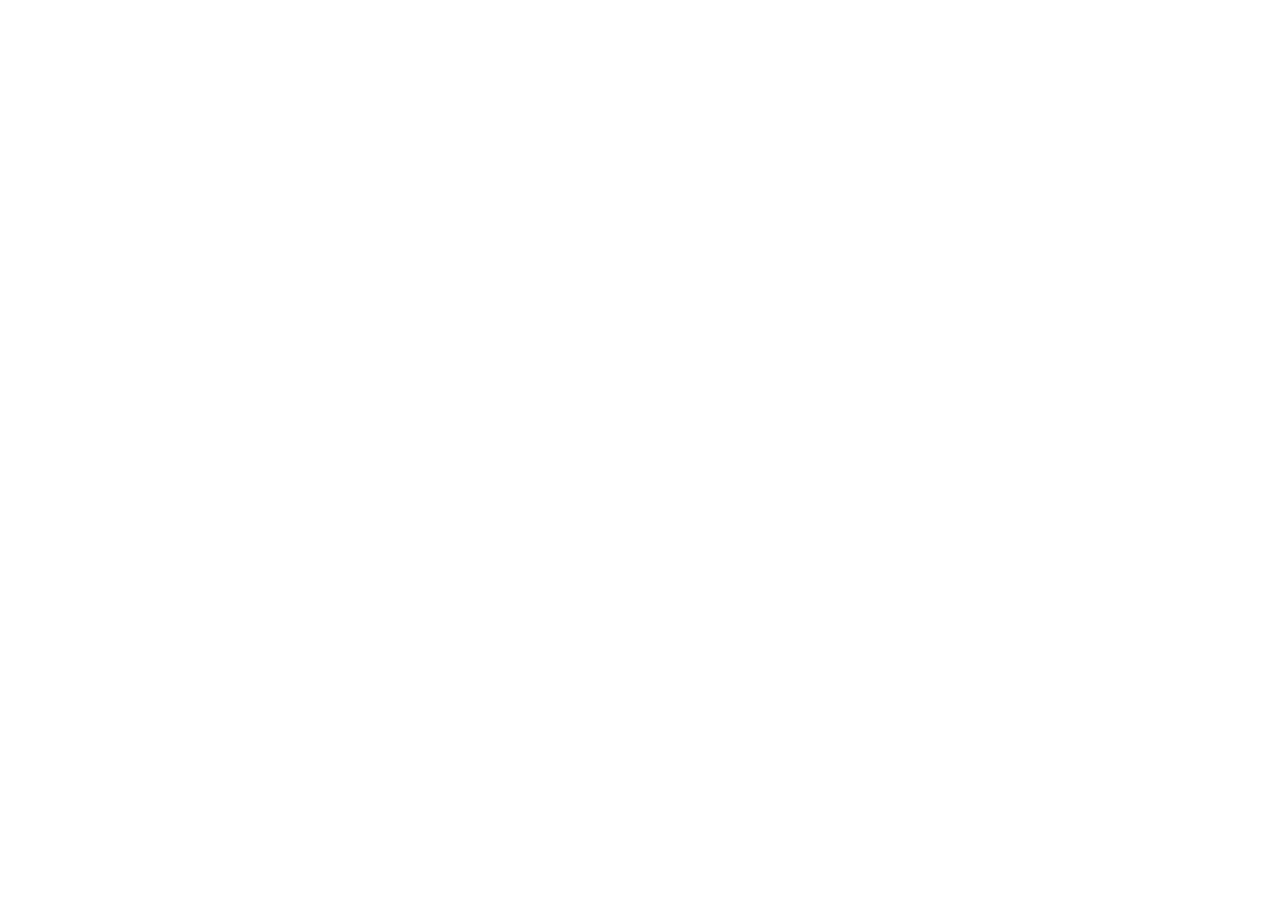
==== index.html @ 327fdc26 "Initial commit — empty index.html Co-Authored-By: Claude Opus 4.6 <noreply@anthropic.com>" ====
<!DOCTYPE html>
<html lang="en">
<head>
    <meta charset="UTF-8">
    <meta name="viewport" content="width=device-width, initial-scale=1.0">
    <title>Valeria Ramb</title>
</head>
<body>

</body>
</html>
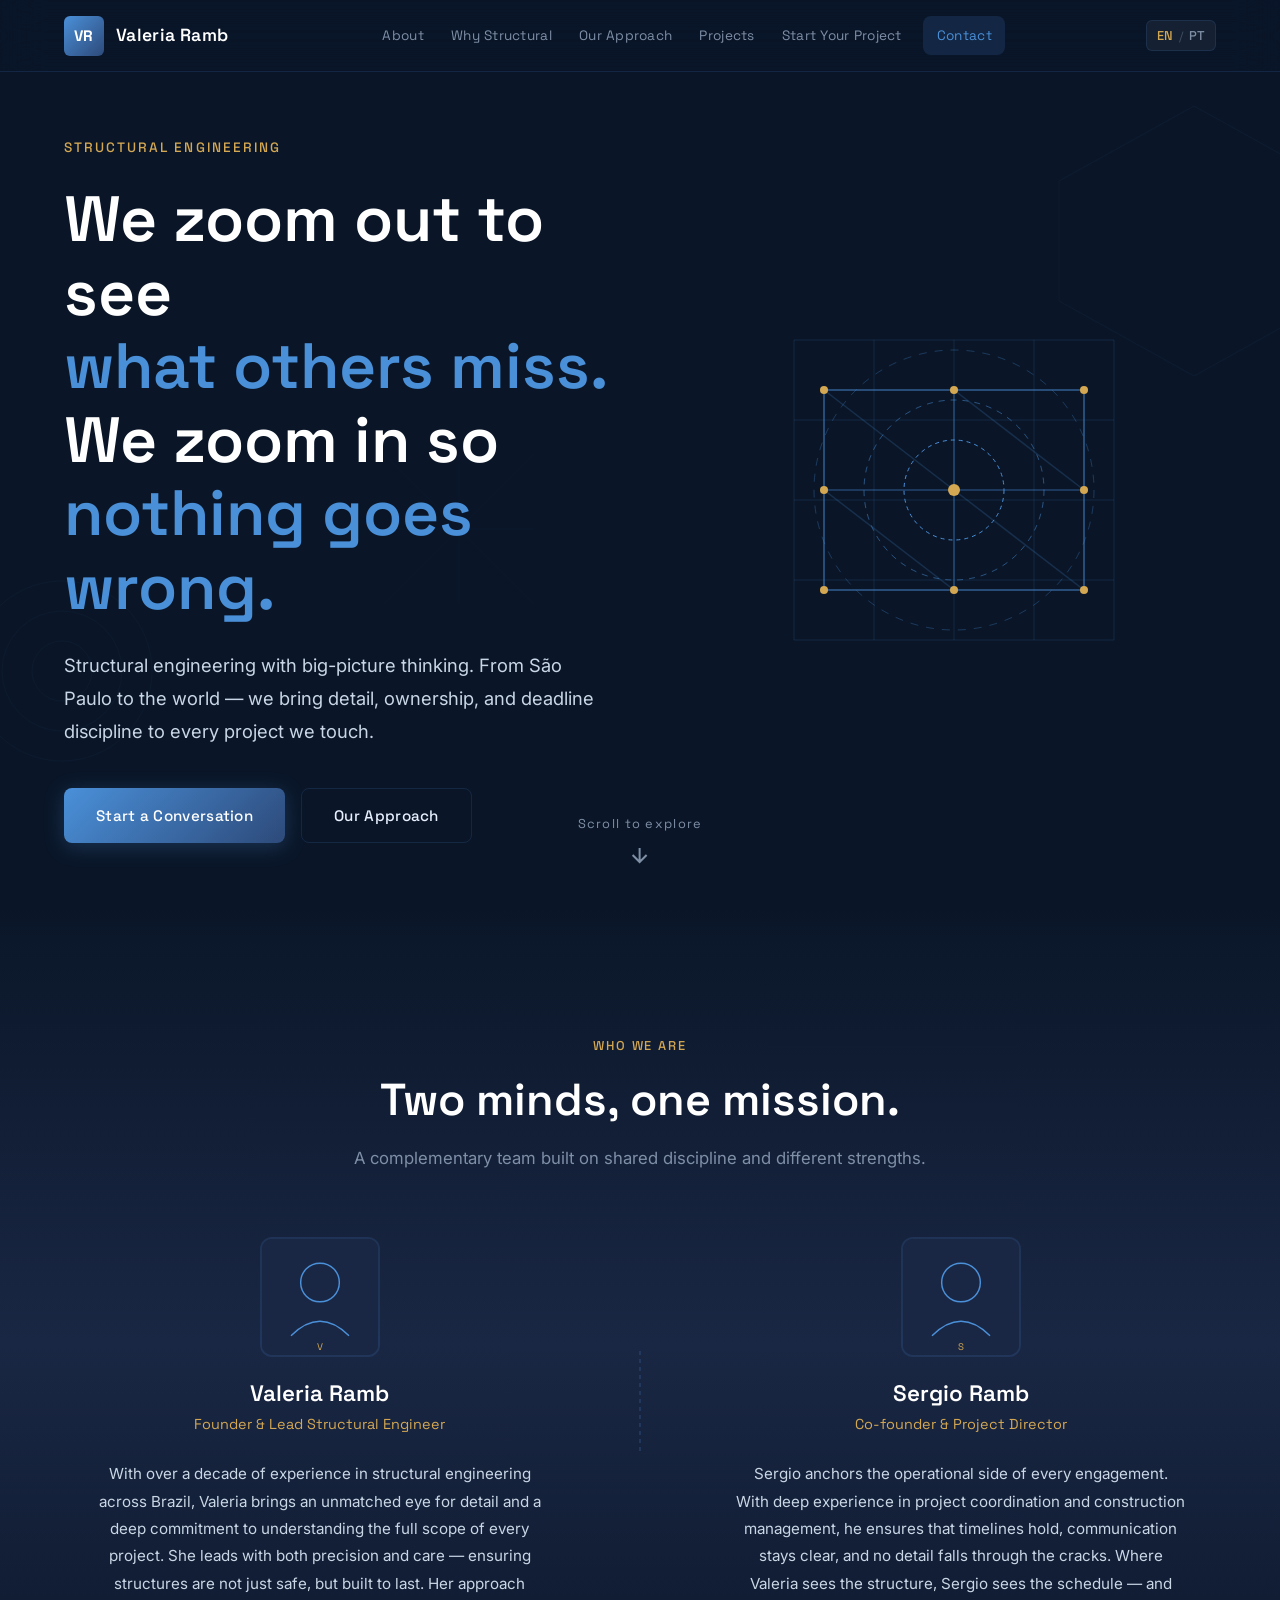
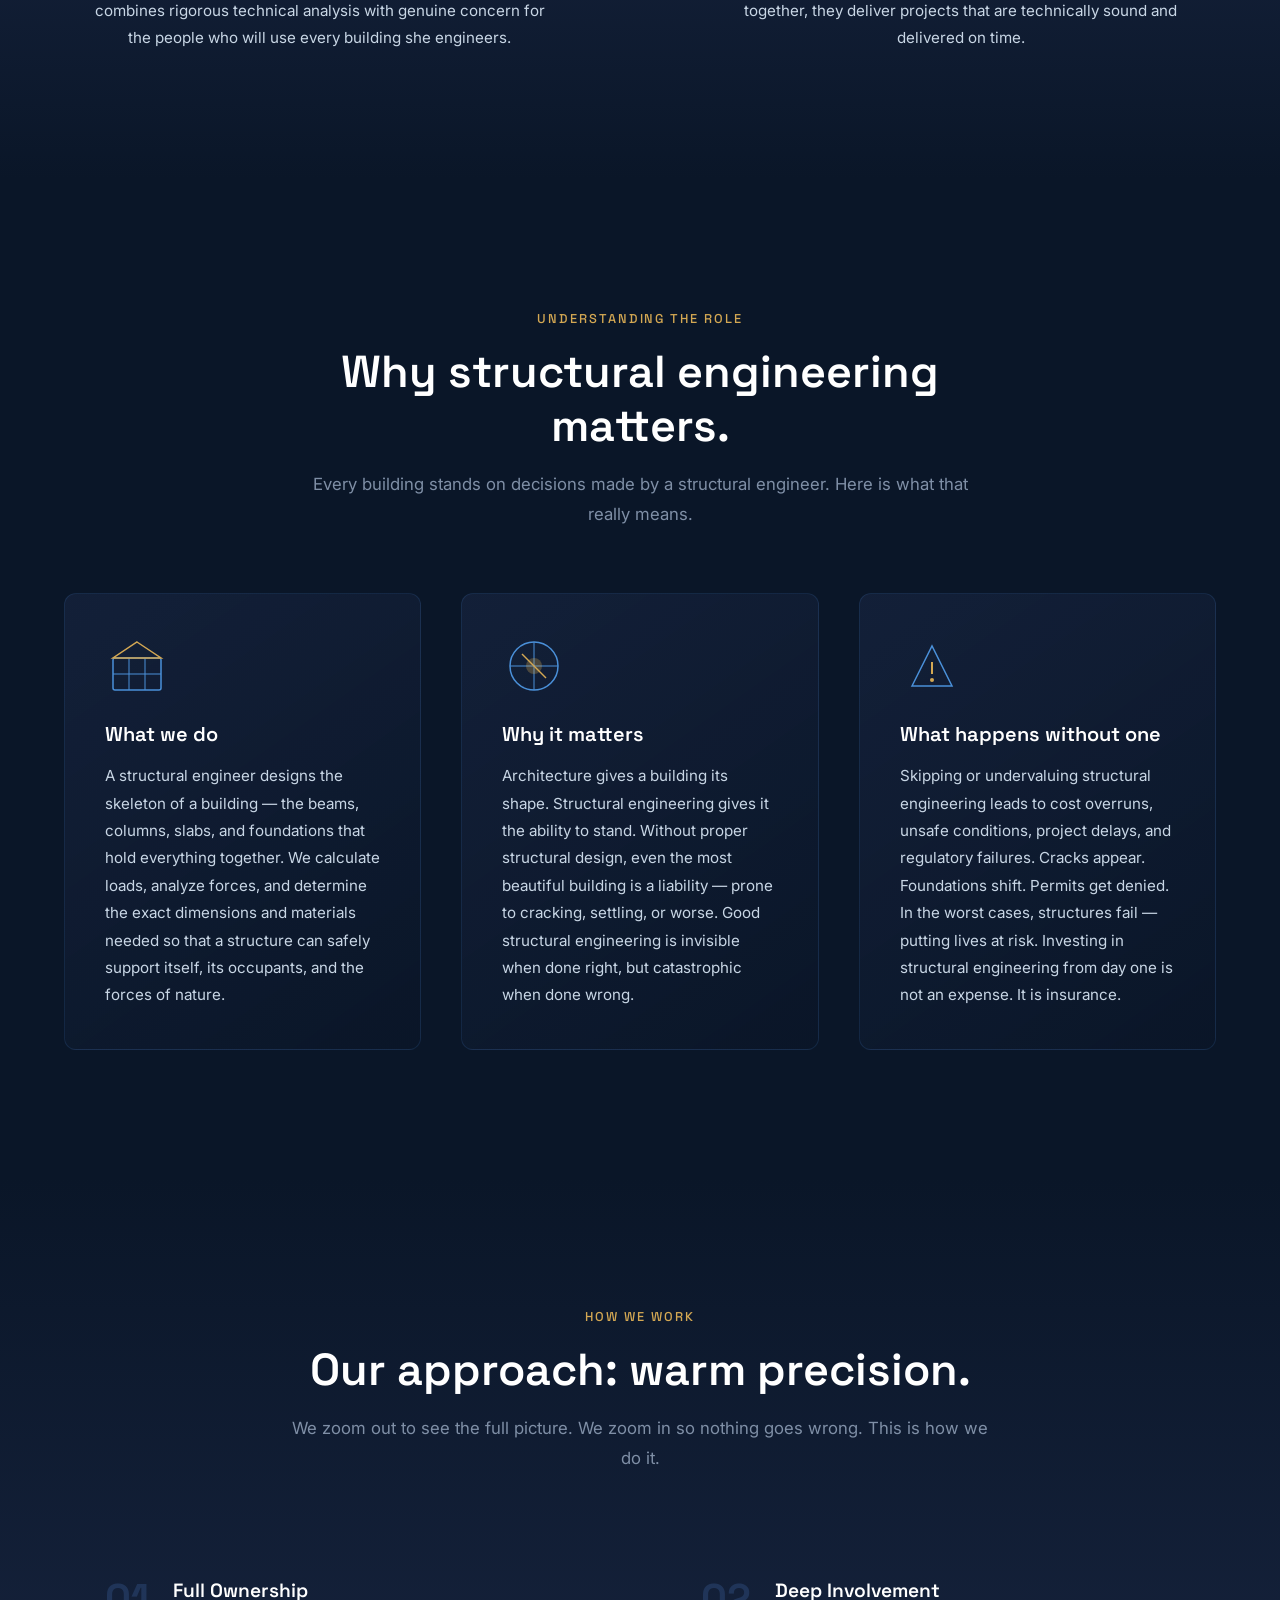
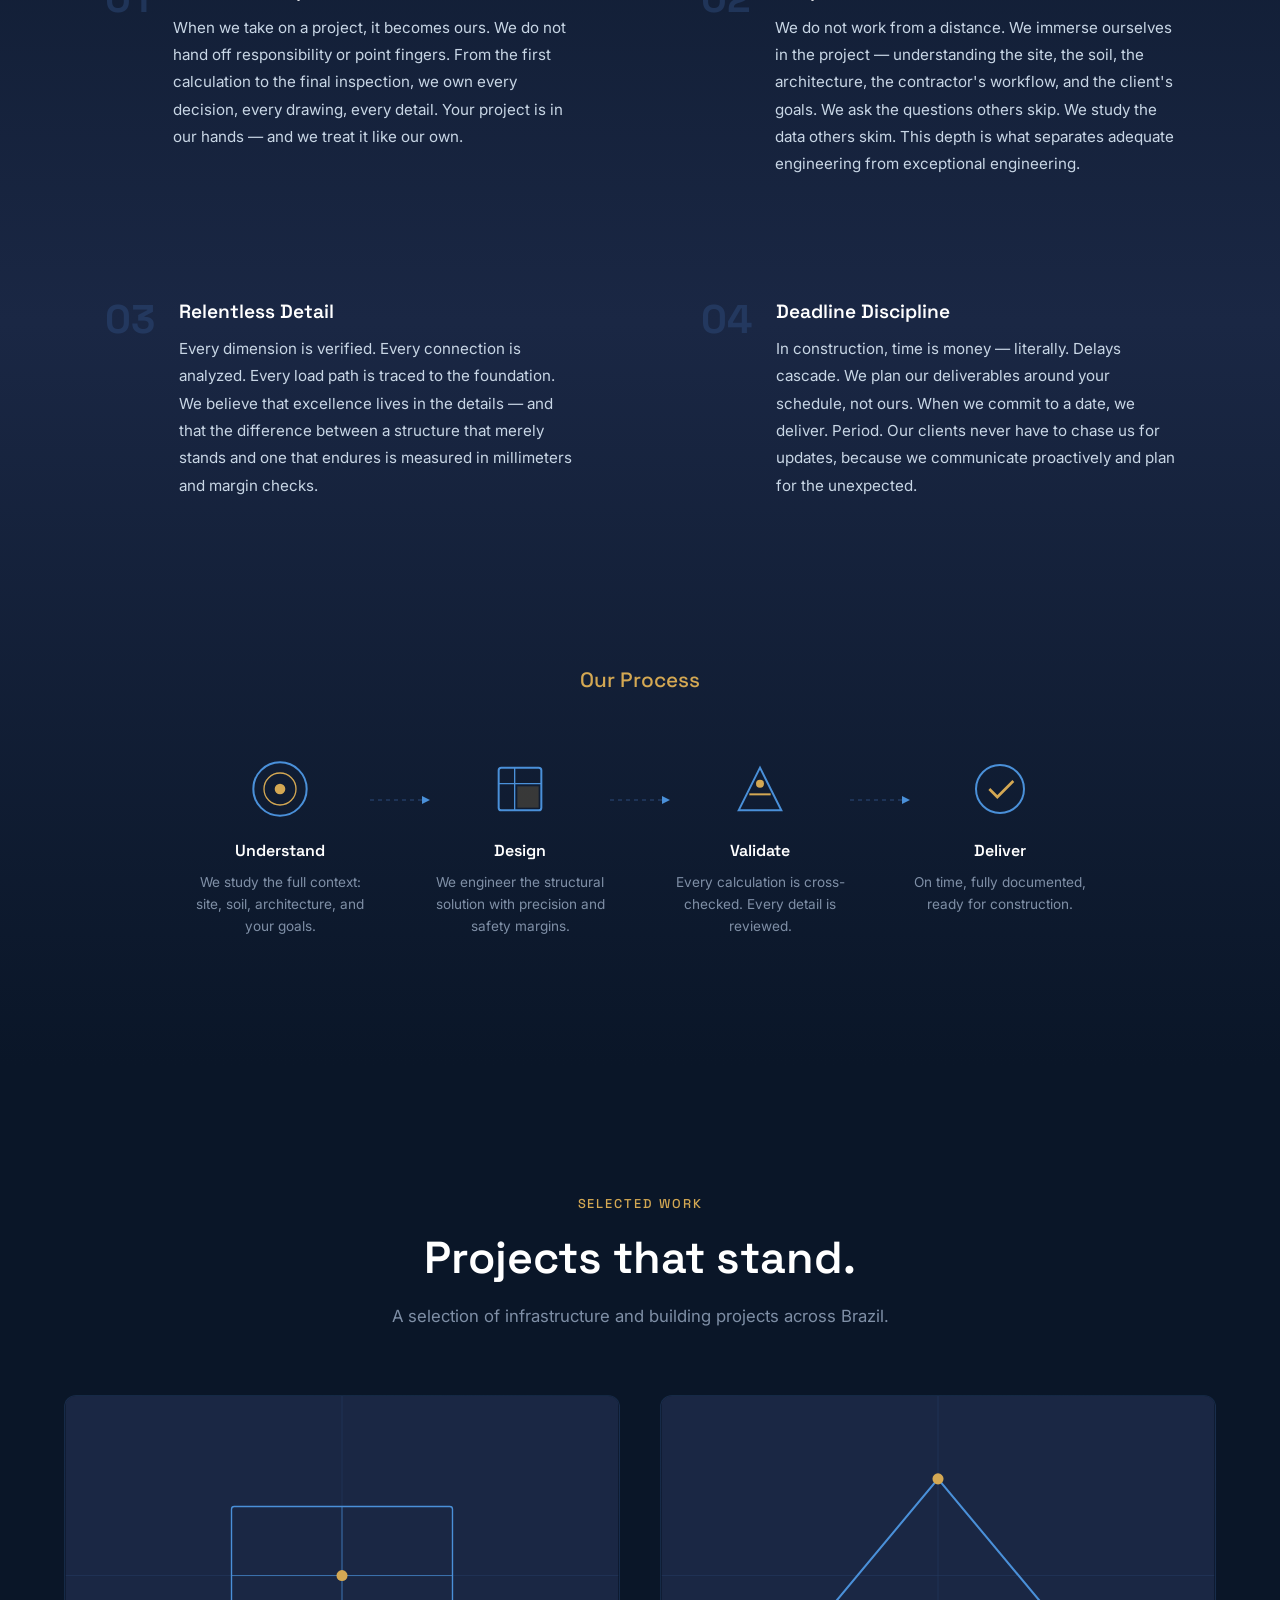
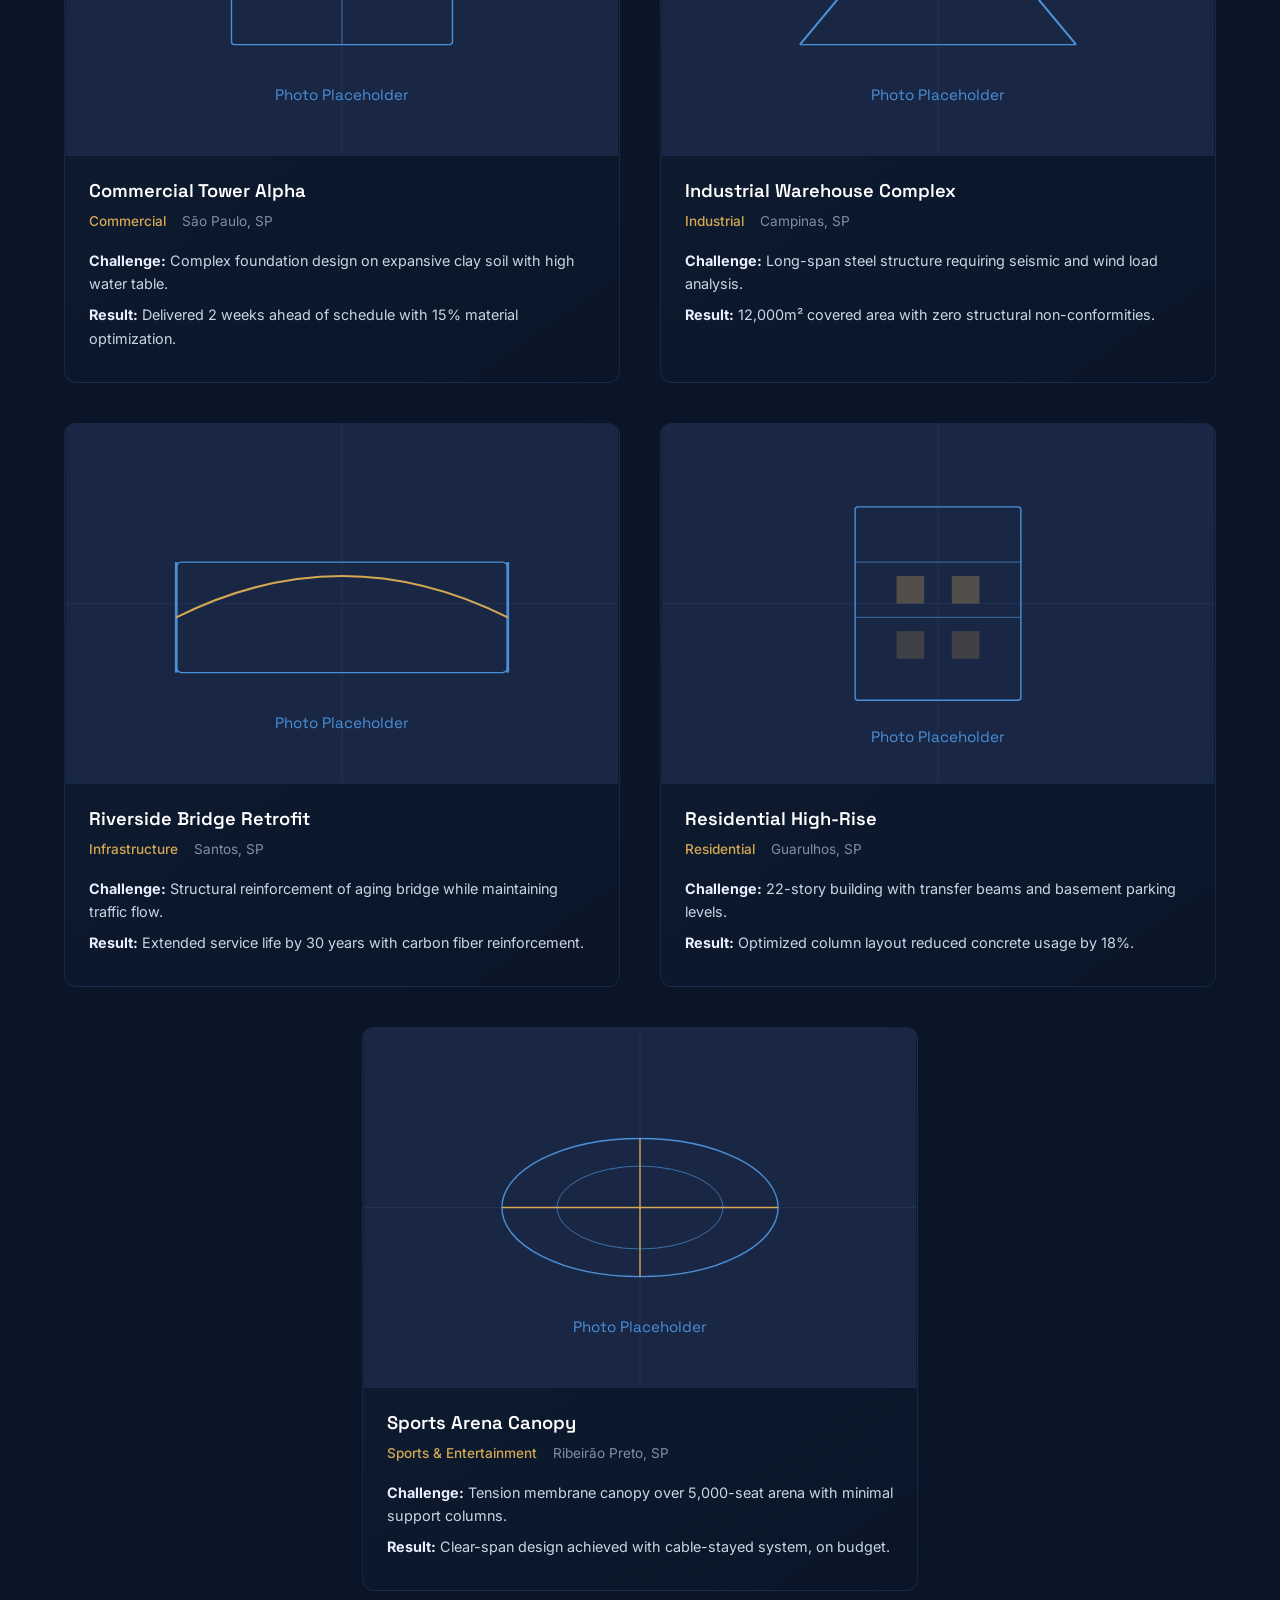
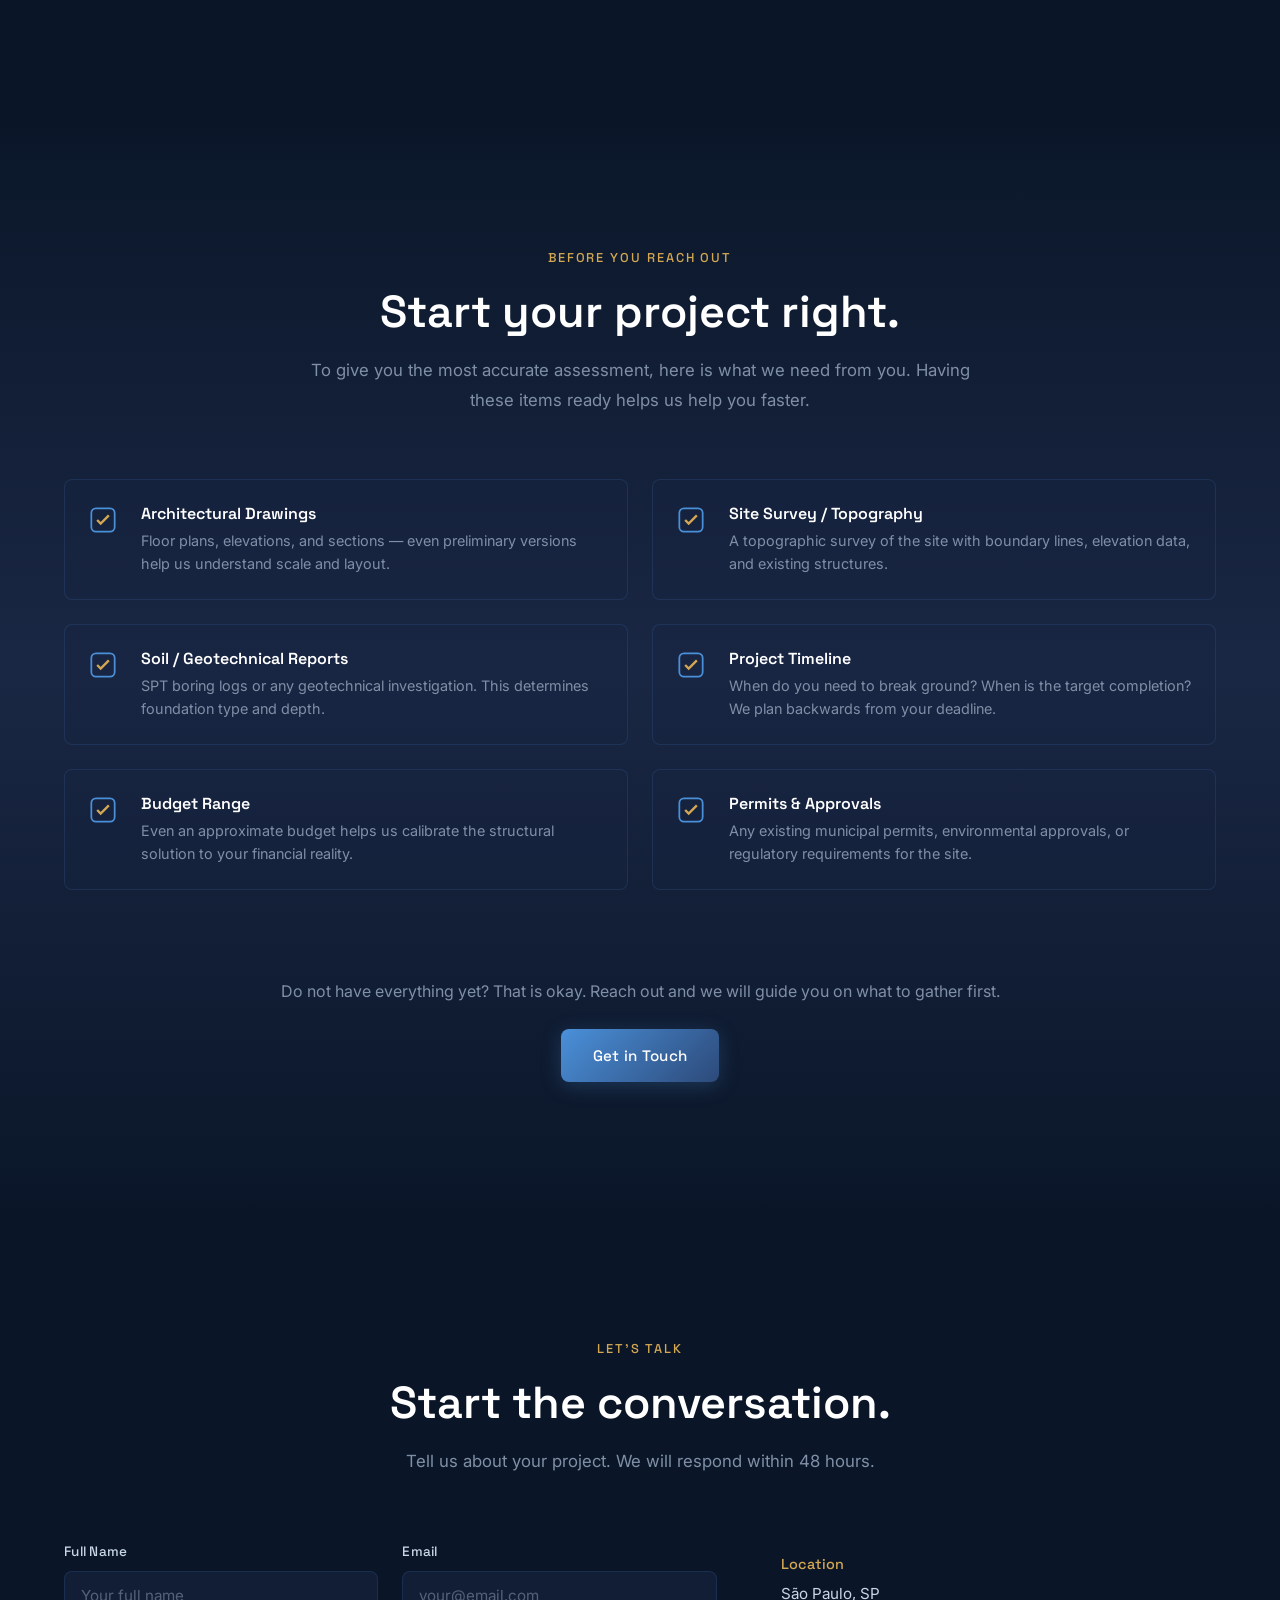
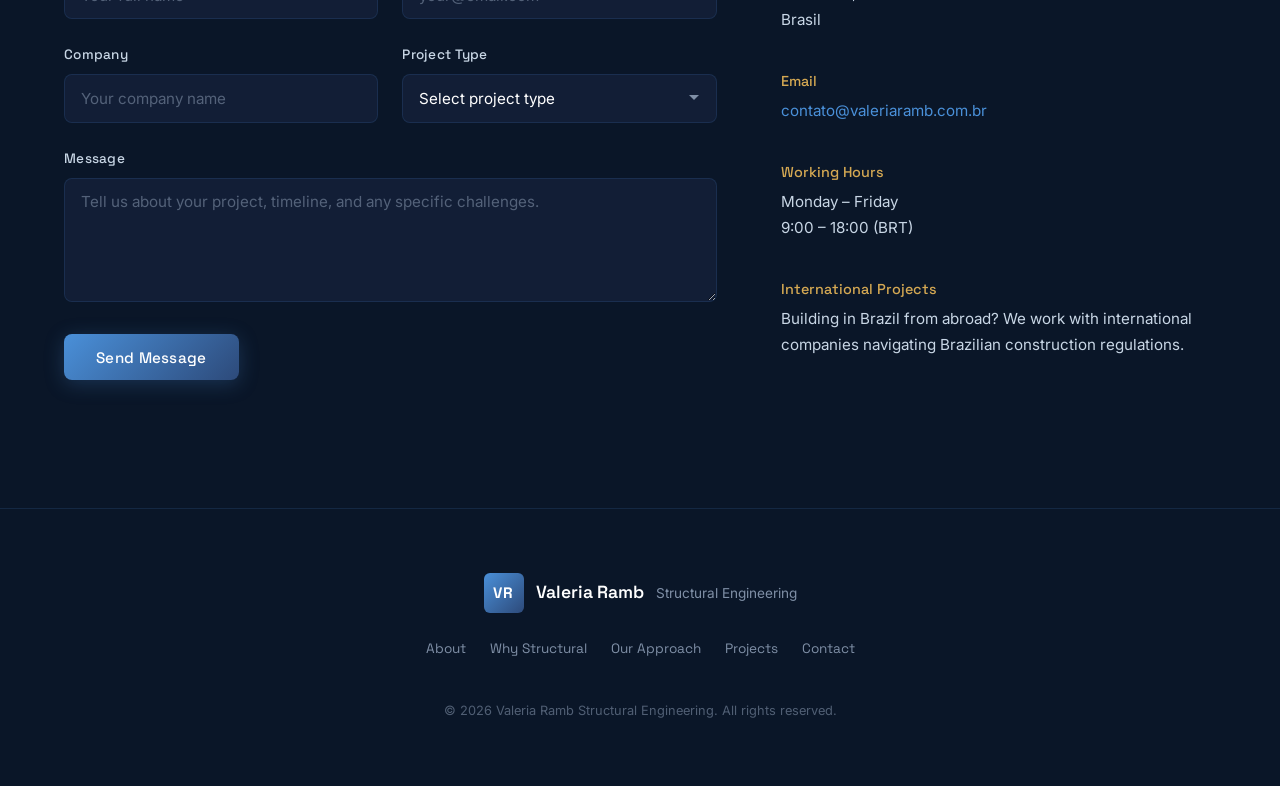
==== commit 60f46e59: "Add complete website — all sections, bilingual, dark blue theme Full single-page site with 7 section" ====
--- a/index.html
+++ b/index.html
@@ -1,11 +1,649 @@
 <!DOCTYPE html>
-<html lang="en">
+<html lang="en" data-lang="en">
 <head>
     <meta charset="UTF-8">
     <meta name="viewport" content="width=device-width, initial-scale=1.0">
-    <title>Valeria Ramb</title>
+    <title>Valeria Ramb — Structural Engineering</title>
+    <meta name="description" content="Valeria Ramb Structural Engineering — Big picture thinking for infrastructure projects in Brazil. We zoom out to see what others miss. We zoom in so nothing goes wrong.">
+    <link rel="preconnect" href="https://fonts.googleapis.com">
+    <link rel="preconnect" href="https://fonts.gstatic.com" crossorigin>
+    <link href="https://fonts.googleapis.com/css2?family=Space+Grotesk:wght@300;400;500;600;700&family=Inter:wght@300;400;500;600&display=swap" rel="stylesheet">
+    <link rel="stylesheet" href="styles.css">
 </head>
 <body>
 
+    <!-- ========== NAVIGATION ========== -->
+    <nav class="nav" id="nav">
+        <div class="nav__container">
+            <a href="#hero" class="nav__logo">
+                <span class="nav__logo-mark">VR</span>
+                <span class="nav__logo-text">Valeria Ramb</span>
+            </a>
+            <button class="nav__toggle" id="navToggle" aria-label="Toggle menu">
+                <span></span>
+                <span></span>
+                <span></span>
+            </button>
+            <div class="nav__menu" id="navMenu">
+                <ul class="nav__list">
+                    <li><a href="#about" class="nav__link" data-en="About" data-pt="Sobre">About</a></li>
+                    <li><a href="#why" class="nav__link" data-en="Why Structural" data-pt="Por Que Estrutural">Why Structural</a></li>
+                    <li><a href="#approach" class="nav__link" data-en="Our Approach" data-pt="Nossa Abordagem">Our Approach</a></li>
+                    <li><a href="#projects" class="nav__link" data-en="Projects" data-pt="Projetos">Projects</a></li>
+                    <li><a href="#checklist" class="nav__link" data-en="Start Your Project" data-pt="Inicie Seu Projeto">Start Your Project</a></li>
+                    <li><a href="#contact" class="nav__link nav__link--cta" data-en="Contact" data-pt="Contato">Contact</a></li>
+                </ul>
+            </div>
+            <button class="nav__lang" id="langToggle" aria-label="Toggle language">
+                <span class="nav__lang-option nav__lang-option--active" data-value="en">EN</span>
+                <span class="nav__lang-divider">/</span>
+                <span class="nav__lang-option" data-value="pt">PT</span>
+            </button>
+        </div>
+    </nav>
+
+    <!-- ========== HERO ========== -->
+    <section class="hero" id="hero">
+        <div class="hero__bg-shapes">
+            <svg class="hero__shape hero__shape--1" viewBox="0 0 200 200" xmlns="http://www.w3.org/2000/svg">
+                <polygon points="100,10 190,60 190,140 100,190 10,140 10,60" fill="none" stroke="currentColor" stroke-width="0.5"/>
+            </svg>
+            <svg class="hero__shape hero__shape--2" viewBox="0 0 100 100" xmlns="http://www.w3.org/2000/svg">
+                <circle cx="50" cy="50" r="45" fill="none" stroke="currentColor" stroke-width="0.3"/>
+                <circle cx="50" cy="50" r="30" fill="none" stroke="currentColor" stroke-width="0.3"/>
+                <circle cx="50" cy="50" r="15" fill="none" stroke="currentColor" stroke-width="0.3"/>
+            </svg>
+            <svg class="hero__shape hero__shape--3" viewBox="0 0 200 200" xmlns="http://www.w3.org/2000/svg">
+                <line x1="0" y1="0" x2="200" y2="200" stroke="currentColor" stroke-width="0.3"/>
+                <line x1="200" y1="0" x2="0" y2="200" stroke="currentColor" stroke-width="0.3"/>
+                <line x1="100" y1="0" x2="100" y2="200" stroke="currentColor" stroke-width="0.3"/>
+                <line x1="0" y1="100" x2="200" y2="100" stroke="currentColor" stroke-width="0.3"/>
+            </svg>
+        </div>
+        <div class="container">
+            <div class="hero__content fade-in">
+                <p class="hero__label" data-en="Structural Engineering" data-pt="Engenharia Estrutural">Structural Engineering</p>
+                <h1 class="hero__title">
+                    <span data-en="We zoom out to see" data-pt="Ampliamos a vis&atilde;o para ver">We zoom out to see</span><br>
+                    <span class="hero__title--accent" data-en="what others miss." data-pt="o que outros n&atilde;o veem.">what others miss.</span><br>
+                    <span data-en="We zoom in so" data-pt="Aproximamos o olhar para que">We zoom in so</span><br>
+                    <span class="hero__title--accent" data-en="nothing goes wrong." data-pt="nada d&ecirc; errado.">nothing goes wrong.</span>
+                </h1>
+                <p class="hero__subtitle" data-en="Structural engineering with big-picture thinking. From S&atilde;o Paulo to the world &mdash; we bring detail, ownership, and deadline discipline to every project we touch." data-pt="Engenharia estrutural com vis&atilde;o ampla. De S&atilde;o Paulo para o mundo &mdash; trazemos detalhamento, responsabilidade e disciplina de prazos a cada projeto.">Structural engineering with big-picture thinking. From S&atilde;o Paulo to the world &mdash; we bring detail, ownership, and deadline discipline to every project we touch.</p>
+                <div class="hero__actions">
+                    <a href="#contact" class="btn btn--primary" data-en="Start a Conversation" data-pt="Inicie uma Conversa">Start a Conversation</a>
+                    <a href="#approach" class="btn btn--outline" data-en="Our Approach" data-pt="Nossa Abordagem">Our Approach</a>
+                </div>
+            </div>
+            <div class="hero__visual fade-in">
+                <svg class="hero__blueprint" viewBox="0 0 400 400" xmlns="http://www.w3.org/2000/svg">
+                    <!-- Structural grid -->
+                    <g class="hero__blueprint-grid" stroke="currentColor" stroke-width="0.5" opacity="0.3">
+                        <line x1="50" y1="50" x2="50" y2="350"/>
+                        <line x1="130" y1="50" x2="130" y2="350"/>
+                        <line x1="210" y1="50" x2="210" y2="350"/>
+                        <line x1="290" y1="50" x2="290" y2="350"/>
+                        <line x1="370" y1="50" x2="370" y2="350"/>
+                        <line x1="50" y1="50" x2="370" y2="50"/>
+                        <line x1="50" y1="130" x2="370" y2="130"/>
+                        <line x1="50" y1="210" x2="370" y2="210"/>
+                        <line x1="50" y1="290" x2="370" y2="290"/>
+                        <line x1="50" y1="350" x2="370" y2="350"/>
+                    </g>
+                    <!-- Beam structure -->
+                    <g stroke="currentColor" stroke-width="1.5" fill="none">
+                        <rect x="80" y="100" width="260" height="200" rx="2" opacity="0.6"/>
+                        <line x1="80" y1="200" x2="340" y2="200" opacity="0.4"/>
+                        <line x1="210" y1="100" x2="210" y2="300" opacity="0.4"/>
+                        <!-- Diagonal bracing -->
+                        <line x1="80" y1="100" x2="210" y2="200" opacity="0.2"/>
+                        <line x1="210" y1="100" x2="340" y2="200" opacity="0.2"/>
+                        <line x1="80" y1="200" x2="210" y2="300" opacity="0.2"/>
+                        <line x1="210" y1="200" x2="340" y2="300" opacity="0.2"/>
+                    </g>
+                    <!-- Accent nodes -->
+                    <g fill="#d4a853">
+                        <circle cx="80" cy="100" r="4"/>
+                        <circle cx="210" cy="100" r="4"/>
+                        <circle cx="340" cy="100" r="4"/>
+                        <circle cx="80" cy="200" r="4"/>
+                        <circle cx="210" cy="200" r="6"/>
+                        <circle cx="340" cy="200" r="4"/>
+                        <circle cx="80" cy="300" r="4"/>
+                        <circle cx="210" cy="300" r="4"/>
+                        <circle cx="340" cy="300" r="4"/>
+                    </g>
+                    <!-- Zoom rings -->
+                    <circle cx="210" cy="200" r="50" fill="none" stroke="#4a90d9" stroke-width="1" stroke-dasharray="4 4" class="hero__zoom-ring hero__zoom-ring--1"/>
+                    <circle cx="210" cy="200" r="90" fill="none" stroke="#4a90d9" stroke-width="0.5" stroke-dasharray="6 6" class="hero__zoom-ring hero__zoom-ring--2"/>
+                    <circle cx="210" cy="200" r="140" fill="none" stroke="#4a90d9" stroke-width="0.3" stroke-dasharray="8 8" class="hero__zoom-ring hero__zoom-ring--3"/>
+                </svg>
+            </div>
+        </div>
+        <div class="hero__scroll-indicator">
+            <span data-en="Scroll to explore" data-pt="Role para explorar">Scroll to explore</span>
+            <svg width="24" height="24" viewBox="0 0 24 24" fill="none" stroke="currentColor" stroke-width="2">
+                <path d="M12 5v14M5 12l7 7 7-7"/>
+            </svg>
+        </div>
+    </section>
+
+    <!-- ========== ABOUT ========== -->
+    <section class="section about" id="about">
+        <div class="container">
+            <div class="section__header fade-in">
+                <p class="section__label" data-en="Who We Are" data-pt="Quem Somos">Who We Are</p>
+                <h2 class="section__title" data-en="Two minds, one mission." data-pt="Duas mentes, uma miss&atilde;o.">Two minds, one mission.</h2>
+                <p class="section__subtitle" data-en="A complementary team built on shared discipline and different strengths." data-pt="Uma equipe complementar constru&iacute;da sobre disciplina compartilhada e for&ccedil;as diferentes.">A complementary team built on shared discipline and different strengths.</p>
+            </div>
+            <div class="about__team">
+                <div class="about__member fade-in">
+                    <div class="about__avatar">
+                        <svg viewBox="0 0 120 120" xmlns="http://www.w3.org/2000/svg">
+                            <rect width="120" height="120" rx="8" fill="#1a2744"/>
+                            <circle cx="60" cy="45" r="20" fill="none" stroke="#4a90d9" stroke-width="1.5"/>
+                            <path d="M30 100 Q60 70 90 100" fill="none" stroke="#4a90d9" stroke-width="1.5"/>
+                            <text x="60" y="115" text-anchor="middle" fill="#d4a853" font-size="10" font-family="Space Grotesk">V</text>
+                        </svg>
+                    </div>
+                    <h3 class="about__name">Valeria Ramb</h3>
+                    <p class="about__role" data-en="Founder &amp; Lead Structural Engineer" data-pt="Fundadora &amp; Engenheira Estrutural L&iacute;der">Founder &amp; Lead Structural Engineer</p>
+                    <p class="about__bio" data-en="With over a decade of experience in structural engineering across Brazil, Valeria brings an unmatched eye for detail and a deep commitment to understanding the full scope of every project. She leads with both precision and care &mdash; ensuring structures are not just safe, but built to last. Her approach combines rigorous technical analysis with genuine concern for the people who will use every building she engineers." data-pt="Com mais de uma d&eacute;cada de experi&ecirc;ncia em engenharia estrutural no Brasil, Valeria traz um olhar incompar&aacute;vel para detalhes e um compromisso profundo com a compreens&atilde;o completa de cada projeto. Ela lidera com precis&atilde;o e cuidado &mdash; garantindo que estruturas n&atilde;o sejam apenas seguras, mas constru&iacute;das para durar. Sua abordagem combina an&aacute;lise t&eacute;cnica rigorosa com genui&iacute;na preocupa&ccedil;&atilde;o pelas pessoas que usar&atilde;o cada edif&iacute;cio que ela projeta.">With over a decade of experience in structural engineering across Brazil, Valeria brings an unmatched eye for detail and a deep commitment to understanding the full scope of every project. She leads with both precision and care &mdash; ensuring structures are not just safe, but built to last. Her approach combines rigorous technical analysis with genuine concern for the people who will use every building she engineers.</p>
+                </div>
+                <div class="about__divider">
+                    <svg viewBox="0 0 2 100" xmlns="http://www.w3.org/2000/svg">
+                        <line x1="1" y1="0" x2="1" y2="100" stroke="#2d4a7a" stroke-width="1" stroke-dasharray="4 4"/>
+                    </svg>
+                </div>
+                <div class="about__member fade-in">
+                    <div class="about__avatar">
+                        <svg viewBox="0 0 120 120" xmlns="http://www.w3.org/2000/svg">
+                            <rect width="120" height="120" rx="8" fill="#1a2744"/>
+                            <circle cx="60" cy="45" r="20" fill="none" stroke="#4a90d9" stroke-width="1.5"/>
+                            <path d="M30 100 Q60 70 90 100" fill="none" stroke="#4a90d9" stroke-width="1.5"/>
+                            <text x="60" y="115" text-anchor="middle" fill="#d4a853" font-size="10" font-family="Space Grotesk">S</text>
+                        </svg>
+                    </div>
+                    <h3 class="about__name">Sergio Ramb</h3>
+                    <p class="about__role" data-en="Co-founder &amp; Project Director" data-pt="Cofundador &amp; Diretor de Projetos">Co-founder &amp; Project Director</p>
+                    <p class="about__bio" data-en="Sergio anchors the operational side of every engagement. With deep experience in project coordination and construction management, he ensures that timelines hold, communication stays clear, and no detail falls through the cracks. Where Valeria sees the structure, Sergio sees the schedule &mdash; and together, they deliver projects that are technically sound and delivered on time." data-pt="Sergio ancora o lado operacional de cada projeto. Com profunda experi&ecirc;ncia em coordena&ccedil;&atilde;o de projetos e gest&atilde;o de obras, ele garante que cronogramas sejam cumpridos, a comunica&ccedil;&atilde;o permane&ccedil;a clara e nenhum detalhe passe despercebido. Onde Valeria v&ecirc; a estrutura, Sergio v&ecirc; o cronograma &mdash; e juntos, entregam projetos tecnicamente s&oacute;lidos e dentro do prazo.">Sergio anchors the operational side of every engagement. With deep experience in project coordination and construction management, he ensures that timelines hold, communication stays clear, and no detail falls through the cracks. Where Valeria sees the structure, Sergio sees the schedule &mdash; and together, they deliver projects that are technically sound and delivered on time.</p>
+                </div>
+            </div>
+        </div>
+    </section>
+
+    <!-- ========== WHY STRUCTURAL ========== -->
+    <section class="section why" id="why">
+        <div class="container">
+            <div class="section__header fade-in">
+                <p class="section__label" data-en="Understanding the Role" data-pt="Entendendo o Papel">Understanding the Role</p>
+                <h2 class="section__title" data-en="Why structural engineering matters." data-pt="Por que engenharia estrutural importa.">Why structural engineering matters.</h2>
+                <p class="section__subtitle" data-en="Every building stands on decisions made by a structural engineer. Here is what that really means." data-pt="Todo edif&iacute;cio se sustenta em decis&otilde;es feitas por um engenheiro estrutural. Veja o que isso realmente significa.">Every building stands on decisions made by a structural engineer. Here is what that really means.</p>
+            </div>
+            <div class="why__grid">
+                <div class="why__card fade-in">
+                    <div class="why__icon">
+                        <svg viewBox="0 0 64 64" xmlns="http://www.w3.org/2000/svg">
+                            <rect x="8" y="24" width="48" height="32" rx="2" fill="none" stroke="currentColor" stroke-width="1.5"/>
+                            <line x1="8" y1="40" x2="56" y2="40" stroke="currentColor" stroke-width="1"/>
+                            <line x1="24" y1="24" x2="24" y2="56" stroke="currentColor" stroke-width="1"/>
+                            <line x1="40" y1="24" x2="40" y2="56" stroke="currentColor" stroke-width="1"/>
+                            <polygon points="32,8 56,24 8,24" fill="none" stroke="#d4a853" stroke-width="1.5"/>
+                        </svg>
+                    </div>
+                    <h3 class="why__card-title" data-en="What we do" data-pt="O que fazemos">What we do</h3>
+                    <p class="why__card-text" data-en="A structural engineer designs the skeleton of a building &mdash; the beams, columns, slabs, and foundations that hold everything together. We calculate loads, analyze forces, and determine the exact dimensions and materials needed so that a structure can safely support itself, its occupants, and the forces of nature." data-pt="Um engenheiro estrutural projeta o esqueleto de um edif&iacute;cio &mdash; as vigas, pilares, lajes e funda&ccedil;&otilde;es que mant&ecirc;m tudo unido. Calculamos cargas, analisamos for&ccedil;as e determinamos as dimens&otilde;es e materiais exatos para que uma estrutura possa suportar com seguran&ccedil;a a si mesma, seus ocupantes e as for&ccedil;as da natureza.">A structural engineer designs the skeleton of a building &mdash; the beams, columns, slabs, and foundations that hold everything together. We calculate loads, analyze forces, and determine the exact dimensions and materials needed so that a structure can safely support itself, its occupants, and the forces of nature.</p>
+                </div>
+                <div class="why__card fade-in">
+                    <div class="why__icon">
+                        <svg viewBox="0 0 64 64" xmlns="http://www.w3.org/2000/svg">
+                            <circle cx="32" cy="32" r="24" fill="none" stroke="currentColor" stroke-width="1.5"/>
+                            <path d="M32 8 L32 56" stroke="currentColor" stroke-width="1"/>
+                            <path d="M8 32 L56 32" stroke="currentColor" stroke-width="1"/>
+                            <circle cx="32" cy="32" r="8" fill="#d4a853" opacity="0.3"/>
+                            <path d="M20 20 L44 44" stroke="#d4a853" stroke-width="1.5"/>
+                        </svg>
+                    </div>
+                    <h3 class="why__card-title" data-en="Why it matters" data-pt="Por que importa">Why it matters</h3>
+                    <p class="why__card-text" data-en="Architecture gives a building its shape. Structural engineering gives it the ability to stand. Without proper structural design, even the most beautiful building is a liability &mdash; prone to cracking, settling, or worse. Good structural engineering is invisible when done right, but catastrophic when done wrong." data-pt="A arquitetura d&aacute; forma ao edif&iacute;cio. A engenharia estrutural d&aacute; a ele a capacidade de ficar de p&eacute;. Sem projeto estrutural adequado, mesmo o edif&iacute;cio mais bonito &eacute; um risco &mdash; sujeito a fissuras, recalques ou pior. Boa engenharia estrutural &eacute; invis&iacute;vel quando feita corretamente, mas catastr&oacute;fica quando feita errado.">Architecture gives a building its shape. Structural engineering gives it the ability to stand. Without proper structural design, even the most beautiful building is a liability &mdash; prone to cracking, settling, or worse. Good structural engineering is invisible when done right, but catastrophic when done wrong.</p>
+                </div>
+                <div class="why__card fade-in">
+                    <div class="why__icon">
+                        <svg viewBox="0 0 64 64" xmlns="http://www.w3.org/2000/svg">
+                            <path d="M12 52 L32 12 L52 52 Z" fill="none" stroke="currentColor" stroke-width="1.5"/>
+                            <line x1="32" y1="28" x2="32" y2="40" stroke="#d4a853" stroke-width="2"/>
+                            <circle cx="32" cy="46" r="2" fill="#d4a853"/>
+                        </svg>
+                    </div>
+                    <h3 class="why__card-title" data-en="What happens without one" data-pt="O que acontece sem um">What happens without one</h3>
+                    <p class="why__card-text" data-en="Skipping or undervaluing structural engineering leads to cost overruns, unsafe conditions, project delays, and regulatory failures. Cracks appear. Foundations shift. Permits get denied. In the worst cases, structures fail &mdash; putting lives at risk. Investing in structural engineering from day one is not an expense. It is insurance." data-pt="Ignorar ou subestimar a engenharia estrutural leva a estouros de or&ccedil;amento, condi&ccedil;&otilde;es inseguras, atrasos e falhas regulat&oacute;rias. Trincas aparecem. Funda&ccedil;&otilde;es cedem. Alvar&aacute;s s&atilde;o negados. Nos piores casos, estruturas falham &mdash; colocando vidas em risco. Investir em engenharia estrutural desde o primeiro dia n&atilde;o &eacute; um gasto. &Eacute; um seguro.">Skipping or undervaluing structural engineering leads to cost overruns, unsafe conditions, project delays, and regulatory failures. Cracks appear. Foundations shift. Permits get denied. In the worst cases, structures fail &mdash; putting lives at risk. Investing in structural engineering from day one is not an expense. It is insurance.</p>
+                </div>
+            </div>
+        </div>
+    </section>
+
+    <!-- ========== OUR APPROACH ========== -->
+    <section class="section approach" id="approach">
+        <div class="container">
+            <div class="section__header fade-in">
+                <p class="section__label" data-en="How We Work" data-pt="Como Trabalhamos">How We Work</p>
+                <h2 class="section__title" data-en="Our approach: warm precision." data-pt="Nossa abordagem: precis&atilde;o com calor humano.">Our approach: warm precision.</h2>
+                <p class="section__subtitle" data-en="We zoom out to see the full picture. We zoom in so nothing goes wrong. This is how we do it." data-pt="Ampliamos a vis&atilde;o para ver o quadro completo. Aproximamos o olhar para que nada d&ecirc; errado. &Eacute; assim que fazemos.">We zoom out to see the full picture. We zoom in so nothing goes wrong. This is how we do it.</p>
+            </div>
+            <div class="approach__values">
+                <div class="approach__value fade-in">
+                    <div class="approach__number">01</div>
+                    <div class="approach__content">
+                        <h3 class="approach__value-title" data-en="Full Ownership" data-pt="Responsabilidade Total">Full Ownership</h3>
+                        <p class="approach__value-text" data-en="When we take on a project, it becomes ours. We do not hand off responsibility or point fingers. From the first calculation to the final inspection, we own every decision, every drawing, every detail. Your project is in our hands &mdash; and we treat it like our own." data-pt="Quando assumimos um projeto, ele se torna nosso. N&atilde;o transferimos responsabilidade nem apontamos culpados. Do primeiro c&aacute;lculo &agrave; inspe&ccedil;&atilde;o final, assumimos cada decis&atilde;o, cada desenho, cada detalhe. Seu projeto est&aacute; em nossas m&atilde;os &mdash; e o tratamos como nosso.">When we take on a project, it becomes ours. We do not hand off responsibility or point fingers. From the first calculation to the final inspection, we own every decision, every drawing, every detail. Your project is in our hands &mdash; and we treat it like our own.</p>
+                    </div>
+                </div>
+                <div class="approach__value fade-in">
+                    <div class="approach__number">02</div>
+                    <div class="approach__content">
+                        <h3 class="approach__value-title" data-en="Deep Involvement" data-pt="Envolvimento Profundo">Deep Involvement</h3>
+                        <p class="approach__value-text" data-en="We do not work from a distance. We immerse ourselves in the project &mdash; understanding the site, the soil, the architecture, the contractor's workflow, and the client's goals. We ask the questions others skip. We study the data others skim. This depth is what separates adequate engineering from exceptional engineering." data-pt="N&atilde;o trabalhamos &agrave; dist&acirc;ncia. Nos imersos no projeto &mdash; entendendo o terreno, o solo, a arquitetura, o fluxo de trabalho do construtor e os objetivos do cliente. Fazemos as perguntas que outros pulam. Estudamos os dados que outros apenas folheiam. Essa profundidade &eacute; o que separa engenharia adequada de engenharia excepcional.">We do not work from a distance. We immerse ourselves in the project &mdash; understanding the site, the soil, the architecture, the contractor's workflow, and the client's goals. We ask the questions others skip. We study the data others skim. This depth is what separates adequate engineering from exceptional engineering.</p>
+                    </div>
+                </div>
+                <div class="approach__value fade-in">
+                    <div class="approach__number">03</div>
+                    <div class="approach__content">
+                        <h3 class="approach__value-title" data-en="Relentless Detail" data-pt="Detalhamento Incans&aacute;vel">Relentless Detail</h3>
+                        <p class="approach__value-text" data-en="Every dimension is verified. Every connection is analyzed. Every load path is traced to the foundation. We believe that excellence lives in the details &mdash; and that the difference between a structure that merely stands and one that endures is measured in millimeters and margin checks." data-pt="Cada dimens&atilde;o &eacute; verificada. Cada conex&atilde;o &eacute; analisada. Cada caminho de carga &eacute; tra&ccedil;ado at&eacute; a funda&ccedil;&atilde;o. Acreditamos que a excel&ecirc;ncia vive nos detalhes &mdash; e que a diferen&ccedil;a entre uma estrutura que apenas fica de p&eacute; e uma que perdura se mede em mil&iacute;metros e verifica&ccedil;&otilde;es de margem.">Every dimension is verified. Every connection is analyzed. Every load path is traced to the foundation. We believe that excellence lives in the details &mdash; and that the difference between a structure that merely stands and one that endures is measured in millimeters and margin checks.</p>
+                    </div>
+                </div>
+                <div class="approach__value fade-in">
+                    <div class="approach__number">04</div>
+                    <div class="approach__content">
+                        <h3 class="approach__value-title" data-en="Deadline Discipline" data-pt="Disciplina de Prazos">Deadline Discipline</h3>
+                        <p class="approach__value-text" data-en="In construction, time is money &mdash; literally. Delays cascade. We plan our deliverables around your schedule, not ours. When we commit to a date, we deliver. Period. Our clients never have to chase us for updates, because we communicate proactively and plan for the unexpected." data-pt="Na constru&ccedil;&atilde;o, tempo &eacute; dinheiro &mdash; literalmente. Atrasos se acumulam. Planejamos nossas entregas em torno do seu cronograma, n&atilde;o do nosso. Quando nos comprometemos com uma data, entregamos. Ponto. Nossos clientes nunca precisam nos cobrar por atualiza&ccedil;&otilde;es, porque nos comunicamos proativamente e planejamos para o inesperado.">In construction, time is money &mdash; literally. Delays cascade. We plan our deliverables around your schedule, not ours. When we commit to a date, we deliver. Period. Our clients never have to chase us for updates, because we communicate proactively and plan for the unexpected.</p>
+                    </div>
+                </div>
+            </div>
+
+            <!-- Process visual -->
+            <div class="approach__process fade-in">
+                <h3 class="approach__process-title" data-en="Our Process" data-pt="Nosso Processo">Our Process</h3>
+                <div class="approach__steps">
+                    <div class="approach__step">
+                        <div class="approach__step-icon">
+                            <svg viewBox="0 0 48 48" xmlns="http://www.w3.org/2000/svg">
+                                <circle cx="24" cy="24" r="20" fill="none" stroke="#4a90d9" stroke-width="1.5"/>
+                                <circle cx="24" cy="24" r="12" fill="none" stroke="#d4a853" stroke-width="1"/>
+                                <circle cx="24" cy="24" r="4" fill="#d4a853"/>
+                            </svg>
+                        </div>
+                        <p class="approach__step-label" data-en="Understand" data-pt="Entender">Understand</p>
+                        <p class="approach__step-desc" data-en="We study the full context: site, soil, architecture, and your goals." data-pt="Estudamos o contexto completo: terreno, solo, arquitetura e seus objetivos.">We study the full context: site, soil, architecture, and your goals.</p>
+                    </div>
+                    <div class="approach__step-connector">
+                        <svg viewBox="0 0 60 8" xmlns="http://www.w3.org/2000/svg">
+                            <line x1="0" y1="4" x2="52" y2="4" stroke="#2d4a7a" stroke-width="1" stroke-dasharray="4 4"/>
+                            <polygon points="52,0 60,4 52,8" fill="#4a90d9"/>
+                        </svg>
+                    </div>
+                    <div class="approach__step">
+                        <div class="approach__step-icon">
+                            <svg viewBox="0 0 48 48" xmlns="http://www.w3.org/2000/svg">
+                                <rect x="8" y="8" width="32" height="32" rx="2" fill="none" stroke="#4a90d9" stroke-width="1.5"/>
+                                <line x1="8" y1="20" x2="40" y2="20" stroke="#4a90d9" stroke-width="1"/>
+                                <line x1="20" y1="8" x2="20" y2="40" stroke="#4a90d9" stroke-width="1"/>
+                                <rect x="22" y="22" width="16" height="16" fill="#d4a853" opacity="0.2"/>
+                            </svg>
+                        </div>
+                        <p class="approach__step-label" data-en="Design" data-pt="Projetar">Design</p>
+                        <p class="approach__step-desc" data-en="We engineer the structural solution with precision and safety margins." data-pt="Projetamos a solu&ccedil;&atilde;o estrutural com precis&atilde;o e margens de seguran&ccedil;a.">We engineer the structural solution with precision and safety margins.</p>
+                    </div>
+                    <div class="approach__step-connector">
+                        <svg viewBox="0 0 60 8" xmlns="http://www.w3.org/2000/svg">
+                            <line x1="0" y1="4" x2="52" y2="4" stroke="#2d4a7a" stroke-width="1" stroke-dasharray="4 4"/>
+                            <polygon points="52,0 60,4 52,8" fill="#4a90d9"/>
+                        </svg>
+                    </div>
+                    <div class="approach__step">
+                        <div class="approach__step-icon">
+                            <svg viewBox="0 0 48 48" xmlns="http://www.w3.org/2000/svg">
+                                <path d="M8 40 L24 8 L40 40 Z" fill="none" stroke="#4a90d9" stroke-width="1.5"/>
+                                <line x1="16" y1="28" x2="32" y2="28" stroke="#d4a853" stroke-width="1.5"/>
+                                <circle cx="24" cy="20" r="3" fill="#d4a853"/>
+                            </svg>
+                        </div>
+                        <p class="approach__step-label" data-en="Validate" data-pt="Validar">Validate</p>
+                        <p class="approach__step-desc" data-en="Every calculation is cross-checked. Every detail is reviewed." data-pt="Cada c&aacute;lculo &eacute; verificado. Cada detalhe &eacute; revisado.">Every calculation is cross-checked. Every detail is reviewed.</p>
+                    </div>
+                    <div class="approach__step-connector">
+                        <svg viewBox="0 0 60 8" xmlns="http://www.w3.org/2000/svg">
+                            <line x1="0" y1="4" x2="52" y2="4" stroke="#2d4a7a" stroke-width="1" stroke-dasharray="4 4"/>
+                            <polygon points="52,0 60,4 52,8" fill="#4a90d9"/>
+                        </svg>
+                    </div>
+                    <div class="approach__step">
+                        <div class="approach__step-icon">
+                            <svg viewBox="0 0 48 48" xmlns="http://www.w3.org/2000/svg">
+                                <circle cx="24" cy="24" r="18" fill="none" stroke="#4a90d9" stroke-width="1.5"/>
+                                <path d="M16 24 L22 30 L34 18" stroke="#d4a853" stroke-width="2" fill="none"/>
+                            </svg>
+                        </div>
+                        <p class="approach__step-label" data-en="Deliver" data-pt="Entregar">Deliver</p>
+                        <p class="approach__step-desc" data-en="On time, fully documented, ready for construction." data-pt="No prazo, totalmente documentado, pronto para constru&ccedil;&atilde;o.">On time, fully documented, ready for construction.</p>
+                    </div>
+                </div>
+            </div>
+        </div>
+    </section>
+
+    <!-- ========== PROJECTS ========== -->
+    <section class="section projects" id="projects">
+        <div class="container">
+            <div class="section__header fade-in">
+                <p class="section__label" data-en="Selected Work" data-pt="Trabalhos Selecionados">Selected Work</p>
+                <h2 class="section__title" data-en="Projects that stand." data-pt="Projetos que ficam de p&eacute;.">Projects that stand.</h2>
+                <p class="section__subtitle" data-en="A selection of infrastructure and building projects across Brazil." data-pt="Uma sele&ccedil;&atilde;o de projetos de infraestrutura e edifica&ccedil;&otilde;es pelo Brasil.">A selection of infrastructure and building projects across Brazil.</p>
+            </div>
+            <div class="projects__grid">
+                <div class="projects__card fade-in">
+                    <div class="projects__image">
+                        <svg viewBox="0 0 400 260" xmlns="http://www.w3.org/2000/svg">
+                            <rect width="400" height="260" fill="#1a2744"/>
+                            <g stroke="#2d4a7a" stroke-width="0.5" opacity="0.5">
+                                <line x1="0" y1="130" x2="400" y2="130"/>
+                                <line x1="200" y1="0" x2="200" y2="260"/>
+                            </g>
+                            <rect x="120" y="80" width="160" height="100" rx="2" fill="none" stroke="#4a90d9" stroke-width="1"/>
+                            <line x1="120" y1="130" x2="280" y2="130" stroke="#4a90d9" stroke-width="0.5"/>
+                            <line x1="200" y1="80" x2="200" y2="180" stroke="#4a90d9" stroke-width="0.5"/>
+                            <circle cx="200" cy="130" r="4" fill="#d4a853"/>
+                            <text x="200" y="220" text-anchor="middle" fill="#4a90d9" font-size="11" font-family="Space Grotesk" data-en="Photo Placeholder" data-pt="Espa&ccedil;o para Foto">Photo Placeholder</text>
+                        </svg>
+                    </div>
+                    <div class="projects__info">
+                        <h3 class="projects__name" data-en="Commercial Tower Alpha" data-pt="Torre Comercial Alpha">Commercial Tower Alpha</h3>
+                        <div class="projects__meta">
+                            <span class="projects__type" data-en="Commercial" data-pt="Comercial">Commercial</span>
+                            <span class="projects__location" data-en="S&atilde;o Paulo, SP" data-pt="S&atilde;o Paulo, SP">S&atilde;o Paulo, SP</span>
+                        </div>
+                        <p class="projects__challenge"><strong data-en="Challenge:" data-pt="Desafio:">Challenge:</strong> <span data-en="Complex foundation design on expansive clay soil with high water table." data-pt="Projeto complexo de funda&ccedil;&atilde;o em solo argiloso expans&iacute;vel com len&ccedil;ol fre&aacute;tico elevado.">Complex foundation design on expansive clay soil with high water table.</span></p>
+                        <p class="projects__result"><strong data-en="Result:" data-pt="Resultado:">Result:</strong> <span data-en="Delivered 2 weeks ahead of schedule with 15% material optimization." data-pt="Entregue 2 semanas antes do prazo com 15% de otimiza&ccedil;&atilde;o de materiais.">Delivered 2 weeks ahead of schedule with 15% material optimization.</span></p>
+                    </div>
+                </div>
+                <div class="projects__card fade-in">
+                    <div class="projects__image">
+                        <svg viewBox="0 0 400 260" xmlns="http://www.w3.org/2000/svg">
+                            <rect width="400" height="260" fill="#1a2744"/>
+                            <g stroke="#2d4a7a" stroke-width="0.5" opacity="0.5">
+                                <line x1="0" y1="130" x2="400" y2="130"/>
+                                <line x1="200" y1="0" x2="200" y2="260"/>
+                            </g>
+                            <path d="M100 180 L200 60 L300 180" fill="none" stroke="#4a90d9" stroke-width="1.5"/>
+                            <line x1="100" y1="180" x2="300" y2="180" stroke="#4a90d9" stroke-width="1"/>
+                            <circle cx="200" cy="60" r="4" fill="#d4a853"/>
+                            <text x="200" y="220" text-anchor="middle" fill="#4a90d9" font-size="11" font-family="Space Grotesk" data-en="Photo Placeholder" data-pt="Espa&ccedil;o para Foto">Photo Placeholder</text>
+                        </svg>
+                    </div>
+                    <div class="projects__info">
+                        <h3 class="projects__name" data-en="Industrial Warehouse Complex" data-pt="Complexo de Galp&otilde;es Industriais">Industrial Warehouse Complex</h3>
+                        <div class="projects__meta">
+                            <span class="projects__type" data-en="Industrial" data-pt="Industrial">Industrial</span>
+                            <span class="projects__location" data-en="Campinas, SP" data-pt="Campinas, SP">Campinas, SP</span>
+                        </div>
+                        <p class="projects__challenge"><strong data-en="Challenge:" data-pt="Desafio:">Challenge:</strong> <span data-en="Long-span steel structure requiring seismic and wind load analysis." data-pt="Estrutura met&aacute;lica de grandes v&atilde;os com an&aacute;lise s&iacute;smica e de cargas de vento.">Long-span steel structure requiring seismic and wind load analysis.</span></p>
+                        <p class="projects__result"><strong data-en="Result:" data-pt="Resultado:">Result:</strong> <span data-en="12,000m&sup2; covered area with zero structural non-conformities." data-pt="12.000m&sup2; de &aacute;rea coberta com zero n&atilde;o-conformidades estruturais.">12,000m&sup2; covered area with zero structural non-conformities.</span></p>
+                    </div>
+                </div>
+                <div class="projects__card fade-in">
+                    <div class="projects__image">
+                        <svg viewBox="0 0 400 260" xmlns="http://www.w3.org/2000/svg">
+                            <rect width="400" height="260" fill="#1a2744"/>
+                            <g stroke="#2d4a7a" stroke-width="0.5" opacity="0.5">
+                                <line x1="0" y1="130" x2="400" y2="130"/>
+                                <line x1="200" y1="0" x2="200" y2="260"/>
+                            </g>
+                            <rect x="80" y="100" width="240" height="80" rx="4" fill="none" stroke="#4a90d9" stroke-width="1"/>
+                            <line x1="80" y1="100" x2="80" y2="180" stroke="#4a90d9" stroke-width="2"/>
+                            <line x1="320" y1="100" x2="320" y2="180" stroke="#4a90d9" stroke-width="2"/>
+                            <path d="M80 140 Q200 80 320 140" fill="none" stroke="#d4a853" stroke-width="1.5"/>
+                            <text x="200" y="220" text-anchor="middle" fill="#4a90d9" font-size="11" font-family="Space Grotesk" data-en="Photo Placeholder" data-pt="Espa&ccedil;o para Foto">Photo Placeholder</text>
+                        </svg>
+                    </div>
+                    <div class="projects__info">
+                        <h3 class="projects__name" data-en="Riverside Bridge Retrofit" data-pt="Retrofit de Ponte Ribeirinha">Riverside Bridge Retrofit</h3>
+                        <div class="projects__meta">
+                            <span class="projects__type" data-en="Infrastructure" data-pt="Infraestrutura">Infrastructure</span>
+                            <span class="projects__location" data-en="Santos, SP" data-pt="Santos, SP">Santos, SP</span>
+                        </div>
+                        <p class="projects__challenge"><strong data-en="Challenge:" data-pt="Desafio:">Challenge:</strong> <span data-en="Structural reinforcement of aging bridge while maintaining traffic flow." data-pt="Refor&ccedil;o estrutural de ponte antiga mantendo o fluxo de tr&aacute;fego.">Structural reinforcement of aging bridge while maintaining traffic flow.</span></p>
+                        <p class="projects__result"><strong data-en="Result:" data-pt="Resultado:">Result:</strong> <span data-en="Extended service life by 30 years with carbon fiber reinforcement." data-pt="Vida &uacute;til estendida em 30 anos com refor&ccedil;o em fibra de carbono.">Extended service life by 30 years with carbon fiber reinforcement.</span></p>
+                    </div>
+                </div>
+                <div class="projects__card fade-in">
+                    <div class="projects__image">
+                        <svg viewBox="0 0 400 260" xmlns="http://www.w3.org/2000/svg">
+                            <rect width="400" height="260" fill="#1a2744"/>
+                            <g stroke="#2d4a7a" stroke-width="0.5" opacity="0.5">
+                                <line x1="0" y1="130" x2="400" y2="130"/>
+                                <line x1="200" y1="0" x2="200" y2="260"/>
+                            </g>
+                            <rect x="140" y="60" width="120" height="140" rx="2" fill="none" stroke="#4a90d9" stroke-width="1"/>
+                            <line x1="140" y1="100" x2="260" y2="100" stroke="#4a90d9" stroke-width="0.5"/>
+                            <line x1="140" y1="140" x2="260" y2="140" stroke="#4a90d9" stroke-width="0.5"/>
+                            <rect x="170" y="110" width="20" height="20" fill="#d4a853" opacity="0.3"/>
+                            <rect x="210" y="110" width="20" height="20" fill="#d4a853" opacity="0.3"/>
+                            <rect x="170" y="150" width="20" height="20" fill="#d4a853" opacity="0.2"/>
+                            <rect x="210" y="150" width="20" height="20" fill="#d4a853" opacity="0.2"/>
+                            <text x="200" y="230" text-anchor="middle" fill="#4a90d9" font-size="11" font-family="Space Grotesk" data-en="Photo Placeholder" data-pt="Espa&ccedil;o para Foto">Photo Placeholder</text>
+                        </svg>
+                    </div>
+                    <div class="projects__info">
+                        <h3 class="projects__name" data-en="Residential High-Rise" data-pt="Edif&iacute;cio Residencial de Alto Padr&atilde;o">Residential High-Rise</h3>
+                        <div class="projects__meta">
+                            <span class="projects__type" data-en="Residential" data-pt="Residencial">Residential</span>
+                            <span class="projects__location" data-en="Guarulhos, SP" data-pt="Guarulhos, SP">Guarulhos, SP</span>
+                        </div>
+                        <p class="projects__challenge"><strong data-en="Challenge:" data-pt="Desafio:">Challenge:</strong> <span data-en="22-story building with transfer beams and basement parking levels." data-pt="Edif&iacute;cio de 22 andares com vigas de transi&ccedil;&atilde;o e subsolos de estacionamento.">22-story building with transfer beams and basement parking levels.</span></p>
+                        <p class="projects__result"><strong data-en="Result:" data-pt="Resultado:">Result:</strong> <span data-en="Optimized column layout reduced concrete usage by 18%." data-pt="Layout otimizado de pilares reduziu o consumo de concreto em 18%.">Optimized column layout reduced concrete usage by 18%.</span></p>
+                    </div>
+                </div>
+                <div class="projects__card fade-in">
+                    <div class="projects__image">
+                        <svg viewBox="0 0 400 260" xmlns="http://www.w3.org/2000/svg">
+                            <rect width="400" height="260" fill="#1a2744"/>
+                            <g stroke="#2d4a7a" stroke-width="0.5" opacity="0.5">
+                                <line x1="0" y1="130" x2="400" y2="130"/>
+                                <line x1="200" y1="0" x2="200" y2="260"/>
+                            </g>
+                            <ellipse cx="200" cy="130" rx="100" ry="50" fill="none" stroke="#4a90d9" stroke-width="1"/>
+                            <ellipse cx="200" cy="130" rx="60" ry="30" fill="none" stroke="#4a90d9" stroke-width="0.5"/>
+                            <line x1="200" y1="80" x2="200" y2="180" stroke="#d4a853" stroke-width="1"/>
+                            <line x1="100" y1="130" x2="300" y2="130" stroke="#d4a853" stroke-width="1"/>
+                            <text x="200" y="220" text-anchor="middle" fill="#4a90d9" font-size="11" font-family="Space Grotesk" data-en="Photo Placeholder" data-pt="Espa&ccedil;o para Foto">Photo Placeholder</text>
+                        </svg>
+                    </div>
+                    <div class="projects__info">
+                        <h3 class="projects__name" data-en="Sports Arena Canopy" data-pt="Cobertura de Arena Esportiva">Sports Arena Canopy</h3>
+                        <div class="projects__meta">
+                            <span class="projects__type" data-en="Sports &amp; Entertainment" data-pt="Esportes &amp; Entretenimento">Sports &amp; Entertainment</span>
+                            <span class="projects__location" data-en="Ribeir&atilde;o Preto, SP" data-pt="Ribeir&atilde;o Preto, SP">Ribeir&atilde;o Preto, SP</span>
+                        </div>
+                        <p class="projects__challenge"><strong data-en="Challenge:" data-pt="Desafio:">Challenge:</strong> <span data-en="Tension membrane canopy over 5,000-seat arena with minimal support columns." data-pt="Cobertura tensionada sobre arena de 5.000 lugares com m&iacute;nimos pilares de suporte.">Tension membrane canopy over 5,000-seat arena with minimal support columns.</span></p>
+                        <p class="projects__result"><strong data-en="Result:" data-pt="Resultado:">Result:</strong> <span data-en="Clear-span design achieved with cable-stayed system, on budget." data-pt="Design de v&atilde;o livre alcan&ccedil;ado com sistema estaiado, dentro do or&ccedil;amento.">Clear-span design achieved with cable-stayed system, on budget.</span></p>
+                    </div>
+                </div>
+            </div>
+        </div>
+    </section>
+
+    <!-- ========== CHECKLIST ========== -->
+    <section class="section checklist" id="checklist">
+        <div class="container">
+            <div class="section__header fade-in">
+                <p class="section__label" data-en="Before You Reach Out" data-pt="Antes de Entrar em Contato">Before You Reach Out</p>
+                <h2 class="section__title" data-en="Start your project right." data-pt="Comece seu projeto certo.">Start your project right.</h2>
+                <p class="section__subtitle" data-en="To give you the most accurate assessment, here is what we need from you. Having these items ready helps us help you faster." data-pt="Para lhe dar a avalia&ccedil;&atilde;o mais precisa, veja o que precisamos de voc&ecirc;. Ter esses itens prontos nos ajuda a ajud&aacute;-lo mais r&aacute;pido.">To give you the most accurate assessment, here is what we need from you. Having these items ready helps us help you faster.</p>
+            </div>
+            <div class="checklist__grid">
+                <div class="checklist__item fade-in">
+                    <div class="checklist__check">
+                        <svg viewBox="0 0 24 24" fill="none" xmlns="http://www.w3.org/2000/svg">
+                            <rect x="2" y="2" width="20" height="20" rx="4" stroke="#4a90d9" stroke-width="1.5"/>
+                            <path d="M7 12l3 3 7-7" stroke="#d4a853" stroke-width="2"/>
+                        </svg>
+                    </div>
+                    <div class="checklist__text">
+                        <h4 data-en="Architectural Drawings" data-pt="Projetos Arquitet&ocirc;nicos">Architectural Drawings</h4>
+                        <p data-en="Floor plans, elevations, and sections &mdash; even preliminary versions help us understand scale and layout." data-pt="Plantas baixas, eleva&ccedil;&otilde;es e cortes &mdash; mesmo vers&otilde;es preliminares nos ajudam a entender escala e layout.">Floor plans, elevations, and sections &mdash; even preliminary versions help us understand scale and layout.</p>
+                    </div>
+                </div>
+                <div class="checklist__item fade-in">
+                    <div class="checklist__check">
+                        <svg viewBox="0 0 24 24" fill="none" xmlns="http://www.w3.org/2000/svg">
+                            <rect x="2" y="2" width="20" height="20" rx="4" stroke="#4a90d9" stroke-width="1.5"/>
+                            <path d="M7 12l3 3 7-7" stroke="#d4a853" stroke-width="2"/>
+                        </svg>
+                    </div>
+                    <div class="checklist__text">
+                        <h4 data-en="Site Survey / Topography" data-pt="Levantamento Topogr&aacute;fico">Site Survey / Topography</h4>
+                        <p data-en="A topographic survey of the site with boundary lines, elevation data, and existing structures." data-pt="Levantamento topogr&aacute;fico do terreno com limites, dados altim&eacute;tricos e estruturas existentes.">A topographic survey of the site with boundary lines, elevation data, and existing structures.</p>
+                    </div>
+                </div>
+                <div class="checklist__item fade-in">
+                    <div class="checklist__check">
+                        <svg viewBox="0 0 24 24" fill="none" xmlns="http://www.w3.org/2000/svg">
+                            <rect x="2" y="2" width="20" height="20" rx="4" stroke="#4a90d9" stroke-width="1.5"/>
+                            <path d="M7 12l3 3 7-7" stroke="#d4a853" stroke-width="2"/>
+                        </svg>
+                    </div>
+                    <div class="checklist__text">
+                        <h4 data-en="Soil / Geotechnical Reports" data-pt="Laudos Geot&eacute;cnicos / Sondagem">Soil / Geotechnical Reports</h4>
+                        <p data-en="SPT boring logs or any geotechnical investigation. This determines foundation type and depth." data-pt="Laudos de sondagem SPT ou investiga&ccedil;&atilde;o geot&eacute;cnica. Isso determina o tipo e profundidade da funda&ccedil;&atilde;o.">SPT boring logs or any geotechnical investigation. This determines foundation type and depth.</p>
+                    </div>
+                </div>
+                <div class="checklist__item fade-in">
+                    <div class="checklist__check">
+                        <svg viewBox="0 0 24 24" fill="none" xmlns="http://www.w3.org/2000/svg">
+                            <rect x="2" y="2" width="20" height="20" rx="4" stroke="#4a90d9" stroke-width="1.5"/>
+                            <path d="M7 12l3 3 7-7" stroke="#d4a853" stroke-width="2"/>
+                        </svg>
+                    </div>
+                    <div class="checklist__text">
+                        <h4 data-en="Project Timeline" data-pt="Cronograma do Projeto">Project Timeline</h4>
+                        <p data-en="When do you need to break ground? When is the target completion? We plan backwards from your deadline." data-pt="Quando voc&ecirc; precisa iniciar a obra? Qual a data alvo de conclus&atilde;o? Planejamos de tr&aacute;s para frente a partir do seu prazo.">When do you need to break ground? When is the target completion? We plan backwards from your deadline.</p>
+                    </div>
+                </div>
+                <div class="checklist__item fade-in">
+                    <div class="checklist__check">
+                        <svg viewBox="0 0 24 24" fill="none" xmlns="http://www.w3.org/2000/svg">
+                            <rect x="2" y="2" width="20" height="20" rx="4" stroke="#4a90d9" stroke-width="1.5"/>
+                            <path d="M7 12l3 3 7-7" stroke="#d4a853" stroke-width="2"/>
+                        </svg>
+                    </div>
+                    <div class="checklist__text">
+                        <h4 data-en="Budget Range" data-pt="Faixa de Or&ccedil;amento">Budget Range</h4>
+                        <p data-en="Even an approximate budget helps us calibrate the structural solution to your financial reality." data-pt="Mesmo um or&ccedil;amento aproximado nos ajuda a calibrar a solu&ccedil;&atilde;o estrutural &agrave; sua realidade financeira.">Even an approximate budget helps us calibrate the structural solution to your financial reality.</p>
+                    </div>
+                </div>
+                <div class="checklist__item fade-in">
+                    <div class="checklist__check">
+                        <svg viewBox="0 0 24 24" fill="none" xmlns="http://www.w3.org/2000/svg">
+                            <rect x="2" y="2" width="20" height="20" rx="4" stroke="#4a90d9" stroke-width="1.5"/>
+                            <path d="M7 12l3 3 7-7" stroke="#d4a853" stroke-width="2"/>
+                        </svg>
+                    </div>
+                    <div class="checklist__text">
+                        <h4 data-en="Permits &amp; Approvals" data-pt="Alvar&aacute;s &amp; Aprova&ccedil;&otilde;es">Permits &amp; Approvals</h4>
+                        <p data-en="Any existing municipal permits, environmental approvals, or regulatory requirements for the site." data-pt="Quaisquer alvar&aacute;s municipais, aprova&ccedil;&otilde;es ambientais ou requisitos regulat&oacute;rios do terreno existentes.">Any existing municipal permits, environmental approvals, or regulatory requirements for the site.</p>
+                    </div>
+                </div>
+            </div>
+            <div class="checklist__cta fade-in">
+                <p data-en="Do not have everything yet? That is okay. Reach out and we will guide you on what to gather first." data-pt="N&atilde;o tem tudo ainda? Tudo bem. Entre em contato e n&oacute;s orientaremos voc&ecirc; sobre o que reunir primeiro.">Do not have everything yet? That is okay. Reach out and we will guide you on what to gather first.</p>
+                <a href="#contact" class="btn btn--primary" data-en="Get in Touch" data-pt="Entre em Contato">Get in Touch</a>
+            </div>
+        </div>
+    </section>
+
+    <!-- ========== CONTACT ========== -->
+    <section class="section contact" id="contact">
+        <div class="container">
+            <div class="section__header fade-in">
+                <p class="section__label" data-en="Let's Talk" data-pt="Vamos Conversar">Let's Talk</p>
+                <h2 class="section__title" data-en="Start the conversation." data-pt="Comece a conversa.">Start the conversation.</h2>
+                <p class="section__subtitle" data-en="Tell us about your project. We will respond within 48 hours." data-pt="Conte-nos sobre seu projeto. Responderemos em at&eacute; 48 horas.">Tell us about your project. We will respond within 48 hours.</p>
+            </div>
+            <div class="contact__wrapper">
+                <form class="contact__form fade-in" id="contactForm" action="#" method="POST">
+                    <div class="contact__field">
+                        <label for="name" data-en="Full Name" data-pt="Nome Completo">Full Name</label>
+                        <input type="text" id="name" name="name" required placeholder="" data-placeholder-en="Your full name" data-placeholder-pt="Seu nome completo">
+                    </div>
+                    <div class="contact__field">
+                        <label for="email" data-en="Email" data-pt="Email">Email</label>
+                        <input type="email" id="email" name="email" required placeholder="" data-placeholder-en="your@email.com" data-placeholder-pt="seu@email.com">
+                    </div>
+                    <div class="contact__field">
+                        <label for="company" data-en="Company" data-pt="Empresa">Company</label>
+                        <input type="text" id="company" name="company" placeholder="" data-placeholder-en="Your company name" data-placeholder-pt="Nome da sua empresa">
+                    </div>
+                    <div class="contact__field">
+                        <label for="projectType" data-en="Project Type" data-pt="Tipo de Projeto">Project Type</label>
+                        <select id="projectType" name="projectType">
+                            <option value="" data-en="Select project type" data-pt="Selecione o tipo de projeto">Select project type</option>
+                            <option value="commercial" data-en="Commercial Building" data-pt="Edif&iacute;cio Comercial">Commercial Building</option>
+                            <option value="residential" data-en="Residential Building" data-pt="Edif&iacute;cio Residencial">Residential Building</option>
+                            <option value="industrial" data-en="Industrial / Warehouse" data-pt="Industrial / Galp&atilde;o">Industrial / Warehouse</option>
+                            <option value="infrastructure" data-en="Infrastructure (Bridge, Road)" data-pt="Infraestrutura (Ponte, Estrada)">Infrastructure (Bridge, Road)</option>
+                            <option value="retrofit" data-en="Retrofit / Reinforcement" data-pt="Retrofit / Refor&ccedil;o">Retrofit / Reinforcement</option>
+                            <option value="other" data-en="Other" data-pt="Outro">Other</option>
+                        </select>
+                    </div>
+                    <div class="contact__field contact__field--full">
+                        <label for="message" data-en="Message" data-pt="Mensagem">Message</label>
+                        <textarea id="message" name="message" rows="5" placeholder="" data-placeholder-en="Tell us about your project, timeline, and any specific challenges." data-placeholder-pt="Conte-nos sobre seu projeto, cronograma e quaisquer desafios espec&iacute;ficos."></textarea>
+                    </div>
+                    <button type="submit" class="btn btn--primary contact__submit" data-en="Send Message" data-pt="Enviar Mensagem">Send Message</button>
+                </form>
+                <div class="contact__info fade-in">
+                    <div class="contact__info-block">
+                        <h4 data-en="Location" data-pt="Localiza&ccedil;&atilde;o">Location</h4>
+                        <p>S&atilde;o Paulo, SP<br>Brasil</p>
+                    </div>
+                    <div class="contact__info-block">
+                        <h4 data-en="Email" data-pt="Email">Email</h4>
+                        <p><a href="mailto:contato@valeriaramb.com.br">contato@valeriaramb.com.br</a></p>
+                    </div>
+                    <div class="contact__info-block">
+                        <h4 data-en="Working Hours" data-pt="Hor&aacute;rio de Atendimento">Working Hours</h4>
+                        <p data-en="Monday &ndash; Friday<br>9:00 &ndash; 18:00 (BRT)" data-pt="Segunda &ndash; Sexta<br>9:00 &ndash; 18:00 (BRT)">Monday &ndash; Friday<br>9:00 &ndash; 18:00 (BRT)</p>
+                    </div>
+                    <div class="contact__info-block">
+                        <h4 data-en="International Projects" data-pt="Projetos Internacionais">International Projects</h4>
+                        <p data-en="Building in Brazil from abroad? We work with international companies navigating Brazilian construction regulations." data-pt="Construindo no Brasil vindo do exterior? Trabalhamos com empresas internacionais navegando as regulamenta&ccedil;&otilde;es de constru&ccedil;&atilde;o brasileiras.">Building in Brazil from abroad? We work with international companies navigating Brazilian construction regulations.</p>
+                    </div>
+                </div>
+            </div>
+        </div>
+    </section>
+
+    <!-- ========== FOOTER ========== -->
+    <footer class="footer">
+        <div class="container">
+            <div class="footer__content">
+                <div class="footer__brand">
+                    <span class="nav__logo-mark">VR</span>
+                    <span class="footer__name">Valeria Ramb</span>
+                    <p class="footer__tagline" data-en="Structural Engineering" data-pt="Engenharia Estrutural">Structural Engineering</p>
+                </div>
+                <div class="footer__links">
+                    <a href="#about" data-en="About" data-pt="Sobre">About</a>
+                    <a href="#why" data-en="Why Structural" data-pt="Por Que Estrutural">Why Structural</a>
+                    <a href="#approach" data-en="Our Approach" data-pt="Nossa Abordagem">Our Approach</a>
+                    <a href="#projects" data-en="Projects" data-pt="Projetos">Projects</a>
+                    <a href="#contact" data-en="Contact" data-pt="Contato">Contact</a>
+                </div>
+                <p class="footer__copy" data-en="&copy; 2026 Valeria Ramb Structural Engineering. All rights reserved." data-pt="&copy; 2026 Valeria Ramb Engenharia Estrutural. Todos os direitos reservados.">&copy; 2026 Valeria Ramb Structural Engineering. All rights reserved.</p>
+            </div>
+        </div>
+    </footer>
+
+    <script src="script.js"></script>
 </body>
-</html>
+</html>
--- a/styles.css
+++ b/styles.css
@@ -0,0 +1,1196 @@
+/* =============================================
+   VALERIA RAMB — Structural Engineering
+   Design System & Styles
+   ============================================= */
+
+/* ---------- CSS Custom Properties ---------- */
+:root {
+    --color-darkest: #0a1628;
+    --color-dark: #1a2744;
+    --color-medium: #2d4a7a;
+    --color-accent: #4a90d9;
+    --color-accent-light: #e8f0fe;
+    --color-white: #ffffff;
+    --color-warm: #d4a853;
+    --color-warm-muted: #b8923f;
+    --color-text: #c8d6e5;
+    --color-text-muted: #7f8fa6;
+    --color-border: rgba(74, 144, 217, 0.15);
+
+    --font-heading: 'Space Grotesk', sans-serif;
+    --font-body: 'Inter', sans-serif;
+
+    --space-xs: 0.5rem;
+    --space-sm: 1rem;
+    --space-md: 1.5rem;
+    --space-lg: 2.5rem;
+    --space-xl: 4rem;
+    --space-2xl: 6rem;
+    --space-3xl: 8rem;
+
+    --nav-height: 72px;
+    --max-width: 1200px;
+    --border-radius: 8px;
+    --transition: 0.3s ease;
+}
+
+/* ---------- Reset & Base ---------- */
+*, *::before, *::after {
+    margin: 0;
+    padding: 0;
+    box-sizing: border-box;
+}
+
+html {
+    scroll-behavior: smooth;
+    scroll-padding-top: var(--nav-height);
+    font-size: 16px;
+    -webkit-font-smoothing: antialiased;
+    -moz-osx-font-smoothing: grayscale;
+}
+
+body {
+    font-family: var(--font-body);
+    background-color: var(--color-darkest);
+    color: var(--color-text);
+    line-height: 1.7;
+    overflow-x: hidden;
+}
+
+a {
+    color: var(--color-accent);
+    text-decoration: none;
+    transition: color var(--transition);
+}
+
+a:hover {
+    color: var(--color-warm);
+}
+
+img {
+    max-width: 100%;
+    display: block;
+}
+
+/* ---------- Utility ---------- */
+.container {
+    width: 100%;
+    max-width: var(--max-width);
+    margin: 0 auto;
+    padding: 0 var(--space-md);
+}
+
+/* ---------- Typography ---------- */
+h1, h2, h3, h4 {
+    font-family: var(--font-heading);
+    font-weight: 600;
+    color: var(--color-white);
+    line-height: 1.2;
+}
+
+h1 { font-size: clamp(2.2rem, 5vw, 4rem); }
+h2 { font-size: clamp(1.8rem, 3.5vw, 2.8rem); }
+h3 { font-size: clamp(1.2rem, 2vw, 1.5rem); }
+h4 { font-size: 1.1rem; }
+
+/* ---------- Buttons ---------- */
+.btn {
+    display: inline-flex;
+    align-items: center;
+    justify-content: center;
+    padding: 0.85rem 2rem;
+    border-radius: var(--border-radius);
+    font-family: var(--font-heading);
+    font-size: 0.95rem;
+    font-weight: 500;
+    letter-spacing: 0.02em;
+    cursor: pointer;
+    transition: all var(--transition);
+    border: none;
+    text-decoration: none;
+    gap: 0.5rem;
+}
+
+.btn--primary {
+    background: linear-gradient(135deg, var(--color-accent), var(--color-medium));
+    color: var(--color-white);
+    box-shadow: 0 4px 20px rgba(74, 144, 217, 0.25);
+}
+
+.btn--primary:hover {
+    background: linear-gradient(135deg, var(--color-warm), var(--color-warm-muted));
+    color: var(--color-darkest);
+    box-shadow: 0 4px 24px rgba(212, 168, 83, 0.3);
+    transform: translateY(-2px);
+}
+
+.btn--outline {
+    background: transparent;
+    color: var(--color-accent-light);
+    border: 1px solid var(--color-border);
+}
+
+.btn--outline:hover {
+    border-color: var(--color-warm);
+    color: var(--color-warm);
+    background: rgba(212, 168, 83, 0.05);
+    transform: translateY(-2px);
+}
+
+/* ---------- NAVIGATION ---------- */
+.nav {
+    position: fixed;
+    top: 0;
+    left: 0;
+    right: 0;
+    z-index: 1000;
+    height: var(--nav-height);
+    background: rgba(10, 22, 40, 0.85);
+    backdrop-filter: blur(20px);
+    -webkit-backdrop-filter: blur(20px);
+    border-bottom: 1px solid var(--color-border);
+    transition: all var(--transition);
+}
+
+.nav--scrolled {
+    background: rgba(10, 22, 40, 0.95);
+    box-shadow: 0 4px 30px rgba(0, 0, 0, 0.3);
+}
+
+.nav__container {
+    max-width: var(--max-width);
+    margin: 0 auto;
+    padding: 0 var(--space-md);
+    height: 100%;
+    display: flex;
+    align-items: center;
+    justify-content: space-between;
+    gap: var(--space-md);
+}
+
+.nav__logo {
+    display: flex;
+    align-items: center;
+    gap: 0.75rem;
+    text-decoration: none;
+    flex-shrink: 0;
+}
+
+.nav__logo-mark {
+    display: inline-flex;
+    align-items: center;
+    justify-content: center;
+    width: 40px;
+    height: 40px;
+    background: linear-gradient(135deg, var(--color-accent), var(--color-medium));
+    color: var(--color-white);
+    font-family: var(--font-heading);
+    font-weight: 700;
+    font-size: 0.95rem;
+    border-radius: 6px;
+    letter-spacing: 0.05em;
+}
+
+.nav__logo-text {
+    font-family: var(--font-heading);
+    font-size: 1.1rem;
+    font-weight: 600;
+    color: var(--color-white);
+    letter-spacing: 0.02em;
+}
+
+.nav__list {
+    display: flex;
+    list-style: none;
+    gap: 0;
+    align-items: center;
+}
+
+.nav__link {
+    display: block;
+    padding: 0.5rem 0.85rem;
+    color: var(--color-text-muted);
+    font-family: var(--font-heading);
+    font-size: 0.85rem;
+    font-weight: 400;
+    letter-spacing: 0.02em;
+    transition: color var(--transition);
+    white-space: nowrap;
+}
+
+.nav__link:hover,
+.nav__link--active {
+    color: var(--color-white);
+}
+
+.nav__link--cta {
+    background: rgba(74, 144, 217, 0.15);
+    border-radius: var(--border-radius);
+    color: var(--color-accent);
+    margin-left: 0.5rem;
+}
+
+.nav__link--cta:hover {
+    background: rgba(74, 144, 217, 0.25);
+    color: var(--color-white);
+}
+
+.nav__lang {
+    display: flex;
+    align-items: center;
+    gap: 0.35rem;
+    background: rgba(255, 255, 255, 0.05);
+    border: 1px solid var(--color-border);
+    border-radius: 6px;
+    padding: 0.35rem 0.65rem;
+    cursor: pointer;
+    flex-shrink: 0;
+    font-family: var(--font-heading);
+}
+
+.nav__lang-option {
+    font-size: 0.8rem;
+    font-weight: 500;
+    color: var(--color-text-muted);
+    transition: color var(--transition);
+    cursor: pointer;
+}
+
+.nav__lang-option--active {
+    color: var(--color-warm);
+}
+
+.nav__lang-divider {
+    color: var(--color-text-muted);
+    font-size: 0.75rem;
+    opacity: 0.4;
+}
+
+/* Mobile Toggle */
+.nav__toggle {
+    display: none;
+    flex-direction: column;
+    justify-content: center;
+    gap: 5px;
+    background: none;
+    border: none;
+    cursor: pointer;
+    padding: 4px;
+    width: 32px;
+    height: 32px;
+}
+
+.nav__toggle span {
+    display: block;
+    width: 22px;
+    height: 2px;
+    background: var(--color-text);
+    transition: all var(--transition);
+    border-radius: 1px;
+}
+
+.nav__toggle--active span:nth-child(1) {
+    transform: rotate(45deg) translate(5px, 5px);
+}
+
+.nav__toggle--active span:nth-child(2) {
+    opacity: 0;
+}
+
+.nav__toggle--active span:nth-child(3) {
+    transform: rotate(-45deg) translate(5px, -5px);
+}
+
+/* ---------- HERO ---------- */
+.hero {
+    position: relative;
+    min-height: 100vh;
+    display: flex;
+    align-items: center;
+    padding: calc(var(--nav-height) + var(--space-xl)) 0 var(--space-xl);
+    overflow: hidden;
+}
+
+.hero > .container {
+    display: grid;
+    grid-template-columns: 1fr 1fr;
+    gap: var(--space-xl);
+    align-items: center;
+    position: relative;
+    z-index: 2;
+}
+
+.hero__bg-shapes {
+    position: absolute;
+    inset: 0;
+    z-index: 0;
+    overflow: hidden;
+    pointer-events: none;
+}
+
+.hero__shape {
+    position: absolute;
+    color: var(--color-medium);
+    opacity: 0.15;
+}
+
+.hero__shape--1 {
+    width: 300px;
+    top: 10%;
+    right: -5%;
+    animation: float 20s ease-in-out infinite;
+}
+
+.hero__shape--2 {
+    width: 200px;
+    bottom: 15%;
+    left: -3%;
+    animation: float 25s ease-in-out infinite reverse;
+}
+
+.hero__shape--3 {
+    width: 150px;
+    top: 50%;
+    left: 30%;
+    animation: spin 60s linear infinite;
+}
+
+@keyframes float {
+    0%, 100% { transform: translateY(0) rotate(0deg); }
+    50% { transform: translateY(-20px) rotate(5deg); }
+}
+
+@keyframes spin {
+    from { transform: rotate(0deg); }
+    to { transform: rotate(360deg); }
+}
+
+.hero__content {
+    position: relative;
+    z-index: 2;
+}
+
+.hero__label {
+    font-family: var(--font-heading);
+    font-size: 0.85rem;
+    font-weight: 500;
+    letter-spacing: 0.15em;
+    text-transform: uppercase;
+    color: var(--color-warm);
+    margin-bottom: var(--space-md);
+}
+
+.hero__title {
+    margin-bottom: var(--space-md);
+    line-height: 1.15;
+}
+
+.hero__title--accent {
+    color: var(--color-accent);
+}
+
+.hero__subtitle {
+    font-size: clamp(1rem, 1.5vw, 1.15rem);
+    color: var(--color-text);
+    max-width: 540px;
+    margin-bottom: var(--space-lg);
+    line-height: 1.8;
+}
+
+.hero__actions {
+    display: flex;
+    gap: var(--space-sm);
+    flex-wrap: wrap;
+}
+
+.hero__visual {
+    display: flex;
+    justify-content: center;
+    align-items: center;
+}
+
+.hero__blueprint {
+    width: 100%;
+    max-width: 400px;
+    color: var(--color-accent);
+}
+
+.hero__zoom-ring {
+    transform-origin: 210px 200px;
+}
+
+.hero__zoom-ring--1 {
+    animation: pulse-ring 4s ease-in-out infinite;
+}
+
+.hero__zoom-ring--2 {
+    animation: pulse-ring 4s ease-in-out infinite 1s;
+}
+
+.hero__zoom-ring--3 {
+    animation: pulse-ring 4s ease-in-out infinite 2s;
+}
+
+@keyframes pulse-ring {
+    0%, 100% { opacity: 0.3; transform: scale(1); }
+    50% { opacity: 0.8; transform: scale(1.05); }
+}
+
+.hero__scroll-indicator {
+    position: absolute;
+    bottom: var(--space-lg);
+    left: 50%;
+    transform: translateX(-50%);
+    display: flex;
+    flex-direction: column;
+    align-items: center;
+    gap: 0.5rem;
+    color: var(--color-text-muted);
+    font-size: 0.8rem;
+    font-family: var(--font-heading);
+    letter-spacing: 0.1em;
+    animation: bounce 2s ease-in-out infinite;
+    z-index: 2;
+}
+
+@keyframes bounce {
+    0%, 100% { transform: translateX(-50%) translateY(0); }
+    50% { transform: translateX(-50%) translateY(8px); }
+}
+
+/* ---------- SECTIONS (shared) ---------- */
+.section {
+    padding: var(--space-3xl) 0;
+    position: relative;
+}
+
+.section__header {
+    text-align: center;
+    max-width: 700px;
+    margin: 0 auto var(--space-xl);
+}
+
+.section__label {
+    font-family: var(--font-heading);
+    font-size: 0.8rem;
+    font-weight: 500;
+    letter-spacing: 0.15em;
+    text-transform: uppercase;
+    color: var(--color-warm);
+    margin-bottom: var(--space-sm);
+}
+
+.section__title {
+    margin-bottom: var(--space-sm);
+}
+
+.section__subtitle {
+    color: var(--color-text-muted);
+    font-size: 1.05rem;
+    line-height: 1.8;
+}
+
+/* ---------- ABOUT ---------- */
+.about {
+    background: linear-gradient(180deg, var(--color-darkest) 0%, var(--color-dark) 50%, var(--color-darkest) 100%);
+}
+
+.about__team {
+    display: grid;
+    grid-template-columns: 1fr auto 1fr;
+    gap: var(--space-xl);
+    align-items: start;
+}
+
+.about__member {
+    text-align: center;
+}
+
+.about__avatar {
+    width: 120px;
+    height: 120px;
+    margin: 0 auto var(--space-md);
+    border-radius: 12px;
+    overflow: hidden;
+    border: 2px solid var(--color-border);
+}
+
+.about__avatar svg {
+    width: 100%;
+    height: 100%;
+}
+
+.about__name {
+    font-size: 1.4rem;
+    margin-bottom: 0.25rem;
+}
+
+.about__role {
+    font-family: var(--font-heading);
+    font-size: 0.9rem;
+    color: var(--color-warm);
+    margin-bottom: var(--space-md);
+}
+
+.about__bio {
+    font-size: 0.95rem;
+    line-height: 1.8;
+    color: var(--color-text);
+    max-width: 450px;
+    margin: 0 auto;
+}
+
+.about__divider {
+    display: flex;
+    align-items: center;
+    justify-content: center;
+    padding-top: var(--space-xl);
+}
+
+.about__divider svg {
+    height: 200px;
+    width: 2px;
+}
+
+/* ---------- WHY STRUCTURAL ---------- */
+.why__grid {
+    display: grid;
+    grid-template-columns: repeat(3, 1fr);
+    gap: var(--space-lg);
+}
+
+.why__card {
+    background: linear-gradient(145deg, rgba(26, 39, 68, 0.6), rgba(10, 22, 40, 0.8));
+    border: 1px solid var(--color-border);
+    border-radius: 12px;
+    padding: var(--space-lg);
+    transition: all var(--transition);
+}
+
+.why__card:hover {
+    border-color: rgba(74, 144, 217, 0.3);
+    transform: translateY(-4px);
+    box-shadow: 0 8px 40px rgba(0, 0, 0, 0.3);
+}
+
+.why__icon {
+    width: 64px;
+    height: 64px;
+    margin-bottom: var(--space-md);
+    color: var(--color-accent);
+}
+
+.why__icon svg {
+    width: 100%;
+    height: 100%;
+}
+
+.why__card-title {
+    margin-bottom: var(--space-sm);
+    font-size: 1.25rem;
+}
+
+.why__card-text {
+    font-size: 0.95rem;
+    line-height: 1.8;
+    color: var(--color-text);
+}
+
+/* ---------- APPROACH ---------- */
+.approach {
+    background: linear-gradient(180deg, var(--color-darkest) 0%, var(--color-dark) 50%, var(--color-darkest) 100%);
+}
+
+.approach__values {
+    display: grid;
+    grid-template-columns: repeat(2, 1fr);
+    gap: var(--space-lg);
+    margin-bottom: var(--space-3xl);
+}
+
+.approach__value {
+    display: flex;
+    gap: var(--space-md);
+    padding: var(--space-lg);
+    border-radius: 12px;
+    border: 1px solid transparent;
+    transition: all var(--transition);
+}
+
+.approach__value:hover {
+    background: rgba(26, 39, 68, 0.4);
+    border-color: var(--color-border);
+}
+
+.approach__number {
+    font-family: var(--font-heading);
+    font-size: 2.5rem;
+    font-weight: 700;
+    color: var(--color-medium);
+    line-height: 1;
+    flex-shrink: 0;
+    opacity: 0.5;
+}
+
+.approach__value-title {
+    margin-bottom: 0.75rem;
+    font-size: 1.2rem;
+}
+
+.approach__value-text {
+    font-size: 0.95rem;
+    line-height: 1.8;
+    color: var(--color-text);
+}
+
+/* Process Steps */
+.approach__process {
+    text-align: center;
+}
+
+.approach__process-title {
+    font-size: 1.3rem;
+    color: var(--color-warm);
+    margin-bottom: var(--space-xl);
+    font-weight: 500;
+}
+
+.approach__steps {
+    display: flex;
+    align-items: flex-start;
+    justify-content: center;
+    gap: 0;
+}
+
+.approach__step {
+    text-align: center;
+    max-width: 180px;
+    flex-shrink: 0;
+}
+
+.approach__step-icon {
+    width: 64px;
+    height: 64px;
+    margin: 0 auto var(--space-sm);
+}
+
+.approach__step-icon svg {
+    width: 100%;
+    height: 100%;
+}
+
+.approach__step-label {
+    font-family: var(--font-heading);
+    font-weight: 600;
+    color: var(--color-white);
+    margin-bottom: 0.5rem;
+    font-size: 1rem;
+}
+
+.approach__step-desc {
+    font-size: 0.85rem;
+    line-height: 1.6;
+    color: var(--color-text-muted);
+}
+
+.approach__step-connector {
+    flex-shrink: 0;
+    width: 60px;
+    padding-top: 28px;
+}
+
+.approach__step-connector svg {
+    width: 100%;
+}
+
+/* ---------- PROJECTS ---------- */
+.projects__grid {
+    display: grid;
+    grid-template-columns: repeat(2, 1fr);
+    gap: var(--space-lg);
+}
+
+.projects__grid .projects__card:last-child {
+    grid-column: 1 / -1;
+    max-width: calc(50% - var(--space-lg) / 2);
+    justify-self: center;
+}
+
+.projects__card {
+    background: linear-gradient(145deg, rgba(26, 39, 68, 0.4), rgba(10, 22, 40, 0.6));
+    border: 1px solid var(--color-border);
+    border-radius: 12px;
+    overflow: hidden;
+    transition: all var(--transition);
+}
+
+.projects__card:hover {
+    border-color: rgba(74, 144, 217, 0.3);
+    transform: translateY(-4px);
+    box-shadow: 0 8px 40px rgba(0, 0, 0, 0.3);
+}
+
+.projects__image {
+    width: 100%;
+    aspect-ratio: 400/260;
+    overflow: hidden;
+    border-bottom: 1px solid var(--color-border);
+}
+
+.projects__image svg {
+    width: 100%;
+    height: 100%;
+}
+
+.projects__info {
+    padding: var(--space-md);
+}
+
+.projects__name {
+    font-size: 1.15rem;
+    margin-bottom: 0.5rem;
+}
+
+.projects__meta {
+    display: flex;
+    gap: var(--space-sm);
+    margin-bottom: var(--space-sm);
+    font-size: 0.85rem;
+}
+
+.projects__type {
+    color: var(--color-warm);
+    font-weight: 500;
+}
+
+.projects__location {
+    color: var(--color-text-muted);
+}
+
+.projects__challenge,
+.projects__result {
+    font-size: 0.9rem;
+    line-height: 1.6;
+    margin-bottom: 0.5rem;
+    color: var(--color-text);
+}
+
+.projects__challenge strong,
+.projects__result strong {
+    color: var(--color-accent-light);
+}
+
+/* ---------- CHECKLIST ---------- */
+.checklist {
+    background: linear-gradient(180deg, var(--color-darkest) 0%, var(--color-dark) 50%, var(--color-darkest) 100%);
+}
+
+.checklist__grid {
+    display: grid;
+    grid-template-columns: repeat(2, 1fr);
+    gap: var(--space-md);
+    margin-bottom: var(--space-xl);
+}
+
+.checklist__item {
+    display: flex;
+    gap: var(--space-md);
+    padding: var(--space-md);
+    border-radius: var(--border-radius);
+    border: 1px solid var(--color-border);
+    background: rgba(26, 39, 68, 0.3);
+    transition: all var(--transition);
+}
+
+.checklist__item:hover {
+    background: rgba(26, 39, 68, 0.6);
+    border-color: rgba(74, 144, 217, 0.3);
+}
+
+.checklist__check {
+    flex-shrink: 0;
+    width: 28px;
+    height: 28px;
+    margin-top: 2px;
+}
+
+.checklist__check svg {
+    width: 100%;
+    height: 100%;
+}
+
+.checklist__text h4 {
+    font-size: 1rem;
+    margin-bottom: 0.35rem;
+}
+
+.checklist__text p {
+    font-size: 0.9rem;
+    line-height: 1.6;
+    color: var(--color-text-muted);
+}
+
+.checklist__cta {
+    text-align: center;
+    padding-top: var(--space-md);
+}
+
+.checklist__cta p {
+    color: var(--color-text-muted);
+    margin-bottom: var(--space-md);
+    font-size: 1rem;
+}
+
+/* ---------- CONTACT ---------- */
+.contact__wrapper {
+    display: grid;
+    grid-template-columns: 1.5fr 1fr;
+    gap: var(--space-xl);
+    align-items: start;
+}
+
+.contact__form {
+    display: grid;
+    grid-template-columns: 1fr 1fr;
+    gap: var(--space-md);
+}
+
+.contact__field--full {
+    grid-column: 1 / -1;
+}
+
+.contact__field label {
+    display: block;
+    font-family: var(--font-heading);
+    font-size: 0.85rem;
+    font-weight: 500;
+    color: var(--color-text);
+    margin-bottom: 0.5rem;
+    letter-spacing: 0.02em;
+}
+
+.contact__field input,
+.contact__field select,
+.contact__field textarea {
+    width: 100%;
+    padding: 0.85rem 1rem;
+    background: rgba(26, 39, 68, 0.5);
+    border: 1px solid var(--color-border);
+    border-radius: var(--border-radius);
+    color: var(--color-white);
+    font-family: var(--font-body);
+    font-size: 0.95rem;
+    transition: all var(--transition);
+    outline: none;
+}
+
+.contact__field input:focus,
+.contact__field select:focus,
+.contact__field textarea:focus {
+    border-color: var(--color-accent);
+    background: rgba(26, 39, 68, 0.8);
+    box-shadow: 0 0 0 3px rgba(74, 144, 217, 0.15);
+}
+
+.contact__field input::placeholder,
+.contact__field textarea::placeholder {
+    color: var(--color-text-muted);
+    opacity: 0.6;
+}
+
+.contact__field select {
+    appearance: none;
+    background-image: url("data:image/svg+xml,%3Csvg xmlns='http://www.w3.org/2000/svg' width='12' height='8' viewBox='0 0 12 8'%3E%3Cpath fill='%237f8fa6' d='M1 1l5 5 5-5'/%3E%3C/svg%3E");
+    background-repeat: no-repeat;
+    background-position: right 1rem center;
+    padding-right: 2.5rem;
+    cursor: pointer;
+}
+
+.contact__field select option {
+    background: var(--color-dark);
+    color: var(--color-text);
+}
+
+.contact__field textarea {
+    resize: vertical;
+    min-height: 120px;
+}
+
+.contact__submit {
+    grid-column: 1 / -1;
+    width: auto;
+    justify-self: start;
+}
+
+.contact__info {
+    display: flex;
+    flex-direction: column;
+    gap: var(--space-lg);
+    padding-top: var(--space-sm);
+}
+
+.contact__info-block h4 {
+    font-size: 0.9rem;
+    color: var(--color-warm);
+    margin-bottom: 0.5rem;
+    font-weight: 500;
+}
+
+.contact__info-block p {
+    font-size: 0.95rem;
+    line-height: 1.7;
+    color: var(--color-text);
+}
+
+.contact__info-block a {
+    color: var(--color-accent);
+}
+
+.contact__info-block a:hover {
+    color: var(--color-warm);
+}
+
+/* ---------- FOOTER ---------- */
+.footer {
+    padding: var(--space-xl) 0;
+    border-top: 1px solid var(--color-border);
+    background: var(--color-darkest);
+}
+
+.footer__content {
+    display: flex;
+    flex-direction: column;
+    align-items: center;
+    gap: var(--space-md);
+    text-align: center;
+}
+
+.footer__brand {
+    display: flex;
+    align-items: center;
+    gap: 0.75rem;
+}
+
+.footer__name {
+    font-family: var(--font-heading);
+    font-weight: 600;
+    color: var(--color-white);
+    font-size: 1.1rem;
+}
+
+.footer__tagline {
+    font-size: 0.85rem;
+    color: var(--color-text-muted);
+}
+
+.footer__links {
+    display: flex;
+    gap: var(--space-md);
+    flex-wrap: wrap;
+    justify-content: center;
+}
+
+.footer__links a {
+    font-family: var(--font-heading);
+    font-size: 0.85rem;
+    color: var(--color-text-muted);
+    transition: color var(--transition);
+}
+
+.footer__links a:hover {
+    color: var(--color-white);
+}
+
+.footer__copy {
+    font-size: 0.8rem;
+    color: var(--color-text-muted);
+    opacity: 0.6;
+    margin-top: var(--space-sm);
+}
+
+/* ---------- FADE-IN ANIMATION ---------- */
+.fade-in {
+    opacity: 0;
+    transform: translateY(30px);
+    transition: opacity 0.8s ease, transform 0.8s ease;
+}
+
+.fade-in--visible {
+    opacity: 1;
+    transform: translateY(0);
+}
+
+/* Stagger children */
+.fade-in:nth-child(2) { transition-delay: 0.1s; }
+.fade-in:nth-child(3) { transition-delay: 0.2s; }
+.fade-in:nth-child(4) { transition-delay: 0.3s; }
+.fade-in:nth-child(5) { transition-delay: 0.4s; }
+.fade-in:nth-child(6) { transition-delay: 0.5s; }
+
+/* ---------- RESPONSIVE ---------- */
+
+/* Tablet */
+@media (max-width: 1024px) {
+    .hero > .container {
+        grid-template-columns: 1fr;
+        text-align: center;
+    }
+
+    .hero__subtitle {
+        margin-left: auto;
+        margin-right: auto;
+    }
+
+    .hero__actions {
+        justify-content: center;
+    }
+
+    .hero__visual {
+        max-width: 320px;
+        margin: 0 auto;
+    }
+
+    .about__team {
+        grid-template-columns: 1fr;
+        gap: var(--space-lg);
+    }
+
+    .about__divider {
+        padding-top: 0;
+    }
+
+    .about__divider svg {
+        height: 2px;
+        width: 200px;
+    }
+
+    .about__divider svg line {
+        x1: 0;
+        y1: 1;
+        x2: 200;
+        y2: 1;
+    }
+
+    .why__grid {
+        grid-template-columns: 1fr;
+        gap: var(--space-md);
+    }
+
+    .approach__values {
+        grid-template-columns: 1fr;
+    }
+
+    .approach__steps {
+        flex-direction: column;
+        gap: var(--space-md);
+    }
+
+    .approach__step-connector {
+        transform: rotate(90deg);
+        width: 40px;
+        padding-top: 0;
+        margin: 0 auto;
+    }
+
+    .projects__grid {
+        grid-template-columns: 1fr;
+    }
+
+    .projects__grid .projects__card:last-child {
+        grid-column: auto;
+        max-width: none;
+        justify-self: auto;
+    }
+
+    .checklist__grid {
+        grid-template-columns: 1fr;
+    }
+
+    .contact__wrapper {
+        grid-template-columns: 1fr;
+    }
+}
+
+/* Mobile */
+@media (max-width: 768px) {
+    :root {
+        --space-3xl: 5rem;
+    }
+
+    .nav__toggle {
+        display: flex;
+        order: 2;
+    }
+
+    .nav__menu {
+        position: fixed;
+        top: var(--nav-height);
+        left: 0;
+        right: 0;
+        bottom: 0;
+        background: rgba(10, 22, 40, 0.98);
+        backdrop-filter: blur(20px);
+        -webkit-backdrop-filter: blur(20px);
+        padding: var(--space-lg);
+        transform: translateX(100%);
+        transition: transform 0.4s ease;
+        z-index: 999;
+    }
+
+    .nav__menu--open {
+        transform: translateX(0);
+    }
+
+    .nav__list {
+        flex-direction: column;
+        gap: var(--space-xs);
+    }
+
+    .nav__link {
+        font-size: 1.1rem;
+        padding: 0.75rem 0;
+    }
+
+    .nav__link--cta {
+        margin-left: 0;
+        margin-top: var(--space-sm);
+        text-align: center;
+    }
+
+    .nav__lang {
+        order: 1;
+    }
+
+    .hero__title {
+        font-size: clamp(1.8rem, 7vw, 2.8rem);
+    }
+
+    .contact__form {
+        grid-template-columns: 1fr;
+    }
+
+    .contact__submit {
+        width: 100%;
+        justify-self: stretch;
+    }
+
+    .footer__links {
+        gap: var(--space-sm);
+    }
+
+    .approach__step {
+        max-width: 240px;
+    }
+
+    .hero__scroll-indicator {
+        display: none;
+    }
+}
+
+/* Large screens */
+@media (min-width: 1400px) {
+    :root {
+        --max-width: 1320px;
+    }
+}
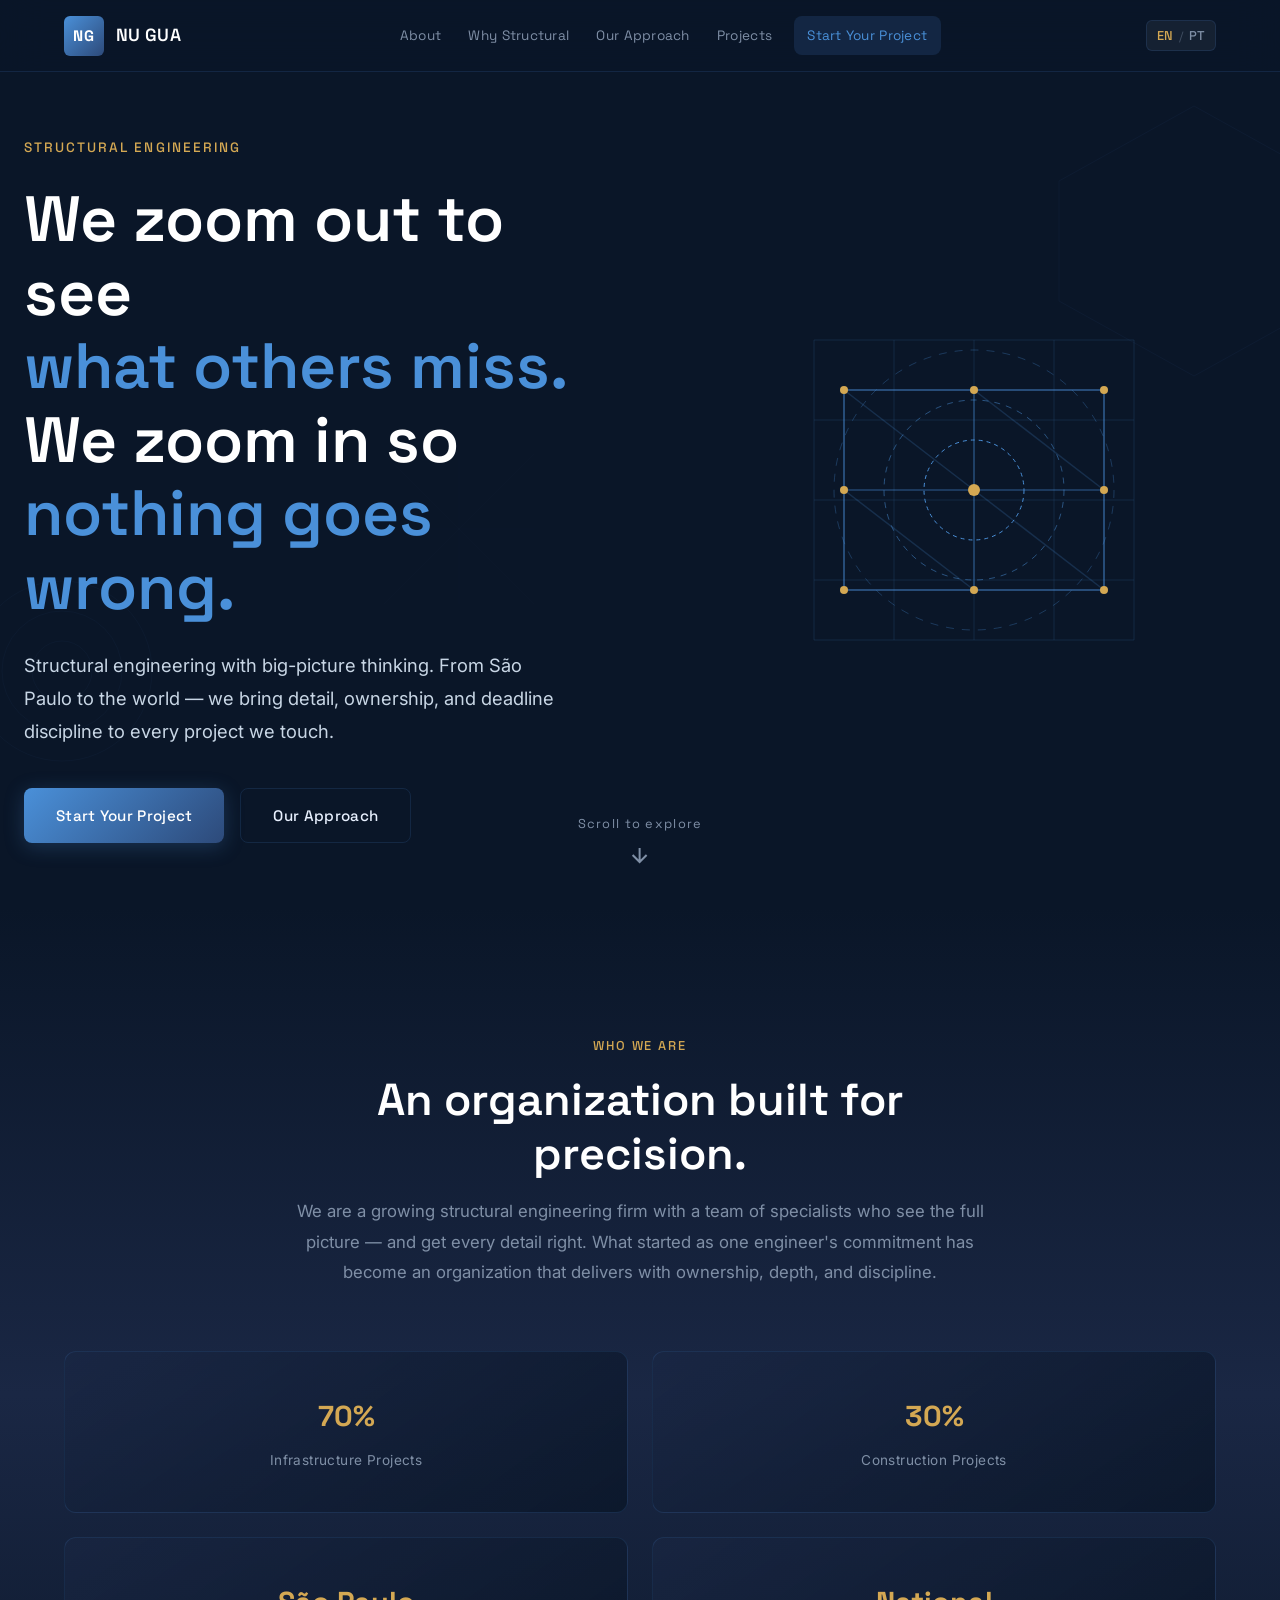
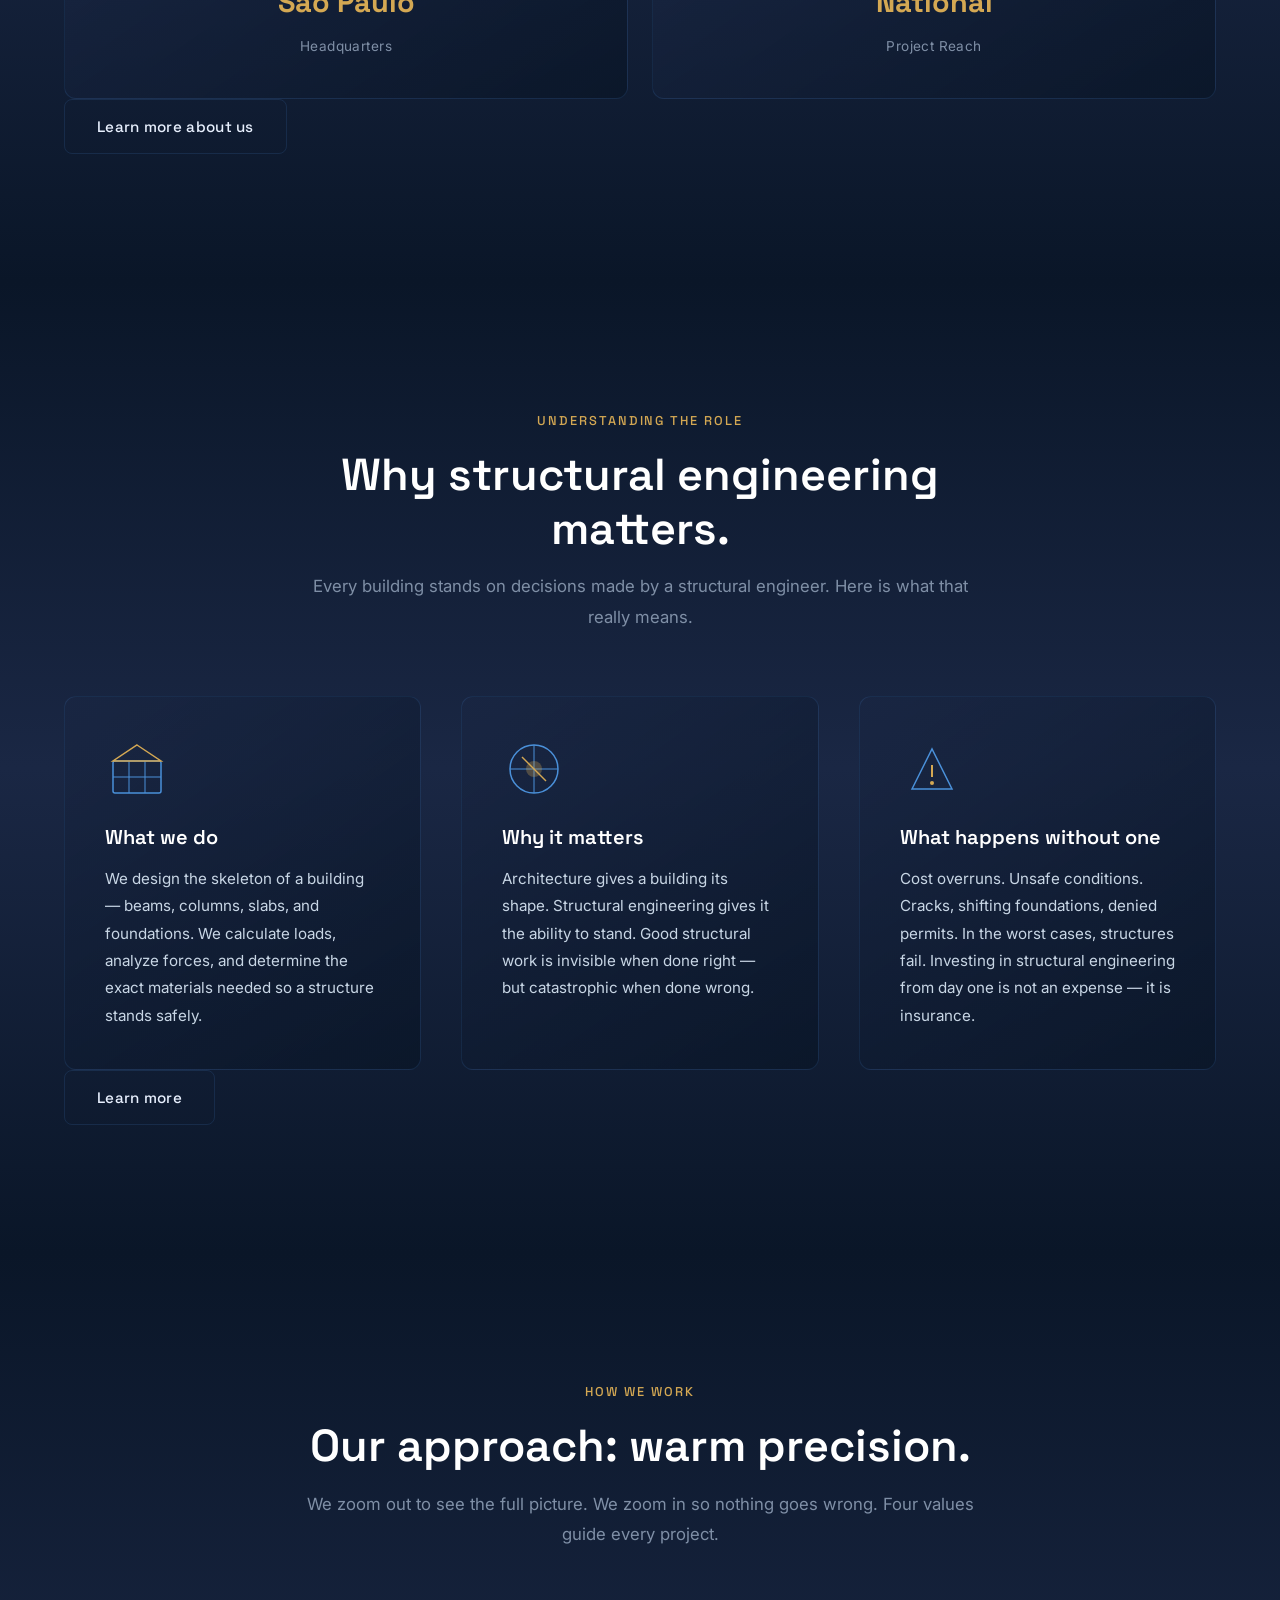
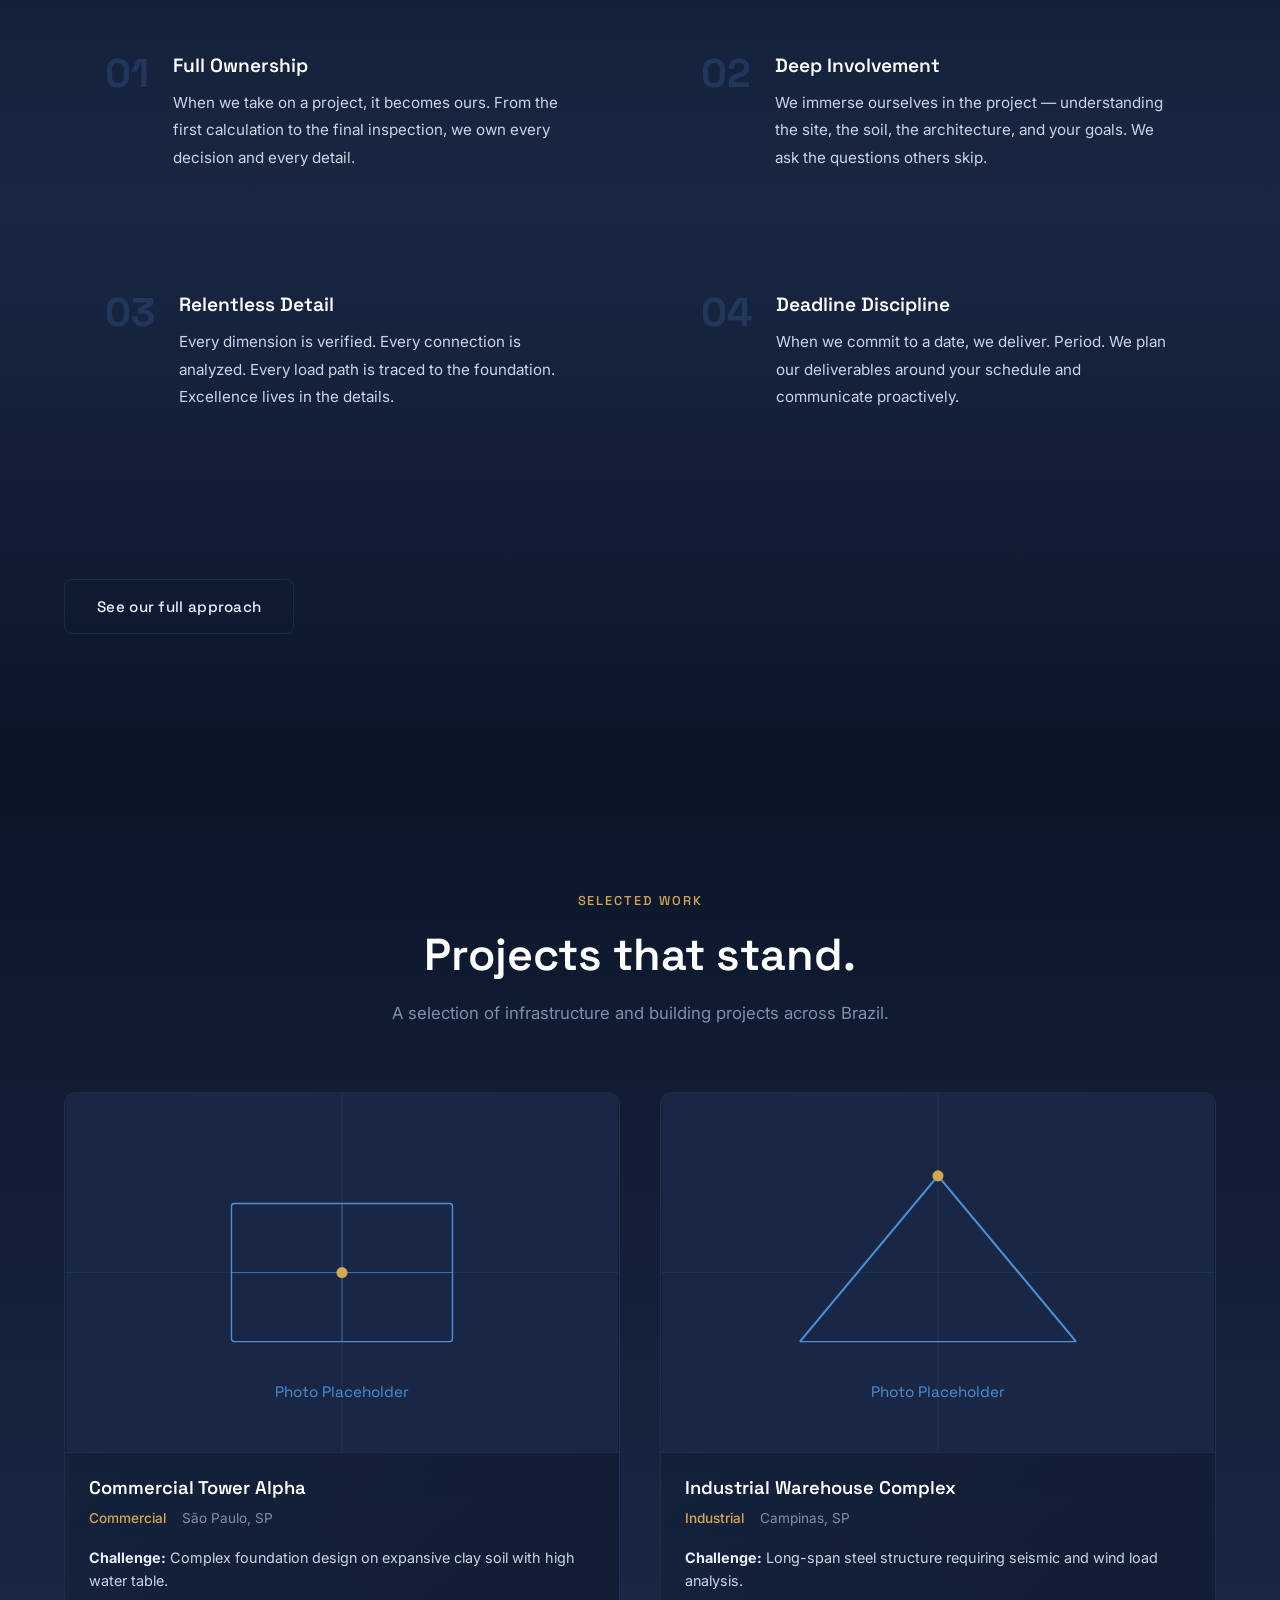
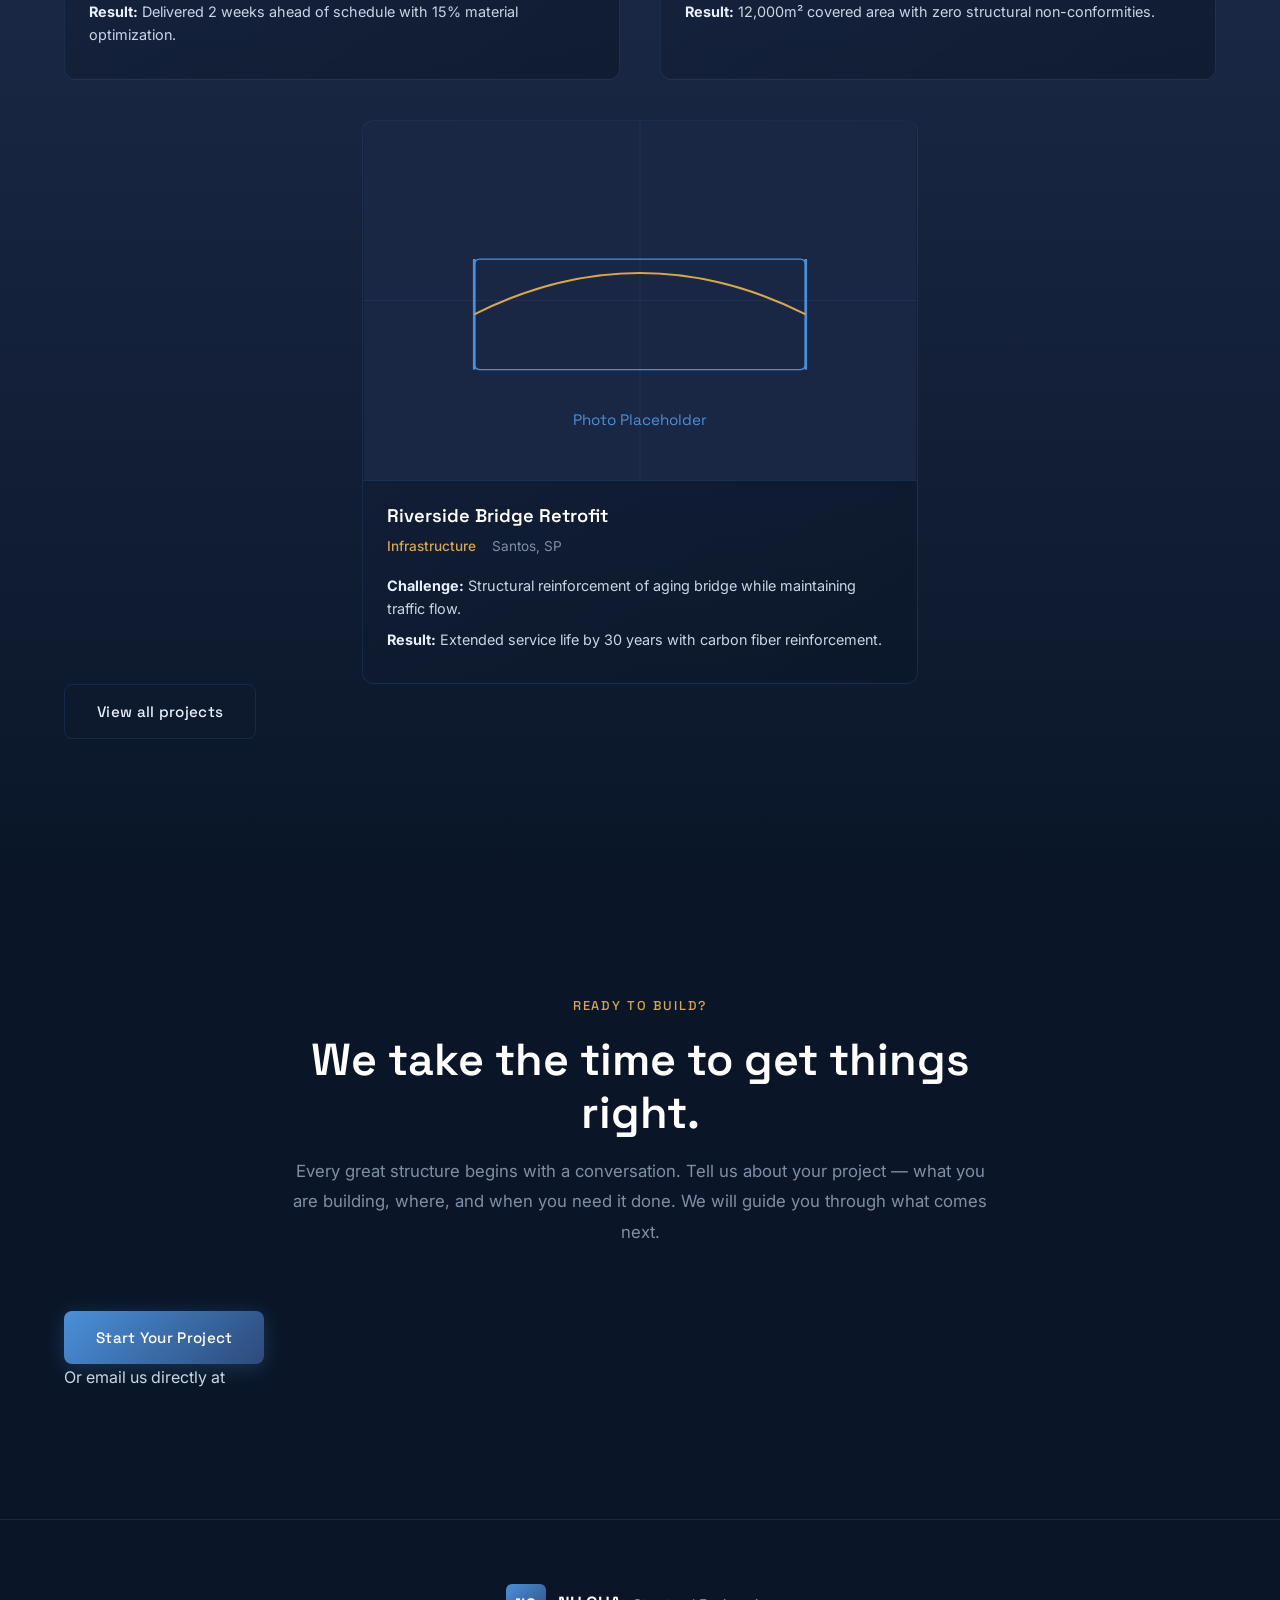
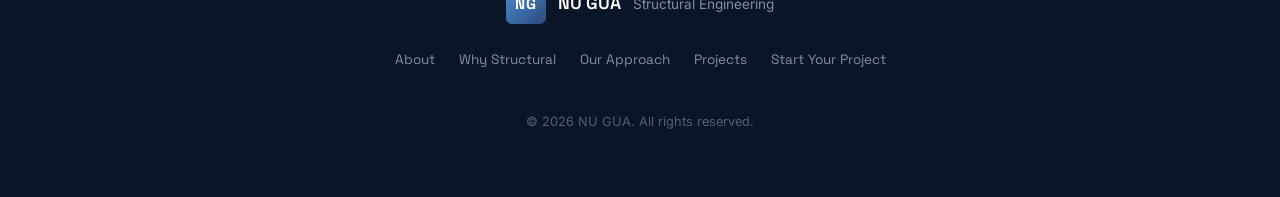
==== commit f76a693d: "Expand to multi-page site with 6 pages, bilingual, updated branding - Convert from single-page to mu" ====
--- a/index.html
+++ b/index.html
@@ -3,8 +3,8 @@
 <head>
     <meta charset="UTF-8">
     <meta name="viewport" content="width=device-width, initial-scale=1.0">
-    <title>Valeria Ramb — Structural Engineering</title>
-    <meta name="description" content="Valeria Ramb Structural Engineering — Big picture thinking for infrastructure projects in Brazil. We zoom out to see what others miss. We zoom in so nothing goes wrong.">
+    <title>NU GUA &mdash; Servi&ccedil;o Estrutural</title>
+    <meta name="description" content="NU GUA Servi&ccedil;o Estrutural — Big picture thinking for infrastructure projects in Brazil.">
     <link rel="preconnect" href="https://fonts.googleapis.com">
     <link rel="preconnect" href="https://fonts.gstatic.com" crossorigin>
     <link href="https://fonts.googleapis.com/css2?family=Space+Grotesk:wght@300;400;500;600;700&family=Inter:wght@300;400;500;600&display=swap" rel="stylesheet">
@@ -15,23 +15,20 @@
     <!-- ========== NAVIGATION ========== -->
     <nav class="nav" id="nav">
         <div class="nav__container">
-            <a href="#hero" class="nav__logo">
-                <span class="nav__logo-mark">VR</span>
-                <span class="nav__logo-text">Valeria Ramb</span>
+            <a href="index.html" class="nav__logo">
+                <span class="nav__logo-mark">NG</span>
+                <span class="nav__logo-text">NU GUA</span>
             </a>
             <button class="nav__toggle" id="navToggle" aria-label="Toggle menu">
-                <span></span>
-                <span></span>
-                <span></span>
+                <span></span><span></span><span></span>
             </button>
             <div class="nav__menu" id="navMenu">
                 <ul class="nav__list">
-                    <li><a href="#about" class="nav__link" data-en="About" data-pt="Sobre">About</a></li>
-                    <li><a href="#why" class="nav__link" data-en="Why Structural" data-pt="Por Que Estrutural">Why Structural</a></li>
-                    <li><a href="#approach" class="nav__link" data-en="Our Approach" data-pt="Nossa Abordagem">Our Approach</a></li>
-                    <li><a href="#projects" class="nav__link" data-en="Projects" data-pt="Projetos">Projects</a></li>
-                    <li><a href="#checklist" class="nav__link" data-en="Start Your Project" data-pt="Inicie Seu Projeto">Start Your Project</a></li>
-                    <li><a href="#contact" class="nav__link nav__link--cta" data-en="Contact" data-pt="Contato">Contact</a></li>
+                    <li><a href="about.html" class="nav__link" data-en="About" data-pt="Sobre">About</a></li>
+                    <li><a href="why-structural.html" class="nav__link" data-en="Why Structural" data-pt="Por Que Estrutural">Why Structural</a></li>
+                    <li><a href="approach.html" class="nav__link" data-en="Our Approach" data-pt="Nossa Abordagem">Our Approach</a></li>
+                    <li><a href="projects.html" class="nav__link" data-en="Projects" data-pt="Projetos">Projects</a></li>
+                    <li><a href="start-project.html" class="nav__link nav__link--cta" data-en="Start Your Project" data-pt="Inicie Seu Projeto">Start Your Project</a></li>
                 </ul>
             </div>
             <button class="nav__lang" id="langToggle" aria-label="Toggle language">
@@ -62,7 +59,7 @@
         </div>
         <div class="container">
             <div class="hero__content fade-in">
-                <p class="hero__label" data-en="Structural Engineering" data-pt="Engenharia Estrutural">Structural Engineering</p>
+                <p class="hero__label" data-en="Structural Engineering" data-pt="Servi&ccedil;o Estrutural">Structural Engineering</p>
                 <h1 class="hero__title">
                     <span data-en="We zoom out to see" data-pt="Ampliamos a vis&atilde;o para ver">We zoom out to see</span><br>
                     <span class="hero__title--accent" data-en="what others miss." data-pt="o que outros n&atilde;o veem.">what others miss.</span><br>
@@ -71,8 +68,8 @@
                 </h1>
                 <p class="hero__subtitle" data-en="Structural engineering with big-picture thinking. From S&atilde;o Paulo to the world &mdash; we bring detail, ownership, and deadline discipline to every project we touch." data-pt="Engenharia estrutural com vis&atilde;o ampla. De S&atilde;o Paulo para o mundo &mdash; trazemos detalhamento, responsabilidade e disciplina de prazos a cada projeto.">Structural engineering with big-picture thinking. From S&atilde;o Paulo to the world &mdash; we bring detail, ownership, and deadline discipline to every project we touch.</p>
                 <div class="hero__actions">
-                    <a href="#contact" class="btn btn--primary" data-en="Start a Conversation" data-pt="Inicie uma Conversa">Start a Conversation</a>
-                    <a href="#approach" class="btn btn--outline" data-en="Our Approach" data-pt="Nossa Abordagem">Our Approach</a>
+                    <a href="start-project.html" class="btn btn--primary" data-en="Start Your Project" data-pt="Inicie Seu Projeto">Start Your Project</a>
+                    <a href="approach.html" class="btn btn--outline" data-en="Our Approach" data-pt="Nossa Abordagem">Our Approach</a>
                 </div>
             </div>
             <div class="hero__visual fade-in">
@@ -128,52 +125,40 @@
         </div>
     </section>
 
-    <!-- ========== ABOUT ========== -->
+    <!-- ========== ABOUT SUMMARY ========== -->
     <section class="section about" id="about">
         <div class="container">
             <div class="section__header fade-in">
                 <p class="section__label" data-en="Who We Are" data-pt="Quem Somos">Who We Are</p>
-                <h2 class="section__title" data-en="Two minds, one mission." data-pt="Duas mentes, uma miss&atilde;o.">Two minds, one mission.</h2>
-                <p class="section__subtitle" data-en="A complementary team built on shared discipline and different strengths." data-pt="Uma equipe complementar constru&iacute;da sobre disciplina compartilhada e for&ccedil;as diferentes.">A complementary team built on shared discipline and different strengths.</p>
-            </div>
-            <div class="about__team">
-                <div class="about__member fade-in">
-                    <div class="about__avatar">
-                        <svg viewBox="0 0 120 120" xmlns="http://www.w3.org/2000/svg">
-                            <rect width="120" height="120" rx="8" fill="#1a2744"/>
-                            <circle cx="60" cy="45" r="20" fill="none" stroke="#4a90d9" stroke-width="1.5"/>
-                            <path d="M30 100 Q60 70 90 100" fill="none" stroke="#4a90d9" stroke-width="1.5"/>
-                            <text x="60" y="115" text-anchor="middle" fill="#d4a853" font-size="10" font-family="Space Grotesk">V</text>
-                        </svg>
-                    </div>
-                    <h3 class="about__name">Valeria Ramb</h3>
-                    <p class="about__role" data-en="Founder &amp; Lead Structural Engineer" data-pt="Fundadora &amp; Engenheira Estrutural L&iacute;der">Founder &amp; Lead Structural Engineer</p>
-                    <p class="about__bio" data-en="With over a decade of experience in structural engineering across Brazil, Valeria brings an unmatched eye for detail and a deep commitment to understanding the full scope of every project. She leads with both precision and care &mdash; ensuring structures are not just safe, but built to last. Her approach combines rigorous technical analysis with genuine concern for the people who will use every building she engineers." data-pt="Com mais de uma d&eacute;cada de experi&ecirc;ncia em engenharia estrutural no Brasil, Valeria traz um olhar incompar&aacute;vel para detalhes e um compromisso profundo com a compreens&atilde;o completa de cada projeto. Ela lidera com precis&atilde;o e cuidado &mdash; garantindo que estruturas n&atilde;o sejam apenas seguras, mas constru&iacute;das para durar. Sua abordagem combina an&aacute;lise t&eacute;cnica rigorosa com genui&iacute;na preocupa&ccedil;&atilde;o pelas pessoas que usar&atilde;o cada edif&iacute;cio que ela projeta.">With over a decade of experience in structural engineering across Brazil, Valeria brings an unmatched eye for detail and a deep commitment to understanding the full scope of every project. She leads with both precision and care &mdash; ensuring structures are not just safe, but built to last. Her approach combines rigorous technical analysis with genuine concern for the people who will use every building she engineers.</p>
-                </div>
-                <div class="about__divider">
-                    <svg viewBox="0 0 2 100" xmlns="http://www.w3.org/2000/svg">
-                        <line x1="1" y1="0" x2="1" y2="100" stroke="#2d4a7a" stroke-width="1" stroke-dasharray="4 4"/>
-                    </svg>
-                </div>
-                <div class="about__member fade-in">
-                    <div class="about__avatar">
-                        <svg viewBox="0 0 120 120" xmlns="http://www.w3.org/2000/svg">
-                            <rect width="120" height="120" rx="8" fill="#1a2744"/>
-                            <circle cx="60" cy="45" r="20" fill="none" stroke="#4a90d9" stroke-width="1.5"/>
-                            <path d="M30 100 Q60 70 90 100" fill="none" stroke="#4a90d9" stroke-width="1.5"/>
-                            <text x="60" y="115" text-anchor="middle" fill="#d4a853" font-size="10" font-family="Space Grotesk">S</text>
-                        </svg>
-                    </div>
-                    <h3 class="about__name">Sergio Ramb</h3>
-                    <p class="about__role" data-en="Co-founder &amp; Project Director" data-pt="Cofundador &amp; Diretor de Projetos">Co-founder &amp; Project Director</p>
-                    <p class="about__bio" data-en="Sergio anchors the operational side of every engagement. With deep experience in project coordination and construction management, he ensures that timelines hold, communication stays clear, and no detail falls through the cracks. Where Valeria sees the structure, Sergio sees the schedule &mdash; and together, they deliver projects that are technically sound and delivered on time." data-pt="Sergio ancora o lado operacional de cada projeto. Com profunda experi&ecirc;ncia em coordena&ccedil;&atilde;o de projetos e gest&atilde;o de obras, ele garante que cronogramas sejam cumpridos, a comunica&ccedil;&atilde;o permane&ccedil;a clara e nenhum detalhe passe despercebido. Onde Valeria v&ecirc; a estrutura, Sergio v&ecirc; o cronograma &mdash; e juntos, entregam projetos tecnicamente s&oacute;lidos e dentro do prazo.">Sergio anchors the operational side of every engagement. With deep experience in project coordination and construction management, he ensures that timelines hold, communication stays clear, and no detail falls through the cracks. Where Valeria sees the structure, Sergio sees the schedule &mdash; and together, they deliver projects that are technically sound and delivered on time.</p>
-                </div>
-            </div>
-        </div>
-    </section>
-
-    <!-- ========== WHY STRUCTURAL ========== -->
-    <section class="section why" id="why">
+                <h2 class="section__title" data-en="An organization built for precision." data-pt="Uma organiza&ccedil;&atilde;o constru&iacute;da para precis&atilde;o.">An organization built for precision.</h2>
+                <p class="section__subtitle" data-en="We are a growing structural engineering firm with a team of specialists who see the full picture &mdash; and get every detail right. What started as one engineer's commitment has become an organization that delivers with ownership, depth, and discipline." data-pt="Somos uma empresa de engenharia estrutural em crescimento com uma equipe de especialistas que enxergam o quadro completo &mdash; e acertam cada detalhe. O que come&ccedil;ou como o compromisso de uma engenheira se tornou uma organiza&ccedil;&atilde;o que entrega com responsabilidade, profundidade e disciplina.">We are a growing structural engineering firm with a team of specialists who see the full picture &mdash; and get every detail right. What started as one engineer's commitment has become an organization that delivers with ownership, depth, and discipline.</p>
+            </div>
+            <div class="about__stats fade-in">
+                <div class="about__stat">
+                    <span class="about__stat-number" data-en="70%" data-pt="70%">70%</span>
+                    <span class="about__stat-label" data-en="Infrastructure Projects" data-pt="Projetos de Infraestrutura">Infrastructure Projects</span>
+                </div>
+                <div class="about__stat">
+                    <span class="about__stat-number" data-en="30%" data-pt="30%">30%</span>
+                    <span class="about__stat-label" data-en="Construction Projects" data-pt="Projetos de Constru&ccedil;&atilde;o">Construction Projects</span>
+                </div>
+                <div class="about__stat">
+                    <span class="about__stat-number" data-en="S&atilde;o Paulo" data-pt="S&atilde;o Paulo">S&atilde;o Paulo</span>
+                    <span class="about__stat-label" data-en="Headquarters" data-pt="Sede">Headquarters</span>
+                </div>
+                <div class="about__stat">
+                    <span class="about__stat-number" data-en="National" data-pt="Nacional">National</span>
+                    <span class="about__stat-label" data-en="Project Reach" data-pt="Alcance dos Projetos">Project Reach</span>
+                </div>
+            </div>
+            <div class="section__cta fade-in">
+                <a href="about.html" class="btn btn--outline" data-en="Learn more about us" data-pt="Saiba mais sobre n&oacute;s">Learn more about us</a>
+            </div>
+        </div>
+    </section>
+
+    <!-- ========== WHY STRUCTURAL SUMMARY ========== -->
+    <section class="section section--alt why" id="why">
         <div class="container">
             <div class="section__header fade-in">
                 <p class="section__label" data-en="Understanding the Role" data-pt="Entendendo o Papel">Understanding the Role</p>
@@ -192,7 +177,7 @@
                         </svg>
                     </div>
                     <h3 class="why__card-title" data-en="What we do" data-pt="O que fazemos">What we do</h3>
-                    <p class="why__card-text" data-en="A structural engineer designs the skeleton of a building &mdash; the beams, columns, slabs, and foundations that hold everything together. We calculate loads, analyze forces, and determine the exact dimensions and materials needed so that a structure can safely support itself, its occupants, and the forces of nature." data-pt="Um engenheiro estrutural projeta o esqueleto de um edif&iacute;cio &mdash; as vigas, pilares, lajes e funda&ccedil;&otilde;es que mant&ecirc;m tudo unido. Calculamos cargas, analisamos for&ccedil;as e determinamos as dimens&otilde;es e materiais exatos para que uma estrutura possa suportar com seguran&ccedil;a a si mesma, seus ocupantes e as for&ccedil;as da natureza.">A structural engineer designs the skeleton of a building &mdash; the beams, columns, slabs, and foundations that hold everything together. We calculate loads, analyze forces, and determine the exact dimensions and materials needed so that a structure can safely support itself, its occupants, and the forces of nature.</p>
+                    <p class="why__card-text" data-en="We design the skeleton of a building &mdash; beams, columns, slabs, and foundations. We calculate loads, analyze forces, and determine the exact materials needed so a structure stands safely." data-pt="Projetamos o esqueleto de um edif&iacute;cio &mdash; vigas, pilares, lajes e funda&ccedil;&otilde;es. Calculamos cargas, analisamos for&ccedil;as e determinamos os materiais exatos para que uma estrutura fique de p&eacute; com seguran&ccedil;a.">We design the skeleton of a building &mdash; beams, columns, slabs, and foundations. We calculate loads, analyze forces, and determine the exact materials needed so a structure stands safely.</p>
                 </div>
                 <div class="why__card fade-in">
                     <div class="why__icon">
@@ -205,7 +190,7 @@
                         </svg>
                     </div>
                     <h3 class="why__card-title" data-en="Why it matters" data-pt="Por que importa">Why it matters</h3>
-                    <p class="why__card-text" data-en="Architecture gives a building its shape. Structural engineering gives it the ability to stand. Without proper structural design, even the most beautiful building is a liability &mdash; prone to cracking, settling, or worse. Good structural engineering is invisible when done right, but catastrophic when done wrong." data-pt="A arquitetura d&aacute; forma ao edif&iacute;cio. A engenharia estrutural d&aacute; a ele a capacidade de ficar de p&eacute;. Sem projeto estrutural adequado, mesmo o edif&iacute;cio mais bonito &eacute; um risco &mdash; sujeito a fissuras, recalques ou pior. Boa engenharia estrutural &eacute; invis&iacute;vel quando feita corretamente, mas catastr&oacute;fica quando feita errado.">Architecture gives a building its shape. Structural engineering gives it the ability to stand. Without proper structural design, even the most beautiful building is a liability &mdash; prone to cracking, settling, or worse. Good structural engineering is invisible when done right, but catastrophic when done wrong.</p>
+                    <p class="why__card-text" data-en="Architecture gives a building its shape. Structural engineering gives it the ability to stand. Good structural work is invisible when done right &mdash; but catastrophic when done wrong." data-pt="A arquitetura d&aacute; forma ao edif&iacute;cio. A engenharia estrutural d&aacute; a ele a capacidade de ficar de p&eacute;. Um bom trabalho estrutural &eacute; invis&iacute;vel quando feito corretamente &mdash; mas catastr&oacute;fico quando feito errado.">Architecture gives a building its shape. Structural engineering gives it the ability to stand. Good structural work is invisible when done right &mdash; but catastrophic when done wrong.</p>
                 </div>
                 <div class="why__card fade-in">
                     <div class="why__icon">
@@ -216,124 +201,61 @@
                         </svg>
                     </div>
                     <h3 class="why__card-title" data-en="What happens without one" data-pt="O que acontece sem um">What happens without one</h3>
-                    <p class="why__card-text" data-en="Skipping or undervaluing structural engineering leads to cost overruns, unsafe conditions, project delays, and regulatory failures. Cracks appear. Foundations shift. Permits get denied. In the worst cases, structures fail &mdash; putting lives at risk. Investing in structural engineering from day one is not an expense. It is insurance." data-pt="Ignorar ou subestimar a engenharia estrutural leva a estouros de or&ccedil;amento, condi&ccedil;&otilde;es inseguras, atrasos e falhas regulat&oacute;rias. Trincas aparecem. Funda&ccedil;&otilde;es cedem. Alvar&aacute;s s&atilde;o negados. Nos piores casos, estruturas falham &mdash; colocando vidas em risco. Investir em engenharia estrutural desde o primeiro dia n&atilde;o &eacute; um gasto. &Eacute; um seguro.">Skipping or undervaluing structural engineering leads to cost overruns, unsafe conditions, project delays, and regulatory failures. Cracks appear. Foundations shift. Permits get denied. In the worst cases, structures fail &mdash; putting lives at risk. Investing in structural engineering from day one is not an expense. It is insurance.</p>
-                </div>
-            </div>
-        </div>
-    </section>
-
-    <!-- ========== OUR APPROACH ========== -->
+                    <p class="why__card-text" data-en="Cost overruns. Unsafe conditions. Cracks, shifting foundations, denied permits. In the worst cases, structures fail. Investing in structural engineering from day one is not an expense &mdash; it is insurance." data-pt="Estouros de or&ccedil;amento. Condi&ccedil;&otilde;es inseguras. Trincas, funda&ccedil;&otilde;es que cedem, alvar&aacute;s negados. Nos piores casos, estruturas falham. Investir em engenharia estrutural desde o primeiro dia n&atilde;o &eacute; um gasto &mdash; &eacute; um seguro.">Cost overruns. Unsafe conditions. Cracks, shifting foundations, denied permits. In the worst cases, structures fail. Investing in structural engineering from day one is not an expense &mdash; it is insurance.</p>
+                </div>
+            </div>
+            <div class="section__cta fade-in">
+                <a href="why-structural.html" class="btn btn--outline" data-en="Learn more" data-pt="Saiba mais">Learn more</a>
+            </div>
+        </div>
+    </section>
+
+    <!-- ========== OUR APPROACH SUMMARY ========== -->
     <section class="section approach" id="approach">
         <div class="container">
             <div class="section__header fade-in">
                 <p class="section__label" data-en="How We Work" data-pt="Como Trabalhamos">How We Work</p>
                 <h2 class="section__title" data-en="Our approach: warm precision." data-pt="Nossa abordagem: precis&atilde;o com calor humano.">Our approach: warm precision.</h2>
-                <p class="section__subtitle" data-en="We zoom out to see the full picture. We zoom in so nothing goes wrong. This is how we do it." data-pt="Ampliamos a vis&atilde;o para ver o quadro completo. Aproximamos o olhar para que nada d&ecirc; errado. &Eacute; assim que fazemos.">We zoom out to see the full picture. We zoom in so nothing goes wrong. This is how we do it.</p>
+                <p class="section__subtitle" data-en="We zoom out to see the full picture. We zoom in so nothing goes wrong. Four values guide every project." data-pt="Ampliamos a vis&atilde;o para ver o quadro completo. Aproximamos o olhar para que nada d&ecirc; errado. Quatro valores guiam cada projeto.">We zoom out to see the full picture. We zoom in so nothing goes wrong. Four values guide every project.</p>
             </div>
             <div class="approach__values">
                 <div class="approach__value fade-in">
                     <div class="approach__number">01</div>
                     <div class="approach__content">
                         <h3 class="approach__value-title" data-en="Full Ownership" data-pt="Responsabilidade Total">Full Ownership</h3>
-                        <p class="approach__value-text" data-en="When we take on a project, it becomes ours. We do not hand off responsibility or point fingers. From the first calculation to the final inspection, we own every decision, every drawing, every detail. Your project is in our hands &mdash; and we treat it like our own." data-pt="Quando assumimos um projeto, ele se torna nosso. N&atilde;o transferimos responsabilidade nem apontamos culpados. Do primeiro c&aacute;lculo &agrave; inspe&ccedil;&atilde;o final, assumimos cada decis&atilde;o, cada desenho, cada detalhe. Seu projeto est&aacute; em nossas m&atilde;os &mdash; e o tratamos como nosso.">When we take on a project, it becomes ours. We do not hand off responsibility or point fingers. From the first calculation to the final inspection, we own every decision, every drawing, every detail. Your project is in our hands &mdash; and we treat it like our own.</p>
+                        <p class="approach__value-text" data-en="When we take on a project, it becomes ours. From the first calculation to the final inspection, we own every decision and every detail." data-pt="Quando assumimos um projeto, ele se torna nosso. Do primeiro c&aacute;lculo &agrave; inspe&ccedil;&atilde;o final, assumimos cada decis&atilde;o e cada detalhe.">When we take on a project, it becomes ours. From the first calculation to the final inspection, we own every decision and every detail.</p>
                     </div>
                 </div>
                 <div class="approach__value fade-in">
                     <div class="approach__number">02</div>
                     <div class="approach__content">
                         <h3 class="approach__value-title" data-en="Deep Involvement" data-pt="Envolvimento Profundo">Deep Involvement</h3>
-                        <p class="approach__value-text" data-en="We do not work from a distance. We immerse ourselves in the project &mdash; understanding the site, the soil, the architecture, the contractor's workflow, and the client's goals. We ask the questions others skip. We study the data others skim. This depth is what separates adequate engineering from exceptional engineering." data-pt="N&atilde;o trabalhamos &agrave; dist&acirc;ncia. Nos imersos no projeto &mdash; entendendo o terreno, o solo, a arquitetura, o fluxo de trabalho do construtor e os objetivos do cliente. Fazemos as perguntas que outros pulam. Estudamos os dados que outros apenas folheiam. Essa profundidade &eacute; o que separa engenharia adequada de engenharia excepcional.">We do not work from a distance. We immerse ourselves in the project &mdash; understanding the site, the soil, the architecture, the contractor's workflow, and the client's goals. We ask the questions others skip. We study the data others skim. This depth is what separates adequate engineering from exceptional engineering.</p>
+                        <p class="approach__value-text" data-en="We immerse ourselves in the project &mdash; understanding the site, the soil, the architecture, and your goals. We ask the questions others skip." data-pt="Nos imersos no projeto &mdash; entendendo o terreno, o solo, a arquitetura e seus objetivos. Fazemos as perguntas que outros pulam.">We immerse ourselves in the project &mdash; understanding the site, the soil, the architecture, and your goals. We ask the questions others skip.</p>
                     </div>
                 </div>
                 <div class="approach__value fade-in">
                     <div class="approach__number">03</div>
                     <div class="approach__content">
                         <h3 class="approach__value-title" data-en="Relentless Detail" data-pt="Detalhamento Incans&aacute;vel">Relentless Detail</h3>
-                        <p class="approach__value-text" data-en="Every dimension is verified. Every connection is analyzed. Every load path is traced to the foundation. We believe that excellence lives in the details &mdash; and that the difference between a structure that merely stands and one that endures is measured in millimeters and margin checks." data-pt="Cada dimens&atilde;o &eacute; verificada. Cada conex&atilde;o &eacute; analisada. Cada caminho de carga &eacute; tra&ccedil;ado at&eacute; a funda&ccedil;&atilde;o. Acreditamos que a excel&ecirc;ncia vive nos detalhes &mdash; e que a diferen&ccedil;a entre uma estrutura que apenas fica de p&eacute; e uma que perdura se mede em mil&iacute;metros e verifica&ccedil;&otilde;es de margem.">Every dimension is verified. Every connection is analyzed. Every load path is traced to the foundation. We believe that excellence lives in the details &mdash; and that the difference between a structure that merely stands and one that endures is measured in millimeters and margin checks.</p>
+                        <p class="approach__value-text" data-en="Every dimension is verified. Every connection is analyzed. Every load path is traced to the foundation. Excellence lives in the details." data-pt="Cada dimens&atilde;o &eacute; verificada. Cada conex&atilde;o &eacute; analisada. Cada caminho de carga &eacute; tra&ccedil;ado at&eacute; a funda&ccedil;&atilde;o. A excel&ecirc;ncia vive nos detalhes.">Every dimension is verified. Every connection is analyzed. Every load path is traced to the foundation. Excellence lives in the details.</p>
                     </div>
                 </div>
                 <div class="approach__value fade-in">
                     <div class="approach__number">04</div>
                     <div class="approach__content">
                         <h3 class="approach__value-title" data-en="Deadline Discipline" data-pt="Disciplina de Prazos">Deadline Discipline</h3>
-                        <p class="approach__value-text" data-en="In construction, time is money &mdash; literally. Delays cascade. We plan our deliverables around your schedule, not ours. When we commit to a date, we deliver. Period. Our clients never have to chase us for updates, because we communicate proactively and plan for the unexpected." data-pt="Na constru&ccedil;&atilde;o, tempo &eacute; dinheiro &mdash; literalmente. Atrasos se acumulam. Planejamos nossas entregas em torno do seu cronograma, n&atilde;o do nosso. Quando nos comprometemos com uma data, entregamos. Ponto. Nossos clientes nunca precisam nos cobrar por atualiza&ccedil;&otilde;es, porque nos comunicamos proativamente e planejamos para o inesperado.">In construction, time is money &mdash; literally. Delays cascade. We plan our deliverables around your schedule, not ours. When we commit to a date, we deliver. Period. Our clients never have to chase us for updates, because we communicate proactively and plan for the unexpected.</p>
-                    </div>
-                </div>
-            </div>
-
-            <!-- Process visual -->
-            <div class="approach__process fade-in">
-                <h3 class="approach__process-title" data-en="Our Process" data-pt="Nosso Processo">Our Process</h3>
-                <div class="approach__steps">
-                    <div class="approach__step">
-                        <div class="approach__step-icon">
-                            <svg viewBox="0 0 48 48" xmlns="http://www.w3.org/2000/svg">
-                                <circle cx="24" cy="24" r="20" fill="none" stroke="#4a90d9" stroke-width="1.5"/>
-                                <circle cx="24" cy="24" r="12" fill="none" stroke="#d4a853" stroke-width="1"/>
-                                <circle cx="24" cy="24" r="4" fill="#d4a853"/>
-                            </svg>
-                        </div>
-                        <p class="approach__step-label" data-en="Understand" data-pt="Entender">Understand</p>
-                        <p class="approach__step-desc" data-en="We study the full context: site, soil, architecture, and your goals." data-pt="Estudamos o contexto completo: terreno, solo, arquitetura e seus objetivos.">We study the full context: site, soil, architecture, and your goals.</p>
-                    </div>
-                    <div class="approach__step-connector">
-                        <svg viewBox="0 0 60 8" xmlns="http://www.w3.org/2000/svg">
-                            <line x1="0" y1="4" x2="52" y2="4" stroke="#2d4a7a" stroke-width="1" stroke-dasharray="4 4"/>
-                            <polygon points="52,0 60,4 52,8" fill="#4a90d9"/>
-                        </svg>
-                    </div>
-                    <div class="approach__step">
-                        <div class="approach__step-icon">
-                            <svg viewBox="0 0 48 48" xmlns="http://www.w3.org/2000/svg">
-                                <rect x="8" y="8" width="32" height="32" rx="2" fill="none" stroke="#4a90d9" stroke-width="1.5"/>
-                                <line x1="8" y1="20" x2="40" y2="20" stroke="#4a90d9" stroke-width="1"/>
-                                <line x1="20" y1="8" x2="20" y2="40" stroke="#4a90d9" stroke-width="1"/>
-                                <rect x="22" y="22" width="16" height="16" fill="#d4a853" opacity="0.2"/>
-                            </svg>
-                        </div>
-                        <p class="approach__step-label" data-en="Design" data-pt="Projetar">Design</p>
-                        <p class="approach__step-desc" data-en="We engineer the structural solution with precision and safety margins." data-pt="Projetamos a solu&ccedil;&atilde;o estrutural com precis&atilde;o e margens de seguran&ccedil;a.">We engineer the structural solution with precision and safety margins.</p>
-                    </div>
-                    <div class="approach__step-connector">
-                        <svg viewBox="0 0 60 8" xmlns="http://www.w3.org/2000/svg">
-                            <line x1="0" y1="4" x2="52" y2="4" stroke="#2d4a7a" stroke-width="1" stroke-dasharray="4 4"/>
-                            <polygon points="52,0 60,4 52,8" fill="#4a90d9"/>
-                        </svg>
-                    </div>
-                    <div class="approach__step">
-                        <div class="approach__step-icon">
-                            <svg viewBox="0 0 48 48" xmlns="http://www.w3.org/2000/svg">
-                                <path d="M8 40 L24 8 L40 40 Z" fill="none" stroke="#4a90d9" stroke-width="1.5"/>
-                                <line x1="16" y1="28" x2="32" y2="28" stroke="#d4a853" stroke-width="1.5"/>
-                                <circle cx="24" cy="20" r="3" fill="#d4a853"/>
-                            </svg>
-                        </div>
-                        <p class="approach__step-label" data-en="Validate" data-pt="Validar">Validate</p>
-                        <p class="approach__step-desc" data-en="Every calculation is cross-checked. Every detail is reviewed." data-pt="Cada c&aacute;lculo &eacute; verificado. Cada detalhe &eacute; revisado.">Every calculation is cross-checked. Every detail is reviewed.</p>
-                    </div>
-                    <div class="approach__step-connector">
-                        <svg viewBox="0 0 60 8" xmlns="http://www.w3.org/2000/svg">
-                            <line x1="0" y1="4" x2="52" y2="4" stroke="#2d4a7a" stroke-width="1" stroke-dasharray="4 4"/>
-                            <polygon points="52,0 60,4 52,8" fill="#4a90d9"/>
-                        </svg>
-                    </div>
-                    <div class="approach__step">
-                        <div class="approach__step-icon">
-                            <svg viewBox="0 0 48 48" xmlns="http://www.w3.org/2000/svg">
-                                <circle cx="24" cy="24" r="18" fill="none" stroke="#4a90d9" stroke-width="1.5"/>
-                                <path d="M16 24 L22 30 L34 18" stroke="#d4a853" stroke-width="2" fill="none"/>
-                            </svg>
-                        </div>
-                        <p class="approach__step-label" data-en="Deliver" data-pt="Entregar">Deliver</p>
-                        <p class="approach__step-desc" data-en="On time, fully documented, ready for construction." data-pt="No prazo, totalmente documentado, pronto para constru&ccedil;&atilde;o.">On time, fully documented, ready for construction.</p>
-                    </div>
-                </div>
-            </div>
-        </div>
-    </section>
-
-    <!-- ========== PROJECTS ========== -->
-    <section class="section projects" id="projects">
+                        <p class="approach__value-text" data-en="When we commit to a date, we deliver. Period. We plan our deliverables around your schedule and communicate proactively." data-pt="Quando nos comprometemos com uma data, entregamos. Ponto. Planejamos nossas entregas em torno do seu cronograma e nos comunicamos proativamente.">When we commit to a date, we deliver. Period. We plan our deliverables around your schedule and communicate proactively.</p>
+                    </div>
+                </div>
+            </div>
+            <div class="section__cta fade-in">
+                <a href="approach.html" class="btn btn--outline" data-en="See our full approach" data-pt="Veja nossa abordagem completa">See our full approach</a>
+            </div>
+        </div>
+    </section>
+
+    <!-- ========== FEATURED PROJECTS ========== -->
+    <section class="section section--alt projects" id="projects">
         <div class="container">
             <div class="section__header fade-in">
                 <p class="section__label" data-en="Selected Work" data-pt="Trabalhos Selecionados">Selected Work</p>
@@ -415,210 +337,24 @@
                         <p class="projects__result"><strong data-en="Result:" data-pt="Resultado:">Result:</strong> <span data-en="Extended service life by 30 years with carbon fiber reinforcement." data-pt="Vida &uacute;til estendida em 30 anos com refor&ccedil;o em fibra de carbono.">Extended service life by 30 years with carbon fiber reinforcement.</span></p>
                     </div>
                 </div>
-                <div class="projects__card fade-in">
-                    <div class="projects__image">
-                        <svg viewBox="0 0 400 260" xmlns="http://www.w3.org/2000/svg">
-                            <rect width="400" height="260" fill="#1a2744"/>
-                            <g stroke="#2d4a7a" stroke-width="0.5" opacity="0.5">
-                                <line x1="0" y1="130" x2="400" y2="130"/>
-                                <line x1="200" y1="0" x2="200" y2="260"/>
-                            </g>
-                            <rect x="140" y="60" width="120" height="140" rx="2" fill="none" stroke="#4a90d9" stroke-width="1"/>
-                            <line x1="140" y1="100" x2="260" y2="100" stroke="#4a90d9" stroke-width="0.5"/>
-                            <line x1="140" y1="140" x2="260" y2="140" stroke="#4a90d9" stroke-width="0.5"/>
-                            <rect x="170" y="110" width="20" height="20" fill="#d4a853" opacity="0.3"/>
-                            <rect x="210" y="110" width="20" height="20" fill="#d4a853" opacity="0.3"/>
-                            <rect x="170" y="150" width="20" height="20" fill="#d4a853" opacity="0.2"/>
-                            <rect x="210" y="150" width="20" height="20" fill="#d4a853" opacity="0.2"/>
-                            <text x="200" y="230" text-anchor="middle" fill="#4a90d9" font-size="11" font-family="Space Grotesk" data-en="Photo Placeholder" data-pt="Espa&ccedil;o para Foto">Photo Placeholder</text>
-                        </svg>
-                    </div>
-                    <div class="projects__info">
-                        <h3 class="projects__name" data-en="Residential High-Rise" data-pt="Edif&iacute;cio Residencial de Alto Padr&atilde;o">Residential High-Rise</h3>
-                        <div class="projects__meta">
-                            <span class="projects__type" data-en="Residential" data-pt="Residencial">Residential</span>
-                            <span class="projects__location" data-en="Guarulhos, SP" data-pt="Guarulhos, SP">Guarulhos, SP</span>
-                        </div>
-                        <p class="projects__challenge"><strong data-en="Challenge:" data-pt="Desafio:">Challenge:</strong> <span data-en="22-story building with transfer beams and basement parking levels." data-pt="Edif&iacute;cio de 22 andares com vigas de transi&ccedil;&atilde;o e subsolos de estacionamento.">22-story building with transfer beams and basement parking levels.</span></p>
-                        <p class="projects__result"><strong data-en="Result:" data-pt="Resultado:">Result:</strong> <span data-en="Optimized column layout reduced concrete usage by 18%." data-pt="Layout otimizado de pilares reduziu o consumo de concreto em 18%.">Optimized column layout reduced concrete usage by 18%.</span></p>
-                    </div>
-                </div>
-                <div class="projects__card fade-in">
-                    <div class="projects__image">
-                        <svg viewBox="0 0 400 260" xmlns="http://www.w3.org/2000/svg">
-                            <rect width="400" height="260" fill="#1a2744"/>
-                            <g stroke="#2d4a7a" stroke-width="0.5" opacity="0.5">
-                                <line x1="0" y1="130" x2="400" y2="130"/>
-                                <line x1="200" y1="0" x2="200" y2="260"/>
-                            </g>
-                            <ellipse cx="200" cy="130" rx="100" ry="50" fill="none" stroke="#4a90d9" stroke-width="1"/>
-                            <ellipse cx="200" cy="130" rx="60" ry="30" fill="none" stroke="#4a90d9" stroke-width="0.5"/>
-                            <line x1="200" y1="80" x2="200" y2="180" stroke="#d4a853" stroke-width="1"/>
-                            <line x1="100" y1="130" x2="300" y2="130" stroke="#d4a853" stroke-width="1"/>
-                            <text x="200" y="220" text-anchor="middle" fill="#4a90d9" font-size="11" font-family="Space Grotesk" data-en="Photo Placeholder" data-pt="Espa&ccedil;o para Foto">Photo Placeholder</text>
-                        </svg>
-                    </div>
-                    <div class="projects__info">
-                        <h3 class="projects__name" data-en="Sports Arena Canopy" data-pt="Cobertura de Arena Esportiva">Sports Arena Canopy</h3>
-                        <div class="projects__meta">
-                            <span class="projects__type" data-en="Sports &amp; Entertainment" data-pt="Esportes &amp; Entretenimento">Sports &amp; Entertainment</span>
-                            <span class="projects__location" data-en="Ribeir&atilde;o Preto, SP" data-pt="Ribeir&atilde;o Preto, SP">Ribeir&atilde;o Preto, SP</span>
-                        </div>
-                        <p class="projects__challenge"><strong data-en="Challenge:" data-pt="Desafio:">Challenge:</strong> <span data-en="Tension membrane canopy over 5,000-seat arena with minimal support columns." data-pt="Cobertura tensionada sobre arena de 5.000 lugares com m&iacute;nimos pilares de suporte.">Tension membrane canopy over 5,000-seat arena with minimal support columns.</span></p>
-                        <p class="projects__result"><strong data-en="Result:" data-pt="Resultado:">Result:</strong> <span data-en="Clear-span design achieved with cable-stayed system, on budget." data-pt="Design de v&atilde;o livre alcan&ccedil;ado com sistema estaiado, dentro do or&ccedil;amento.">Clear-span design achieved with cable-stayed system, on budget.</span></p>
-                    </div>
-                </div>
-            </div>
-        </div>
-    </section>
-
-    <!-- ========== CHECKLIST ========== -->
-    <section class="section checklist" id="checklist">
-        <div class="container">
-            <div class="section__header fade-in">
-                <p class="section__label" data-en="Before You Reach Out" data-pt="Antes de Entrar em Contato">Before You Reach Out</p>
-                <h2 class="section__title" data-en="Start your project right." data-pt="Comece seu projeto certo.">Start your project right.</h2>
-                <p class="section__subtitle" data-en="To give you the most accurate assessment, here is what we need from you. Having these items ready helps us help you faster." data-pt="Para lhe dar a avalia&ccedil;&atilde;o mais precisa, veja o que precisamos de voc&ecirc;. Ter esses itens prontos nos ajuda a ajud&aacute;-lo mais r&aacute;pido.">To give you the most accurate assessment, here is what we need from you. Having these items ready helps us help you faster.</p>
-            </div>
-            <div class="checklist__grid">
-                <div class="checklist__item fade-in">
-                    <div class="checklist__check">
-                        <svg viewBox="0 0 24 24" fill="none" xmlns="http://www.w3.org/2000/svg">
-                            <rect x="2" y="2" width="20" height="20" rx="4" stroke="#4a90d9" stroke-width="1.5"/>
-                            <path d="M7 12l3 3 7-7" stroke="#d4a853" stroke-width="2"/>
-                        </svg>
-                    </div>
-                    <div class="checklist__text">
-                        <h4 data-en="Architectural Drawings" data-pt="Projetos Arquitet&ocirc;nicos">Architectural Drawings</h4>
-                        <p data-en="Floor plans, elevations, and sections &mdash; even preliminary versions help us understand scale and layout." data-pt="Plantas baixas, eleva&ccedil;&otilde;es e cortes &mdash; mesmo vers&otilde;es preliminares nos ajudam a entender escala e layout.">Floor plans, elevations, and sections &mdash; even preliminary versions help us understand scale and layout.</p>
-                    </div>
-                </div>
-                <div class="checklist__item fade-in">
-                    <div class="checklist__check">
-                        <svg viewBox="0 0 24 24" fill="none" xmlns="http://www.w3.org/2000/svg">
-                            <rect x="2" y="2" width="20" height="20" rx="4" stroke="#4a90d9" stroke-width="1.5"/>
-                            <path d="M7 12l3 3 7-7" stroke="#d4a853" stroke-width="2"/>
-                        </svg>
-                    </div>
-                    <div class="checklist__text">
-                        <h4 data-en="Site Survey / Topography" data-pt="Levantamento Topogr&aacute;fico">Site Survey / Topography</h4>
-                        <p data-en="A topographic survey of the site with boundary lines, elevation data, and existing structures." data-pt="Levantamento topogr&aacute;fico do terreno com limites, dados altim&eacute;tricos e estruturas existentes.">A topographic survey of the site with boundary lines, elevation data, and existing structures.</p>
-                    </div>
-                </div>
-                <div class="checklist__item fade-in">
-                    <div class="checklist__check">
-                        <svg viewBox="0 0 24 24" fill="none" xmlns="http://www.w3.org/2000/svg">
-                            <rect x="2" y="2" width="20" height="20" rx="4" stroke="#4a90d9" stroke-width="1.5"/>
-                            <path d="M7 12l3 3 7-7" stroke="#d4a853" stroke-width="2"/>
-                        </svg>
-                    </div>
-                    <div class="checklist__text">
-                        <h4 data-en="Soil / Geotechnical Reports" data-pt="Laudos Geot&eacute;cnicos / Sondagem">Soil / Geotechnical Reports</h4>
-                        <p data-en="SPT boring logs or any geotechnical investigation. This determines foundation type and depth." data-pt="Laudos de sondagem SPT ou investiga&ccedil;&atilde;o geot&eacute;cnica. Isso determina o tipo e profundidade da funda&ccedil;&atilde;o.">SPT boring logs or any geotechnical investigation. This determines foundation type and depth.</p>
-                    </div>
-                </div>
-                <div class="checklist__item fade-in">
-                    <div class="checklist__check">
-                        <svg viewBox="0 0 24 24" fill="none" xmlns="http://www.w3.org/2000/svg">
-                            <rect x="2" y="2" width="20" height="20" rx="4" stroke="#4a90d9" stroke-width="1.5"/>
-                            <path d="M7 12l3 3 7-7" stroke="#d4a853" stroke-width="2"/>
-                        </svg>
-                    </div>
-                    <div class="checklist__text">
-                        <h4 data-en="Project Timeline" data-pt="Cronograma do Projeto">Project Timeline</h4>
-                        <p data-en="When do you need to break ground? When is the target completion? We plan backwards from your deadline." data-pt="Quando voc&ecirc; precisa iniciar a obra? Qual a data alvo de conclus&atilde;o? Planejamos de tr&aacute;s para frente a partir do seu prazo.">When do you need to break ground? When is the target completion? We plan backwards from your deadline.</p>
-                    </div>
-                </div>
-                <div class="checklist__item fade-in">
-                    <div class="checklist__check">
-                        <svg viewBox="0 0 24 24" fill="none" xmlns="http://www.w3.org/2000/svg">
-                            <rect x="2" y="2" width="20" height="20" rx="4" stroke="#4a90d9" stroke-width="1.5"/>
-                            <path d="M7 12l3 3 7-7" stroke="#d4a853" stroke-width="2"/>
-                        </svg>
-                    </div>
-                    <div class="checklist__text">
-                        <h4 data-en="Budget Range" data-pt="Faixa de Or&ccedil;amento">Budget Range</h4>
-                        <p data-en="Even an approximate budget helps us calibrate the structural solution to your financial reality." data-pt="Mesmo um or&ccedil;amento aproximado nos ajuda a calibrar a solu&ccedil;&atilde;o estrutural &agrave; sua realidade financeira.">Even an approximate budget helps us calibrate the structural solution to your financial reality.</p>
-                    </div>
-                </div>
-                <div class="checklist__item fade-in">
-                    <div class="checklist__check">
-                        <svg viewBox="0 0 24 24" fill="none" xmlns="http://www.w3.org/2000/svg">
-                            <rect x="2" y="2" width="20" height="20" rx="4" stroke="#4a90d9" stroke-width="1.5"/>
-                            <path d="M7 12l3 3 7-7" stroke="#d4a853" stroke-width="2"/>
-                        </svg>
-                    </div>
-                    <div class="checklist__text">
-                        <h4 data-en="Permits &amp; Approvals" data-pt="Alvar&aacute;s &amp; Aprova&ccedil;&otilde;es">Permits &amp; Approvals</h4>
-                        <p data-en="Any existing municipal permits, environmental approvals, or regulatory requirements for the site." data-pt="Quaisquer alvar&aacute;s municipais, aprova&ccedil;&otilde;es ambientais ou requisitos regulat&oacute;rios do terreno existentes.">Any existing municipal permits, environmental approvals, or regulatory requirements for the site.</p>
-                    </div>
-                </div>
-            </div>
-            <div class="checklist__cta fade-in">
-                <p data-en="Do not have everything yet? That is okay. Reach out and we will guide you on what to gather first." data-pt="N&atilde;o tem tudo ainda? Tudo bem. Entre em contato e n&oacute;s orientaremos voc&ecirc; sobre o que reunir primeiro.">Do not have everything yet? That is okay. Reach out and we will guide you on what to gather first.</p>
-                <a href="#contact" class="btn btn--primary" data-en="Get in Touch" data-pt="Entre em Contato">Get in Touch</a>
-            </div>
-        </div>
-    </section>
-
-    <!-- ========== CONTACT ========== -->
-    <section class="section contact" id="contact">
-        <div class="container">
-            <div class="section__header fade-in">
-                <p class="section__label" data-en="Let's Talk" data-pt="Vamos Conversar">Let's Talk</p>
-                <h2 class="section__title" data-en="Start the conversation." data-pt="Comece a conversa.">Start the conversation.</h2>
-                <p class="section__subtitle" data-en="Tell us about your project. We will respond within 48 hours." data-pt="Conte-nos sobre seu projeto. Responderemos em at&eacute; 48 horas.">Tell us about your project. We will respond within 48 hours.</p>
-            </div>
-            <div class="contact__wrapper">
-                <form class="contact__form fade-in" id="contactForm" action="#" method="POST">
-                    <div class="contact__field">
-                        <label for="name" data-en="Full Name" data-pt="Nome Completo">Full Name</label>
-                        <input type="text" id="name" name="name" required placeholder="" data-placeholder-en="Your full name" data-placeholder-pt="Seu nome completo">
-                    </div>
-                    <div class="contact__field">
-                        <label for="email" data-en="Email" data-pt="Email">Email</label>
-                        <input type="email" id="email" name="email" required placeholder="" data-placeholder-en="your@email.com" data-placeholder-pt="seu@email.com">
-                    </div>
-                    <div class="contact__field">
-                        <label for="company" data-en="Company" data-pt="Empresa">Company</label>
-                        <input type="text" id="company" name="company" placeholder="" data-placeholder-en="Your company name" data-placeholder-pt="Nome da sua empresa">
-                    </div>
-                    <div class="contact__field">
-                        <label for="projectType" data-en="Project Type" data-pt="Tipo de Projeto">Project Type</label>
-                        <select id="projectType" name="projectType">
-                            <option value="" data-en="Select project type" data-pt="Selecione o tipo de projeto">Select project type</option>
-                            <option value="commercial" data-en="Commercial Building" data-pt="Edif&iacute;cio Comercial">Commercial Building</option>
-                            <option value="residential" data-en="Residential Building" data-pt="Edif&iacute;cio Residencial">Residential Building</option>
-                            <option value="industrial" data-en="Industrial / Warehouse" data-pt="Industrial / Galp&atilde;o">Industrial / Warehouse</option>
-                            <option value="infrastructure" data-en="Infrastructure (Bridge, Road)" data-pt="Infraestrutura (Ponte, Estrada)">Infrastructure (Bridge, Road)</option>
-                            <option value="retrofit" data-en="Retrofit / Reinforcement" data-pt="Retrofit / Refor&ccedil;o">Retrofit / Reinforcement</option>
-                            <option value="other" data-en="Other" data-pt="Outro">Other</option>
-                        </select>
-                    </div>
-                    <div class="contact__field contact__field--full">
-                        <label for="message" data-en="Message" data-pt="Mensagem">Message</label>
-                        <textarea id="message" name="message" rows="5" placeholder="" data-placeholder-en="Tell us about your project, timeline, and any specific challenges." data-placeholder-pt="Conte-nos sobre seu projeto, cronograma e quaisquer desafios espec&iacute;ficos."></textarea>
-                    </div>
-                    <button type="submit" class="btn btn--primary contact__submit" data-en="Send Message" data-pt="Enviar Mensagem">Send Message</button>
-                </form>
-                <div class="contact__info fade-in">
-                    <div class="contact__info-block">
-                        <h4 data-en="Location" data-pt="Localiza&ccedil;&atilde;o">Location</h4>
-                        <p>S&atilde;o Paulo, SP<br>Brasil</p>
-                    </div>
-                    <div class="contact__info-block">
-                        <h4 data-en="Email" data-pt="Email">Email</h4>
-                        <p><a href="mailto:contato@valeriaramb.com.br">contato@valeriaramb.com.br</a></p>
-                    </div>
-                    <div class="contact__info-block">
-                        <h4 data-en="Working Hours" data-pt="Hor&aacute;rio de Atendimento">Working Hours</h4>
-                        <p data-en="Monday &ndash; Friday<br>9:00 &ndash; 18:00 (BRT)" data-pt="Segunda &ndash; Sexta<br>9:00 &ndash; 18:00 (BRT)">Monday &ndash; Friday<br>9:00 &ndash; 18:00 (BRT)</p>
-                    </div>
-                    <div class="contact__info-block">
-                        <h4 data-en="International Projects" data-pt="Projetos Internacionais">International Projects</h4>
-                        <p data-en="Building in Brazil from abroad? We work with international companies navigating Brazilian construction regulations." data-pt="Construindo no Brasil vindo do exterior? Trabalhamos com empresas internacionais navegando as regulamenta&ccedil;&otilde;es de constru&ccedil;&atilde;o brasileiras.">Building in Brazil from abroad? We work with international companies navigating Brazilian construction regulations.</p>
-                    </div>
-                </div>
+            </div>
+            <div class="section__cta fade-in">
+                <a href="projects.html" class="btn btn--outline" data-en="View all projects" data-pt="Ver todos os projetos">View all projects</a>
+            </div>
+        </div>
+    </section>
+
+    <!-- ========== START YOUR PROJECT CTA ========== -->
+    <section class="section cta" id="start">
+        <div class="container">
+            <div class="section__header fade-in">
+                <p class="section__label" data-en="Ready to Build?" data-pt="Pronto para Construir?">Ready to Build?</p>
+                <h2 class="section__title" data-en="We take the time to get things right." data-pt="N&oacute;s dedicamos o tempo necess&aacute;rio para acertar.">We take the time to get things right.</h2>
+                <p class="section__subtitle" data-en="Every great structure begins with a conversation. Tell us about your project &mdash; what you are building, where, and when you need it done. We will guide you through what comes next." data-pt="Toda grande estrutura come&ccedil;a com uma conversa. Conte-nos sobre seu projeto &mdash; o que voc&ecirc; est&aacute; construindo, onde, e quando precisa que fique pronto. N&oacute;s orientaremos voc&ecirc; sobre os pr&oacute;ximos passos.">Every great structure begins with a conversation. Tell us about your project &mdash; what you are building, where, and when you need it done. We will guide you through what comes next.</p>
+            </div>
+            <div class="cta__actions fade-in">
+                <a href="start-project.html" class="btn btn--primary" data-en="Start Your Project" data-pt="Inicie Seu Projeto">Start Your Project</a>
+                <p class="cta__email" data-en="Or email us directly at" data-pt="Ou envie um email diretamente para">Or email us directly at <a href="mailto:estruturas.ramb@gmail.com">estruturas.ramb@gmail.com</a></p>
             </div>
         </div>
     </section>
@@ -628,22 +364,22 @@
         <div class="container">
             <div class="footer__content">
                 <div class="footer__brand">
-                    <span class="nav__logo-mark">VR</span>
-                    <span class="footer__name">Valeria Ramb</span>
-                    <p class="footer__tagline" data-en="Structural Engineering" data-pt="Engenharia Estrutural">Structural Engineering</p>
+                    <span class="nav__logo-mark">NG</span>
+                    <span class="footer__name">NU GUA</span>
+                    <p class="footer__tagline" data-en="Structural Engineering" data-pt="Servi&ccedil;o Estrutural">Structural Engineering</p>
                 </div>
                 <div class="footer__links">
-                    <a href="#about" data-en="About" data-pt="Sobre">About</a>
-                    <a href="#why" data-en="Why Structural" data-pt="Por Que Estrutural">Why Structural</a>
-                    <a href="#approach" data-en="Our Approach" data-pt="Nossa Abordagem">Our Approach</a>
-                    <a href="#projects" data-en="Projects" data-pt="Projetos">Projects</a>
-                    <a href="#contact" data-en="Contact" data-pt="Contato">Contact</a>
-                </div>
-                <p class="footer__copy" data-en="&copy; 2026 Valeria Ramb Structural Engineering. All rights reserved." data-pt="&copy; 2026 Valeria Ramb Engenharia Estrutural. Todos os direitos reservados.">&copy; 2026 Valeria Ramb Structural Engineering. All rights reserved.</p>
+                    <a href="about.html" data-en="About" data-pt="Sobre">About</a>
+                    <a href="why-structural.html" data-en="Why Structural" data-pt="Por Que Estrutural">Why Structural</a>
+                    <a href="approach.html" data-en="Our Approach" data-pt="Nossa Abordagem">Our Approach</a>
+                    <a href="projects.html" data-en="Projects" data-pt="Projetos">Projects</a>
+                    <a href="start-project.html" data-en="Start Your Project" data-pt="Inicie Seu Projeto">Start Your Project</a>
+                </div>
+                <p class="footer__copy" data-en="&copy; 2026 NU GUA. All rights reserved." data-pt="&copy; 2026 NU GUA. Todos os direitos reservados.">&copy; 2026 NU GUA. All rights reserved.</p>
             </div>
         </div>
     </footer>
 
     <script src="script.js"></script>
 </body>
-</html>+</html>
--- a/styles.css
+++ b/styles.css
@@ -318,6 +318,7 @@
     align-items: center;
     position: relative;
     z-index: 2;
+    max-width: 1400px;
 }
 
 .hero__bg-shapes {
@@ -370,6 +371,12 @@
     z-index: 2;
 }
 
+.hero__visual {
+    display: flex;
+    align-items: center;
+    justify-content: center;
+}
+
 .hero__label {
     font-family: var(--font-heading);
     font-size: 0.85rem;
@@ -495,61 +502,58 @@
     background: linear-gradient(180deg, var(--color-darkest) 0%, var(--color-dark) 50%, var(--color-darkest) 100%);
 }
 
-.about__team {
+.about__org {
     display: grid;
-    grid-template-columns: 1fr auto 1fr;
+    grid-template-columns: 1.2fr 1fr;
     gap: var(--space-xl);
     align-items: start;
 }
 
-.about__member {
+.about__story {
+    display: flex;
+    flex-direction: column;
+    gap: var(--space-md);
+}
+
+.about__bio {
+    font-size: 1rem;
+    line-height: 1.8;
+    color: var(--color-text);
+}
+
+.about__stats {
+    display: grid;
+    grid-template-columns: 1fr 1fr;
+    gap: var(--space-md);
+}
+
+.about__stat {
+    background: linear-gradient(145deg, rgba(26, 39, 68, 0.6), rgba(10, 22, 40, 0.8));
+    border: 1px solid var(--color-border);
+    border-radius: 12px;
+    padding: var(--space-lg);
     text-align: center;
-}
-
-.about__avatar {
-    width: 120px;
-    height: 120px;
-    margin: 0 auto var(--space-md);
-    border-radius: 12px;
-    overflow: hidden;
-    border: 2px solid var(--color-border);
-}
-
-.about__avatar svg {
-    width: 100%;
-    height: 100%;
-}
-
-.about__name {
-    font-size: 1.4rem;
-    margin-bottom: 0.25rem;
-}
-
-.about__role {
-    font-family: var(--font-heading);
-    font-size: 0.9rem;
-    color: var(--color-warm);
-    margin-bottom: var(--space-md);
-}
-
-.about__bio {
-    font-size: 0.95rem;
-    line-height: 1.8;
-    color: var(--color-text);
-    max-width: 450px;
-    margin: 0 auto;
-}
-
-.about__divider {
-    display: flex;
-    align-items: center;
-    justify-content: center;
-    padding-top: var(--space-xl);
-}
-
-.about__divider svg {
-    height: 200px;
-    width: 2px;
+    transition: border-color var(--transition);
+}
+
+.about__stat:hover {
+    border-color: rgba(74, 144, 217, 0.3);
+}
+
+.about__stat-number {
+    display: block;
+    font-family: var(--font-heading);
+    font-size: 1.8rem;
+    font-weight: 700;
+    color: var(--color-warm);
+    margin-bottom: 0.5rem;
+}
+
+.about__stat-label {
+    display: block;
+    font-size: 0.85rem;
+    color: var(--color-text-muted);
+    letter-spacing: 0.03em;
 }
 
 /* ---------- WHY STRUCTURAL ---------- */
@@ -1051,25 +1055,9 @@
         margin: 0 auto;
     }
 
-    .about__team {
+    .about__org {
         grid-template-columns: 1fr;
         gap: var(--space-lg);
-    }
-
-    .about__divider {
-        padding-top: 0;
-    }
-
-    .about__divider svg {
-        height: 2px;
-        width: 200px;
-    }
-
-    .about__divider svg line {
-        x1: 0;
-        y1: 1;
-        x2: 200;
-        y2: 1;
     }
 
     .why__grid {
@@ -1193,4 +1181,398 @@
     :root {
         --max-width: 1320px;
     }
+}
+
+/* ========== PAGE HEADER (subpages) ========== */
+.page-header {
+    padding: calc(var(--nav-height) + var(--space-3xl)) 0 var(--space-xl);
+    background: var(--color-darkest);
+    position: relative;
+    overflow: hidden;
+}
+
+.page-header__content {
+    position: relative;
+    z-index: 2;
+}
+
+.page-header .section__label {
+    margin-bottom: var(--space-sm);
+}
+
+.page-header .section__title {
+    margin-bottom: var(--space-md);
+    max-width: 700px;
+}
+
+.page-header .section__subtitle {
+    max-width: 600px;
+}
+
+/* ========== ABOUT PAGE ========== */
+.origin {
+    display: grid;
+    grid-template-columns: 1fr 1fr;
+    gap: var(--space-xl);
+    align-items: center;
+}
+
+.origin__text {
+    color: var(--color-text);
+    line-height: 1.8;
+}
+
+.origin__text p {
+    margin-bottom: var(--space-md);
+}
+
+.origin__visual {
+    display: flex;
+    align-items: center;
+    justify-content: center;
+}
+
+.origin__quote {
+    font-family: var(--font-heading);
+    font-size: 1.4rem;
+    font-weight: 600;
+    color: var(--color-warm);
+    line-height: 1.4;
+    border-left: 3px solid var(--color-warm);
+    padding-left: var(--space-md);
+    margin-top: var(--space-lg);
+}
+
+.team-member {
+    display: grid;
+    grid-template-columns: 200px 1fr;
+    gap: var(--space-xl);
+    align-items: start;
+    padding: var(--space-xl) 0;
+    border-bottom: 1px solid var(--color-border);
+}
+
+.team-member:last-child {
+    border-bottom: none;
+}
+
+.team-member__avatar {
+    width: 200px;
+    height: 200px;
+    border-radius: 12px;
+    background: var(--color-dark);
+    border: 2px solid var(--color-border);
+    display: flex;
+    align-items: center;
+    justify-content: center;
+    overflow: hidden;
+}
+
+.team-member__avatar svg {
+    width: 100%;
+    height: 100%;
+}
+
+.team-member__name {
+    font-size: 1.6rem;
+    margin-bottom: 0.25rem;
+}
+
+.team-member__role {
+    font-family: var(--font-heading);
+    font-size: 0.9rem;
+    color: var(--color-warm);
+    margin-bottom: var(--space-md);
+    font-weight: 500;
+}
+
+.team-member__bio {
+    color: var(--color-text);
+    line-height: 1.8;
+    max-width: 600px;
+}
+
+/* ========== WHY PAGE ========== */
+.why-expanded__card {
+    display: grid;
+    grid-template-columns: 80px 1fr;
+    gap: var(--space-lg);
+    padding: var(--space-xl) 0;
+    border-bottom: 1px solid var(--color-border);
+    align-items: start;
+}
+
+.why-expanded__card:last-child {
+    border-bottom: none;
+}
+
+.why-expanded__icon {
+    width: 64px;
+    height: 64px;
+    color: var(--color-accent);
+}
+
+.why-expanded__title {
+    font-size: 1.3rem;
+    margin-bottom: var(--space-sm);
+}
+
+.why-expanded__text {
+    color: var(--color-text);
+    line-height: 1.8;
+}
+
+.retrofit-highlight {
+    background: linear-gradient(145deg, rgba(212, 168, 83, 0.08), rgba(10, 22, 40, 0.8));
+    border: 1px solid rgba(212, 168, 83, 0.2);
+    border-radius: 12px;
+    padding: var(--space-xl);
+    margin-top: var(--space-xl);
+}
+
+.retrofit-highlight h3 {
+    color: var(--color-warm);
+    margin-bottom: var(--space-md);
+}
+
+.retrofit-highlight p {
+    color: var(--color-text);
+    line-height: 1.8;
+}
+
+/* ========== APPROACH PAGE ========== */
+.methodology {
+    display: grid;
+    grid-template-columns: 1fr 1fr;
+    gap: var(--space-xl);
+    align-items: center;
+    margin-bottom: var(--space-3xl);
+}
+
+.methodology__text {
+    color: var(--color-text);
+    line-height: 1.8;
+}
+
+.methodology__text p {
+    margin-bottom: var(--space-md);
+}
+
+.quote-block {
+    background: linear-gradient(145deg, rgba(26, 39, 68, 0.6), rgba(10, 22, 40, 0.8));
+    border: 1px solid var(--color-border);
+    border-left: 3px solid var(--color-warm);
+    border-radius: 0 12px 12px 0;
+    padding: var(--space-lg);
+    margin-top: var(--space-lg);
+}
+
+.quote-block p {
+    font-style: italic;
+    color: var(--color-text);
+    line-height: 1.6;
+}
+
+.quote-block cite {
+    display: block;
+    margin-top: var(--space-sm);
+    font-size: 0.85rem;
+    color: var(--color-warm);
+    font-style: normal;
+}
+
+/* ========== PROJECTS PAGE ========== */
+.projects-full__grid {
+    display: grid;
+    grid-template-columns: 1fr 1fr;
+    gap: var(--space-lg);
+}
+
+.project-full__card {
+    background: linear-gradient(145deg, rgba(26, 39, 68, 0.6), rgba(10, 22, 40, 0.8));
+    border: 1px solid var(--color-border);
+    border-radius: 12px;
+    overflow: hidden;
+    transition: all var(--transition);
+}
+
+.project-full__card:hover {
+    border-color: rgba(74, 144, 217, 0.3);
+    transform: translateY(-4px);
+}
+
+.project-full__image {
+    aspect-ratio: 16/10;
+    background: var(--color-dark);
+    display: flex;
+    align-items: center;
+    justify-content: center;
+    border-bottom: 1px solid var(--color-border);
+}
+
+.project-full__number {
+    font-family: var(--font-heading);
+    font-size: 3rem;
+    font-weight: 700;
+    color: rgba(255,255,255,0.05);
+}
+
+.project-full__body {
+    padding: var(--space-lg);
+}
+
+.project-full__type {
+    display: inline-block;
+    font-size: 0.75rem;
+    font-weight: 500;
+    letter-spacing: 0.1em;
+    text-transform: uppercase;
+    color: var(--color-warm);
+    margin-bottom: var(--space-xs);
+}
+
+.project-full__name {
+    font-size: 1.3rem;
+    margin-bottom: 0.25rem;
+}
+
+.project-full__location {
+    font-size: 0.85rem;
+    color: var(--color-text-muted);
+    margin-bottom: var(--space-md);
+}
+
+.project-full__detail {
+    margin-bottom: var(--space-sm);
+}
+
+.project-full__detail-label {
+    font-size: 0.75rem;
+    font-weight: 600;
+    letter-spacing: 0.05em;
+    text-transform: uppercase;
+    color: var(--color-accent);
+    margin-bottom: 0.25rem;
+}
+
+.project-full__detail-text {
+    font-size: 0.9rem;
+    color: var(--color-text);
+    line-height: 1.6;
+}
+
+.projects-note {
+    text-align: center;
+    margin-top: var(--space-xl);
+    padding: var(--space-lg);
+    border: 1px dashed var(--color-border);
+    border-radius: 12px;
+    color: var(--color-text-muted);
+    font-size: 0.9rem;
+}
+
+/* ========== START PROJECT PAGE ========== */
+.start-intro {
+    max-width: 700px;
+    margin-bottom: var(--space-xl);
+}
+
+.start-intro p {
+    color: var(--color-text);
+    line-height: 1.8;
+    margin-bottom: var(--space-md);
+}
+
+.checklist-full {
+    display: grid;
+    grid-template-columns: 1fr 1fr;
+    gap: var(--space-md);
+    margin-bottom: var(--space-3xl);
+}
+
+.checklist-full__item {
+    display: flex;
+    gap: var(--space-md);
+    padding: var(--space-lg);
+    background: linear-gradient(145deg, rgba(26, 39, 68, 0.6), rgba(10, 22, 40, 0.8));
+    border: 1px solid var(--color-border);
+    border-radius: 12px;
+    transition: border-color var(--transition);
+}
+
+.checklist-full__item:hover {
+    border-color: rgba(212, 168, 83, 0.3);
+}
+
+.checklist-full__icon {
+    flex-shrink: 0;
+    width: 24px;
+    height: 24px;
+    color: var(--color-warm);
+    margin-top: 4px;
+}
+
+.checklist-full__item h4 {
+    font-size: 1rem;
+    margin-bottom: 0.5rem;
+}
+
+.checklist-full__item p {
+    font-size: 0.9rem;
+    color: var(--color-text);
+    line-height: 1.6;
+}
+
+/* ========== SECTION ALT BACKGROUND ========== */
+.section--alt {
+    background: linear-gradient(180deg, var(--color-darkest) 0%, var(--color-dark) 50%, var(--color-darkest) 100%);
+}
+
+/* ========== VALUES BAR ========== */
+.values__bar {
+    display: flex;
+    justify-content: center;
+    gap: var(--space-md);
+    flex-wrap: wrap;
+}
+
+.values__item {
+    display: inline-block;
+    padding: 0.6rem 1.8rem;
+    border: 1px solid var(--color-border);
+    border-radius: 50px;
+    font-family: var(--font-heading);
+    font-size: 0.9rem;
+    font-weight: 500;
+    color: var(--color-text);
+    letter-spacing: 0.03em;
+    transition: all var(--transition);
+}
+
+.values__item:hover {
+    border-color: var(--color-warm);
+    color: var(--color-warm);
+    background: rgba(212, 168, 83, 0.05);
+}
+
+/* ========== SUBPAGE RESPONSIVE ========== */
+@media (max-width: 1024px) {
+    .origin { grid-template-columns: 1fr; }
+    .methodology { grid-template-columns: 1fr; }
+    .projects-full__grid { grid-template-columns: 1fr; }
+}
+
+@media (max-width: 768px) {
+    .team-member {
+        grid-template-columns: 1fr;
+        text-align: center;
+    }
+    .team-member__avatar {
+        margin: 0 auto;
+        width: 150px;
+        height: 150px;
+    }
+    .team-member__bio { max-width: none; }
+    .why-expanded__card { grid-template-columns: 1fr; }
+    .checklist-full { grid-template-columns: 1fr; }
 }
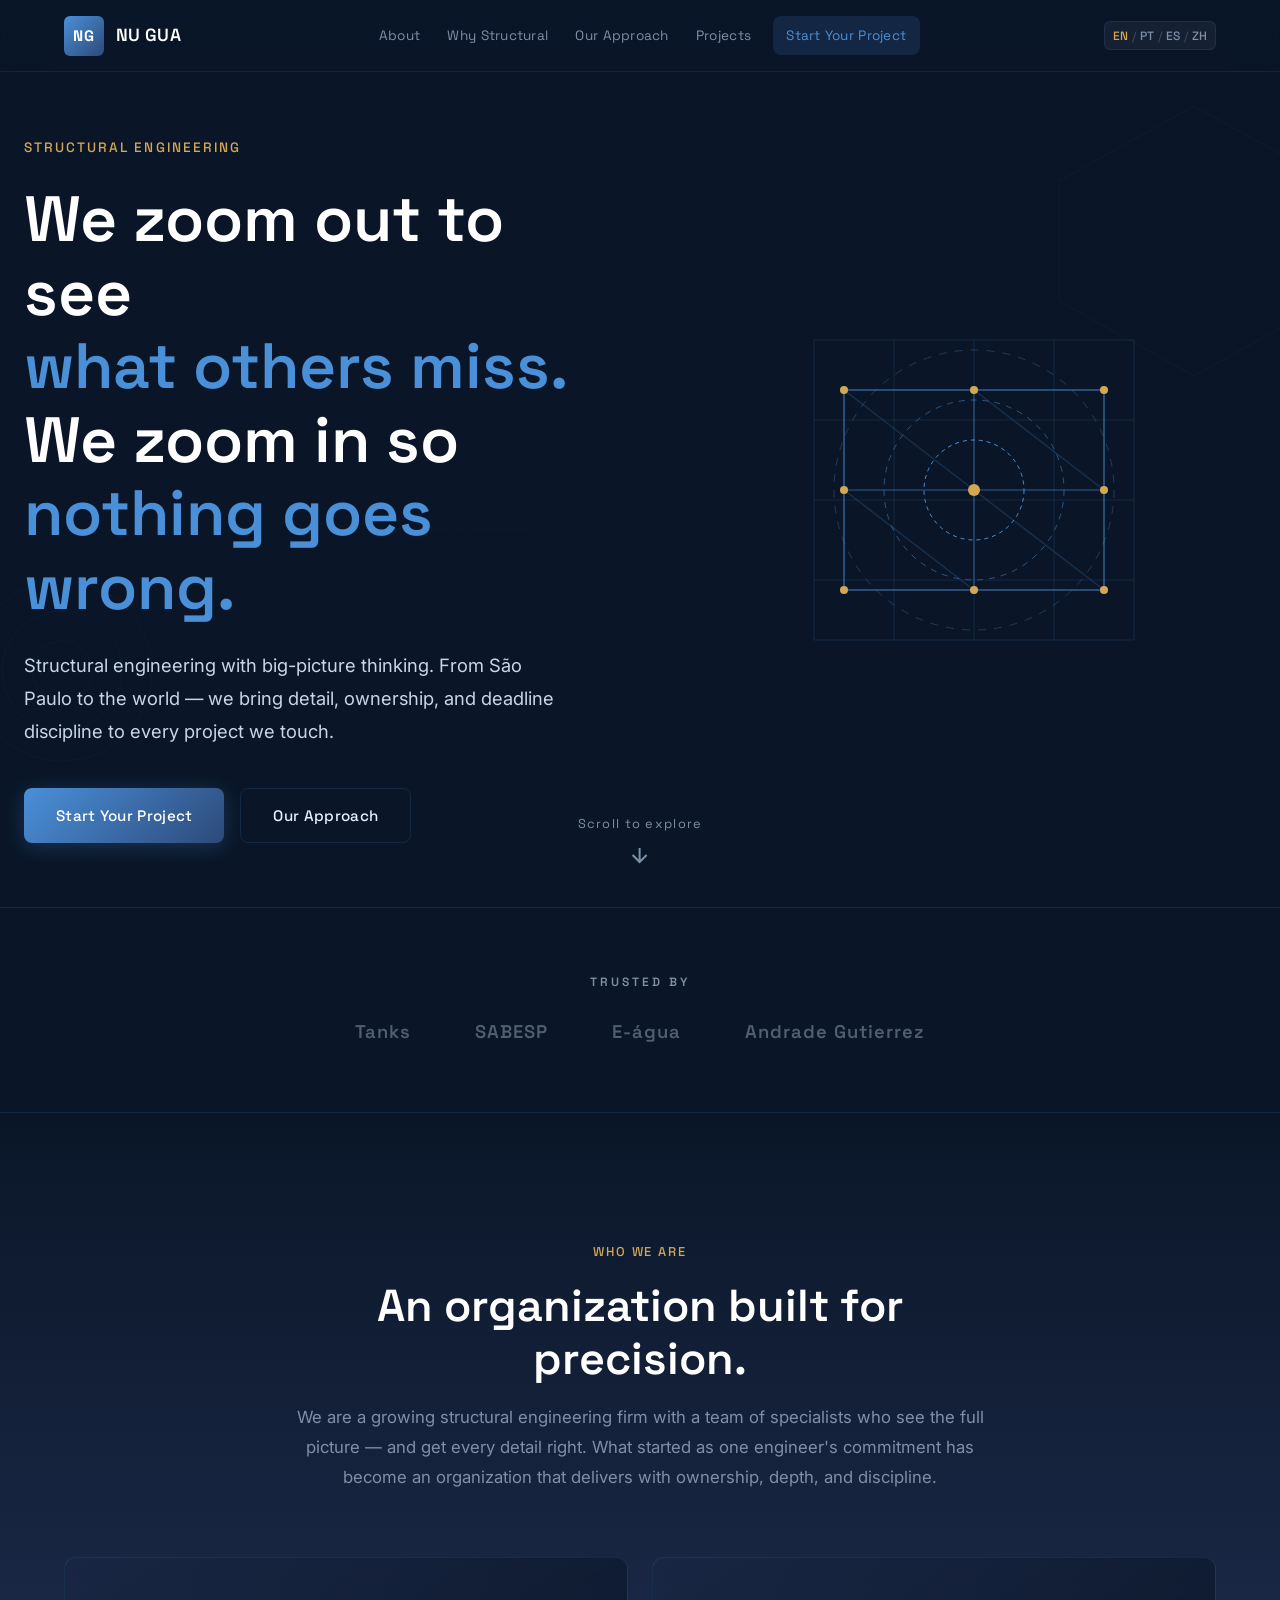
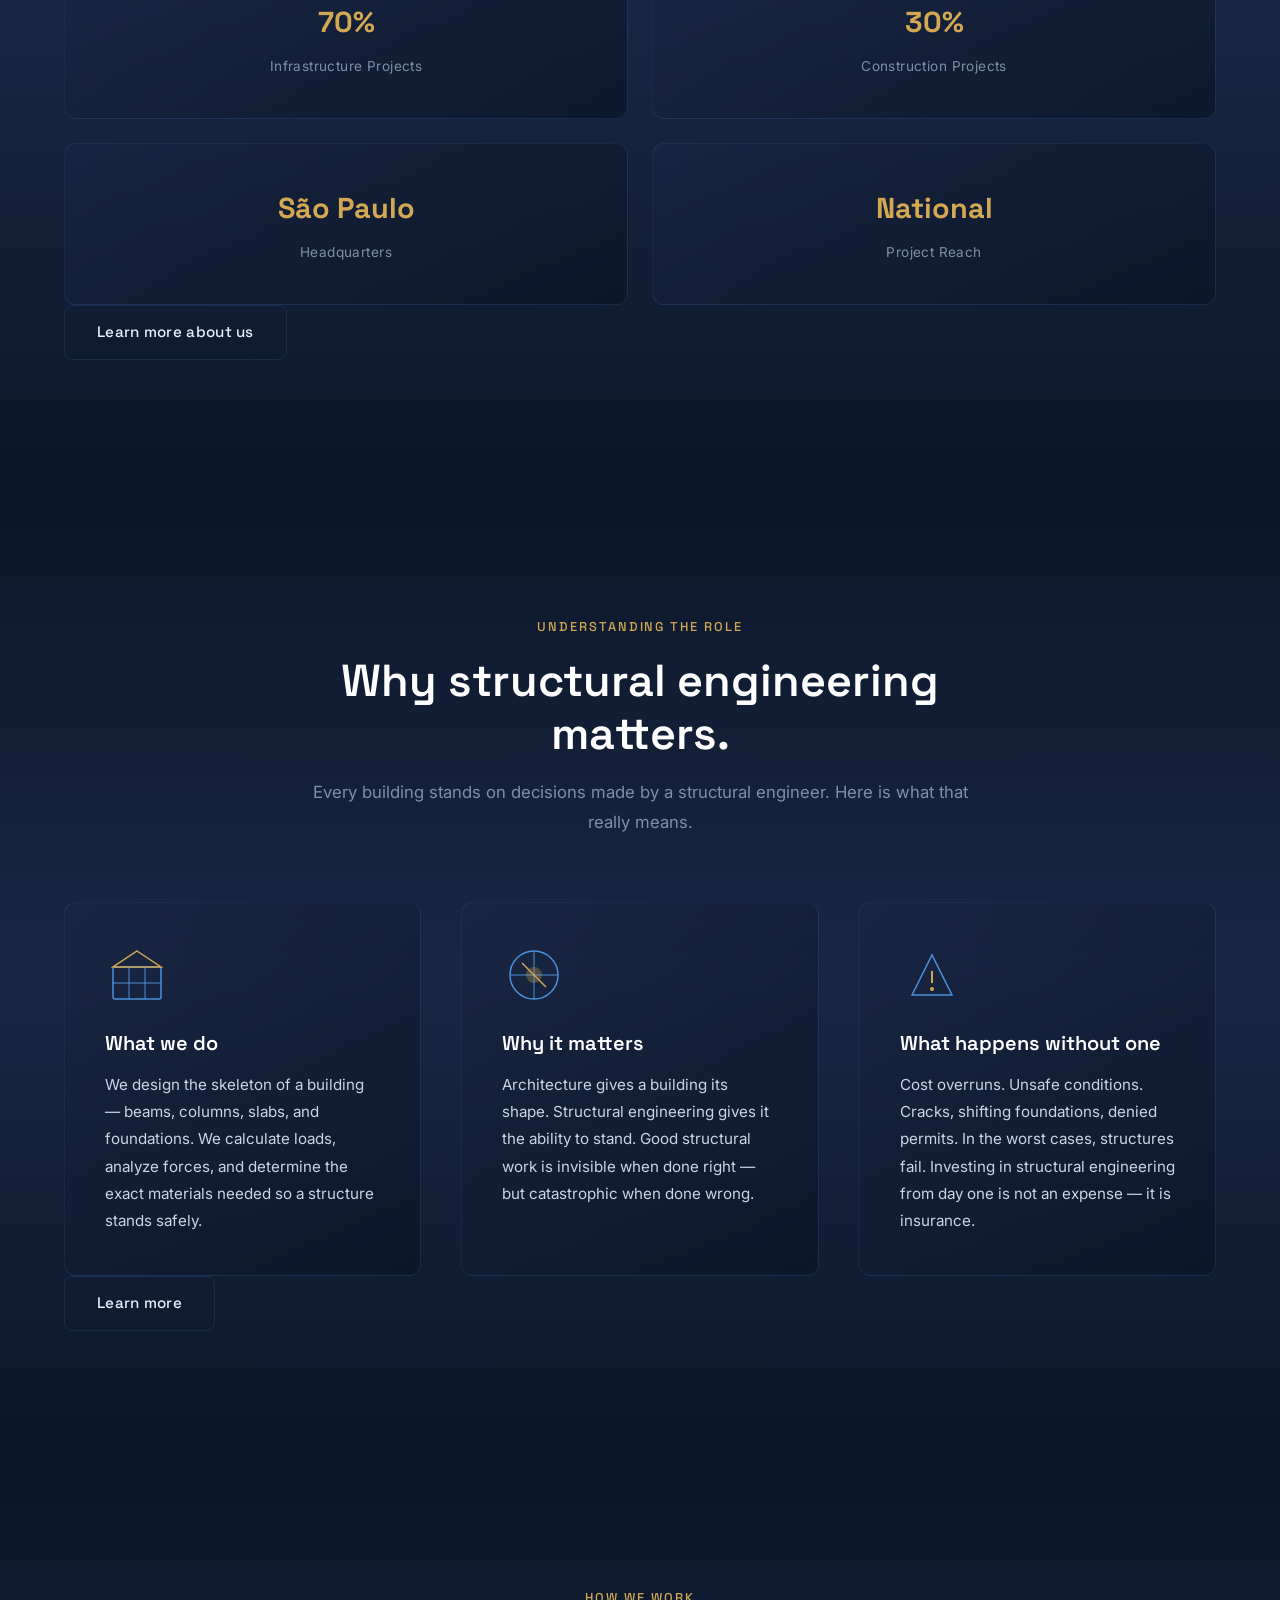
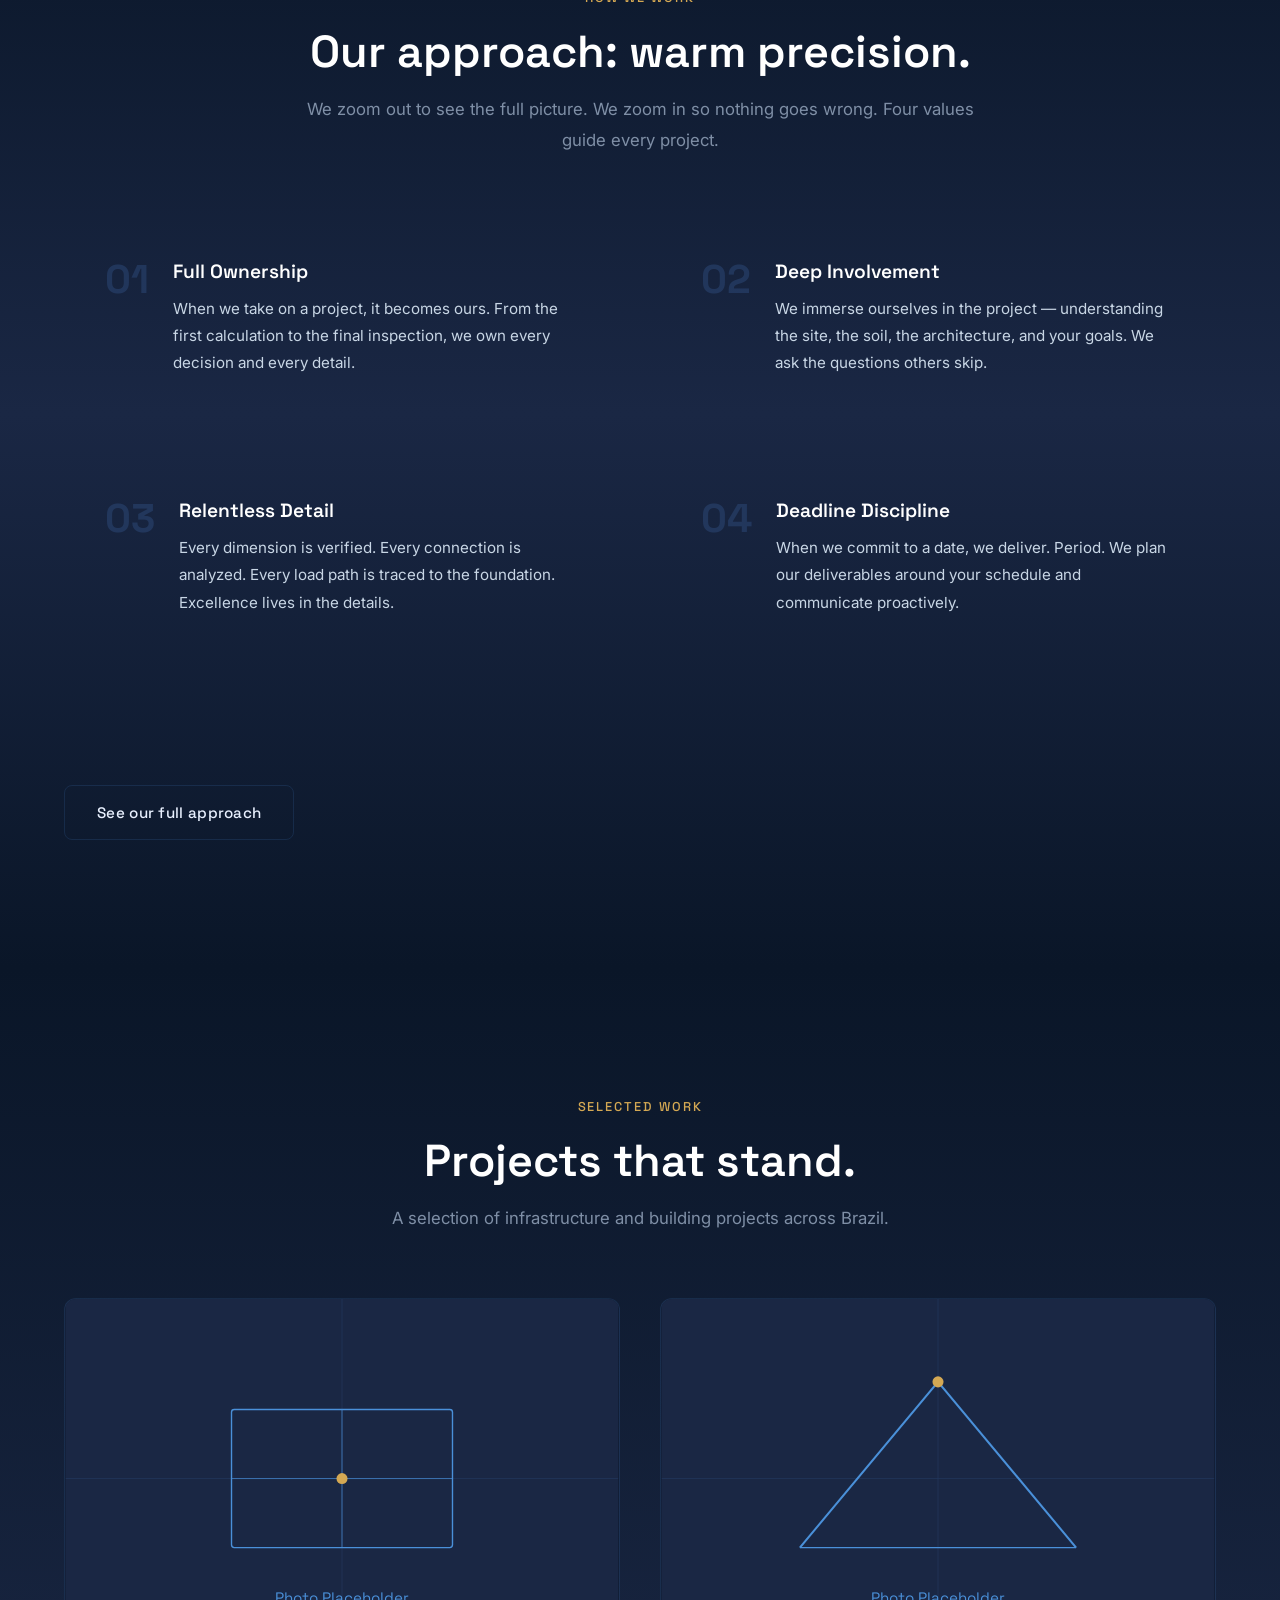
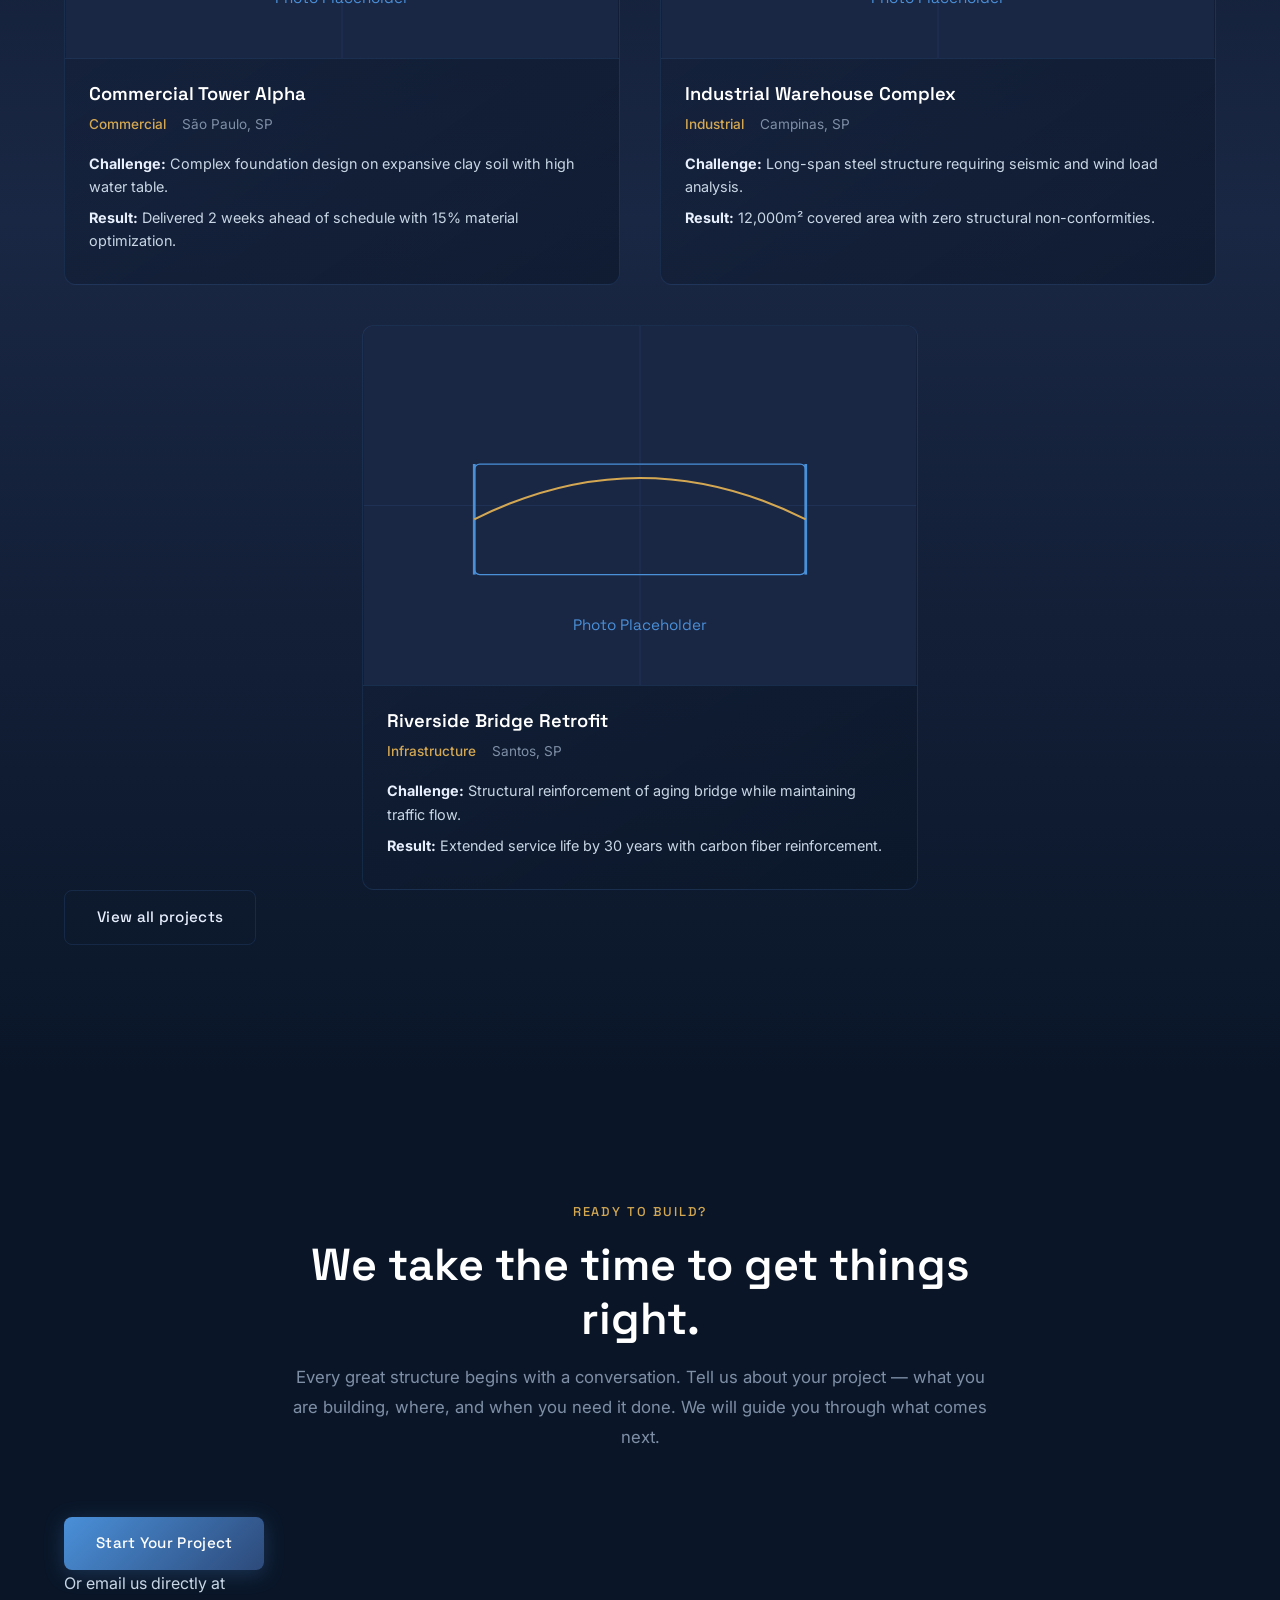
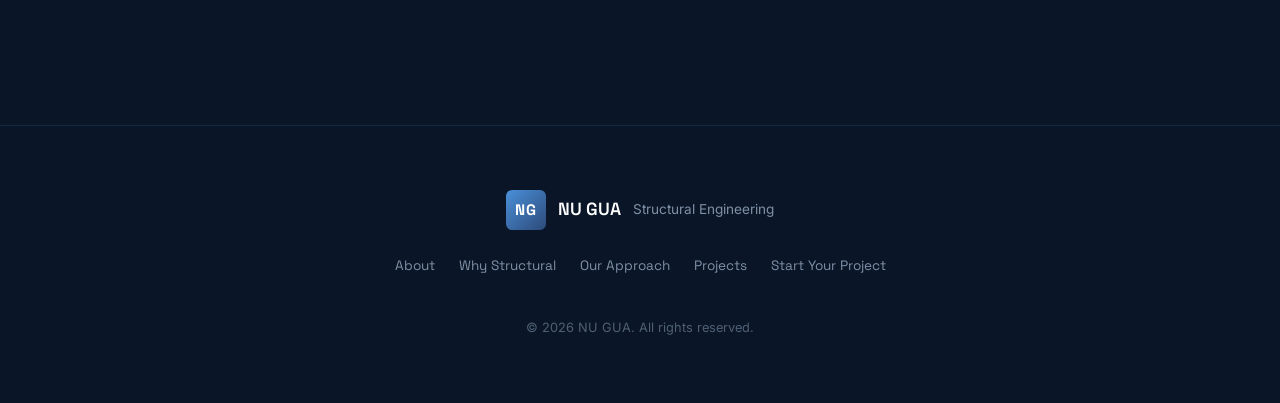
==== commit 5ede056c: "Post-meeting update: 4-language support, new content, checklist redesign - Expand language system fr" ====
--- a/index.html
+++ b/index.html
@@ -24,17 +24,21 @@
             </button>
             <div class="nav__menu" id="navMenu">
                 <ul class="nav__list">
-                    <li><a href="about.html" class="nav__link" data-en="About" data-pt="Sobre">About</a></li>
-                    <li><a href="why-structural.html" class="nav__link" data-en="Why Structural" data-pt="Por Que Estrutural">Why Structural</a></li>
-                    <li><a href="approach.html" class="nav__link" data-en="Our Approach" data-pt="Nossa Abordagem">Our Approach</a></li>
-                    <li><a href="projects.html" class="nav__link" data-en="Projects" data-pt="Projetos">Projects</a></li>
-                    <li><a href="start-project.html" class="nav__link nav__link--cta" data-en="Start Your Project" data-pt="Inicie Seu Projeto">Start Your Project</a></li>
+                    <li><a href="about.html" class="nav__link" data-en="About" data-pt="Sobre" data-es="Acerca" data-zh="关于">About</a></li>
+                    <li><a href="why-structural.html" class="nav__link" data-en="Why Structural" data-pt="Por Que Estrutural" data-es="Por Qué Estructural" data-zh="为何结构">Why Structural</a></li>
+                    <li><a href="approach.html" class="nav__link" data-en="Our Approach" data-pt="Nossa Abordagem" data-es="Nuestro Enfoque" data-zh="我们的方法">Our Approach</a></li>
+                    <li><a href="projects.html" class="nav__link" data-en="Projects" data-pt="Projetos" data-es="Proyectos" data-zh="项目">Projects</a></li>
+                    <li><a href="start-project.html" class="nav__link nav__link--cta" data-en="Start Your Project" data-pt="Inicie Seu Projeto" data-es="Inicie Su Proyecto" data-zh="开始您的项目">Start Your Project</a></li>
                 </ul>
             </div>
             <button class="nav__lang" id="langToggle" aria-label="Toggle language">
                 <span class="nav__lang-option nav__lang-option--active" data-value="en">EN</span>
                 <span class="nav__lang-divider">/</span>
                 <span class="nav__lang-option" data-value="pt">PT</span>
+                <span class="nav__lang-divider">/</span>
+                <span class="nav__lang-option" data-value="es">ES</span>
+                <span class="nav__lang-divider">/</span>
+                <span class="nav__lang-option" data-value="zh">ZH</span>
             </button>
         </div>
     </nav>
@@ -61,10 +65,10 @@
             <div class="hero__content fade-in">
                 <p class="hero__label" data-en="Structural Engineering" data-pt="Servi&ccedil;o Estrutural">Structural Engineering</p>
                 <h1 class="hero__title">
-                    <span data-en="We zoom out to see" data-pt="Ampliamos a vis&atilde;o para ver">We zoom out to see</span><br>
-                    <span class="hero__title--accent" data-en="what others miss." data-pt="o que outros n&atilde;o veem.">what others miss.</span><br>
-                    <span data-en="We zoom in so" data-pt="Aproximamos o olhar para que">We zoom in so</span><br>
-                    <span class="hero__title--accent" data-en="nothing goes wrong." data-pt="nada d&ecirc; errado.">nothing goes wrong.</span>
+                    <span data-en="We zoom out to see" data-pt="Ampliamos a vis&atilde;o para ver" data-es="Alejamos la mirada para ver" data-zh="放眼全局，">We zoom out to see</span><br>
+                    <span class="hero__title--accent" data-en="what others miss." data-pt="o que outros n&atilde;o veem." data-es="lo que otros no ven." data-zh="捕捉盲点。">what others miss.</span><br>
+                    <span data-en="We zoom in so" data-pt="Aproximamos o olhar para que" data-es="Nos acercamos para que" data-zh="深耕细节，">We zoom in so</span><br>
+                    <span class="hero__title--accent" data-en="nothing goes wrong." data-pt="nada d&ecirc; errado." data-es="nada salga mal." data-zh="排除风险。">nothing goes wrong.</span>
                 </h1>
                 <p class="hero__subtitle" data-en="Structural engineering with big-picture thinking. From S&atilde;o Paulo to the world &mdash; we bring detail, ownership, and deadline discipline to every project we touch." data-pt="Engenharia estrutural com vis&atilde;o ampla. De S&atilde;o Paulo para o mundo &mdash; trazemos detalhamento, responsabilidade e disciplina de prazos a cada projeto.">Structural engineering with big-picture thinking. From S&atilde;o Paulo to the world &mdash; we bring detail, ownership, and deadline discipline to every project we touch.</p>
                 <div class="hero__actions">
@@ -125,6 +129,21 @@
         </div>
     </section>
 
+    <!-- ========== TRUSTED BY ========== -->
+    <section class="section trusted">
+        <div class="container">
+            <div class="trusted__content fade-in">
+                <p class="trusted__label" data-en="Trusted By" data-pt="Confiança de" data-es="Confían en Nosotros" data-zh="信赖我们的客户">Trusted By</p>
+                <div class="trusted__grid">
+                    <a href="https://tanksbr.com.br/" target="_blank" rel="noopener" class="trusted__item">Tanks</a>
+                    <a href="https://www.sabesp.com.br/" target="_blank" rel="noopener" class="trusted__item">SABESP</a>
+                    <a href="https://e-agua.com" target="_blank" rel="noopener" class="trusted__item">E-água</a>
+                    <a href="https://www.andradegutierrez.com.br" target="_blank" rel="noopener" class="trusted__item">Andrade Gutierrez</a>
+                </div>
+            </div>
+        </div>
+    </section>
+
     <!-- ========== ABOUT SUMMARY ========== -->
     <section class="section about" id="about">
         <div class="container">
@@ -366,16 +385,16 @@
                 <div class="footer__brand">
                     <span class="nav__logo-mark">NG</span>
                     <span class="footer__name">NU GUA</span>
-                    <p class="footer__tagline" data-en="Structural Engineering" data-pt="Servi&ccedil;o Estrutural">Structural Engineering</p>
+                    <p class="footer__tagline" data-en="Structural Engineering" data-pt="Servi&ccedil;o Estrutural" data-es="Ingeniería Estructural" data-zh="结构工程">Structural Engineering</p>
                 </div>
                 <div class="footer__links">
-                    <a href="about.html" data-en="About" data-pt="Sobre">About</a>
-                    <a href="why-structural.html" data-en="Why Structural" data-pt="Por Que Estrutural">Why Structural</a>
-                    <a href="approach.html" data-en="Our Approach" data-pt="Nossa Abordagem">Our Approach</a>
-                    <a href="projects.html" data-en="Projects" data-pt="Projetos">Projects</a>
-                    <a href="start-project.html" data-en="Start Your Project" data-pt="Inicie Seu Projeto">Start Your Project</a>
-                </div>
-                <p class="footer__copy" data-en="&copy; 2026 NU GUA. All rights reserved." data-pt="&copy; 2026 NU GUA. Todos os direitos reservados.">&copy; 2026 NU GUA. All rights reserved.</p>
+                    <a href="about.html" data-en="About" data-pt="Sobre" data-es="Acerca" data-zh="关于">About</a>
+                    <a href="why-structural.html" data-en="Why Structural" data-pt="Por Que Estrutural" data-es="Por Qué Estructural" data-zh="为何结构">Why Structural</a>
+                    <a href="approach.html" data-en="Our Approach" data-pt="Nossa Abordagem" data-es="Nuestro Enfoque" data-zh="我们的方法">Our Approach</a>
+                    <a href="projects.html" data-en="Projects" data-pt="Projetos" data-es="Proyectos" data-zh="项目">Projects</a>
+                    <a href="start-project.html" data-en="Start Your Project" data-pt="Inicie Seu Projeto" data-es="Inicie Su Proyecto" data-zh="开始您的项目">Start Your Project</a>
+                </div>
+                <p class="footer__copy" data-en="&copy; 2026 NU GUA. All rights reserved." data-pt="&copy; 2026 NU GUA. Todos os direitos reservados." data-es="&copy; 2026 NU GUA. Todos los derechos reservados." data-zh="&copy; 2026 NU GUA. 版权所有。">&copy; 2026 NU GUA. All rights reserved.</p>
             </div>
         </div>
     </footer>
--- a/styles.css
+++ b/styles.css
@@ -238,22 +238,26 @@
 .nav__lang {
     display: flex;
     align-items: center;
-    gap: 0.35rem;
+    gap: 0.25rem;
     background: rgba(255, 255, 255, 0.05);
     border: 1px solid var(--color-border);
     border-radius: 6px;
-    padding: 0.35rem 0.65rem;
-    cursor: pointer;
+    padding: 0.35rem 0.5rem;
+    cursor: default;
     flex-shrink: 0;
     font-family: var(--font-heading);
 }
 
 .nav__lang-option {
-    font-size: 0.8rem;
+    font-size: 0.75rem;
     font-weight: 500;
     color: var(--color-text-muted);
     transition: color var(--transition);
     cursor: pointer;
+}
+
+.nav__lang-option:hover {
+    color: var(--color-white);
 }
 
 .nav__lang-option--active {
@@ -955,6 +959,63 @@
     color: var(--color-warm);
 }
 
+/* ---------- TRUSTED BY ---------- */
+.trusted {
+    padding: var(--space-xl) 0;
+    border-top: 1px solid var(--color-border);
+    border-bottom: 1px solid var(--color-border);
+}
+
+.trusted__content {
+    text-align: center;
+}
+
+.trusted__label {
+    font-family: var(--font-heading);
+    font-size: 0.75rem;
+    font-weight: 600;
+    color: var(--color-text-muted);
+    text-transform: uppercase;
+    letter-spacing: 3px;
+    margin-bottom: var(--space-md);
+}
+
+.trusted__grid {
+    display: flex;
+    justify-content: center;
+    align-items: center;
+    gap: var(--space-xl);
+    flex-wrap: wrap;
+}
+
+.trusted__item {
+    font-family: var(--font-heading);
+    font-size: 1.15rem;
+    font-weight: 600;
+    color: var(--color-text-muted);
+    letter-spacing: 1px;
+    opacity: 0.6;
+    transition: opacity var(--transition), color var(--transition);
+    text-decoration: none;
+}
+
+.trusted__item:hover {
+    opacity: 1;
+    color: var(--color-warm);
+}
+
+/* ---------- COMPANY TAGLINE ---------- */
+.company-tagline {
+    font-family: var(--font-heading);
+    font-size: 1.1rem;
+    font-weight: 400;
+    color: var(--color-warm);
+    line-height: 1.6;
+    font-style: italic;
+    max-width: 600px;
+    opacity: 0.85;
+}
+
 /* ---------- FOOTER ---------- */
 .footer {
     padding: var(--space-xl) 0;
@@ -1484,20 +1545,33 @@
 }
 
 .checklist-full {
+    display: flex;
+    flex-direction: column;
+    gap: var(--space-xl);
+    margin-bottom: var(--space-3xl);
+    max-width: 800px;
+    margin-left: auto;
+    margin-right: auto;
+}
+
+.checklist-full__item {
     display: grid;
     grid-template-columns: 1fr 1fr;
-    gap: var(--space-md);
-    margin-bottom: var(--space-3xl);
-}
-
-.checklist-full__item {
-    display: flex;
-    gap: var(--space-md);
+    gap: var(--space-lg);
     padding: var(--space-lg);
     background: linear-gradient(145deg, rgba(26, 39, 68, 0.6), rgba(10, 22, 40, 0.8));
     border: 1px solid var(--color-border);
     border-radius: 12px;
     transition: border-color var(--transition);
+    align-items: center;
+}
+
+.checklist-full__item:nth-child(even) {
+    direction: rtl;
+}
+
+.checklist-full__item:nth-child(even) > * {
+    direction: ltr;
 }
 
 .checklist-full__item:hover {
@@ -1505,22 +1579,62 @@
 }
 
 .checklist-full__icon {
-    flex-shrink: 0;
-    width: 24px;
-    height: 24px;
-    color: var(--color-warm);
-    margin-top: 4px;
+    display: none;
+}
+
+.checklist-full__image {
+    width: 100%;
+    aspect-ratio: 1 / 1;
+    background: linear-gradient(135deg, rgba(45, 74, 122, 0.4), rgba(26, 39, 68, 0.8));
+    border: 1px solid var(--color-border);
+    border-radius: 8px;
+    display: flex;
+    align-items: center;
+    justify-content: center;
+    overflow: hidden;
+}
+
+.checklist-full__image svg {
+    width: 48%;
+    height: 48%;
+    color: var(--color-warm);
+    opacity: 0.5;
+}
+
+.checklist-full__number {
+    font-family: var(--font-heading);
+    font-size: 3rem;
+    font-weight: 700;
+    color: var(--color-warm);
+    opacity: 0.3;
+    line-height: 1;
+    margin-bottom: 0.5rem;
 }
 
 .checklist-full__item h4 {
-    font-size: 1rem;
-    margin-bottom: 0.5rem;
+    font-family: var(--font-heading);
+    font-size: 1.2rem;
+    font-weight: 600;
+    color: var(--color-white);
+    margin-bottom: 0.75rem;
 }
 
 .checklist-full__item p {
-    font-size: 0.9rem;
-    color: var(--color-text);
-    line-height: 1.6;
+    font-size: 0.95rem;
+    color: var(--color-text);
+    line-height: 1.7;
+}
+
+@media (max-width: 768px) {
+    .checklist-full__item {
+        grid-template-columns: 1fr;
+    }
+    .checklist-full__item:nth-child(even) {
+        direction: ltr;
+    }
+    .checklist-full__image {
+        max-width: 280px;
+    }
 }
 
 /* ========== SECTION ALT BACKGROUND ========== */
